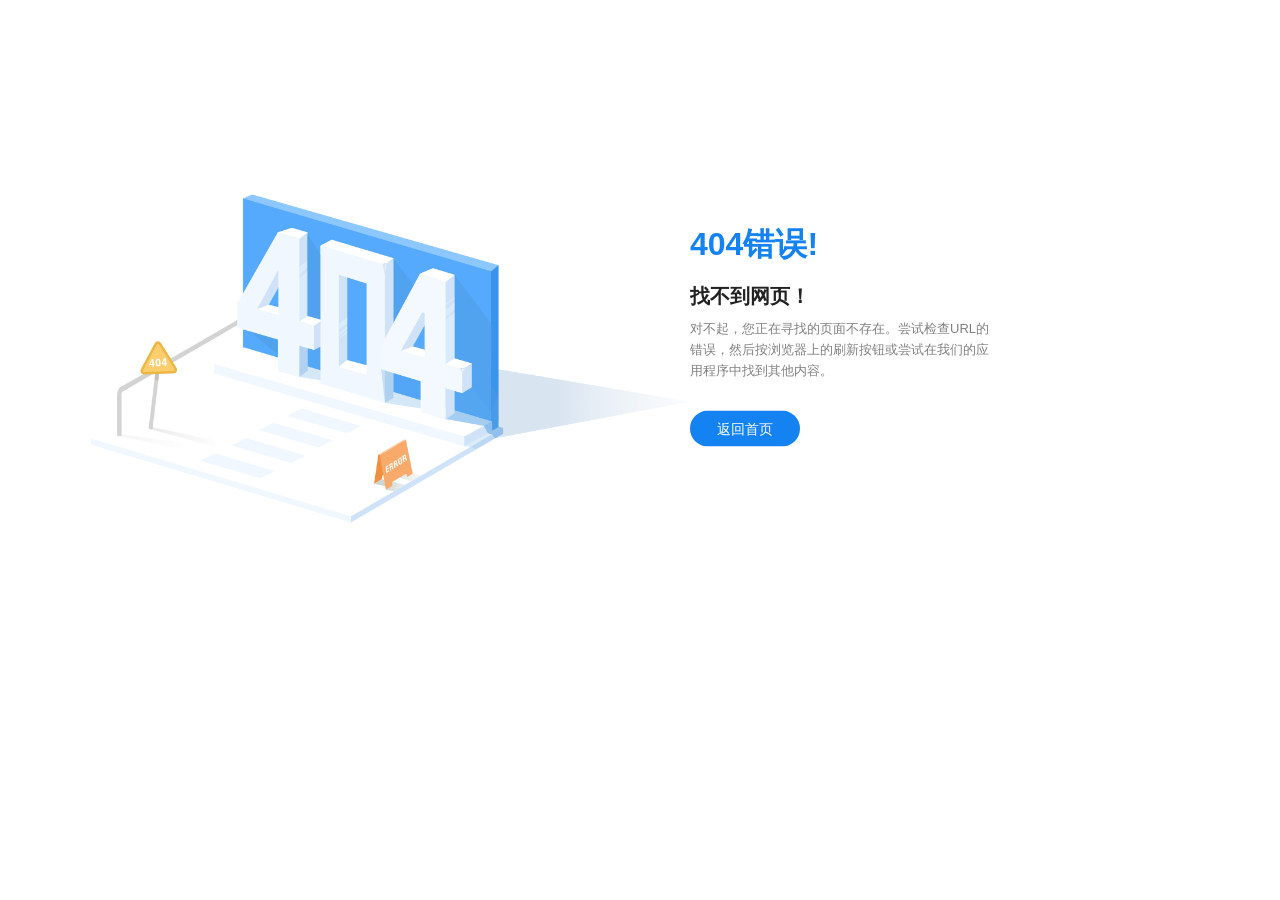
==== index.html @ b6cc5992 "初始化 - 21988838fbc1ebb24c04523e084594cf32792cc5" ====
<!DOCTYPE html>
<html>

<head>
  <meta charset="utf-8">
  <meta http-equiv="X-UA-Compatible" content="IE=edge,chrome=1">
  <meta name="renderer" content="webkit">
  <meta name="viewport" content="width=device-width, initial-scale=1, maximum-scale=1, user-scalable=no">
  <link rel="icon" href="/favicon.ico">
  <title>若依管理系统</title>
  <!--[if lt IE 11]><script>window.location.href='/html/ie.html';</script><![endif]-->
  <style>
    html,
    body,
    #app {
      height: 100%;
      margin: 0px;
      padding: 0px;
    }

    .chromeframe {
      margin: 0.2em 0;
      background: #ccc;
      color: #000;
      padding: 0.2em 0;
    }

    #loader-wrapper {
      position: fixed;
      top: 0;
      left: 0;
      width: 100%;
      height: 100%;
      z-index: 999999;
    }

    #loader {
      display: block;
      position: relative;
      left: 50%;
      top: 50%;
      width: 150px;
      height: 150px;
      margin: -75px 0 0 -75px;
      border-radius: 50%;
      border: 3px solid transparent;
      border-top-color: #FFF;
      -webkit-animation: spin 2s linear infinite;
      -ms-animation: spin 2s linear infinite;
      -moz-animation: spin 2s linear infinite;
      -o-animation: spin 2s linear infinite;
      animation: spin 2s linear infinite;
      z-index: 1001;
    }

    #loader:before {
      content: "";
      position: absolute;
      top: 5px;
      left: 5px;
      right: 5px;
      bottom: 5px;
      border-radius: 50%;
      border: 3px solid transparent;
      border-top-color: #FFF;
      -webkit-animation: spin 3s linear infinite;
      -moz-animation: spin 3s linear infinite;
      -o-animation: spin 3s linear infinite;
      -ms-animation: spin 3s linear infinite;
      animation: spin 3s linear infinite;
    }

    #loader:after {
      content: "";
      position: absolute;
      top: 15px;
      left: 15px;
      right: 15px;
      bottom: 15px;
      border-radius: 50%;
      border: 3px solid transparent;
      border-top-color: #FFF;
      -moz-animation: spin 1.5s linear infinite;
      -o-animation: spin 1.5s linear infinite;
      -ms-animation: spin 1.5s linear infinite;
      -webkit-animation: spin 1.5s linear infinite;
      animation: spin 1.5s linear infinite;
    }


    @-webkit-keyframes spin {
      0% {
        -webkit-transform: rotate(0deg);
        -ms-transform: rotate(0deg);
        transform: rotate(0deg);
      }

      100% {
        -webkit-transform: rotate(360deg);
        -ms-transform: rotate(360deg);
        transform: rotate(360deg);
      }
    }

    @keyframes spin {
      0% {
        -webkit-transform: rotate(0deg);
        -ms-transform: rotate(0deg);
        transform: rotate(0deg);
      }

      100% {
        -webkit-transform: rotate(360deg);
        -ms-transform: rotate(360deg);
        transform: rotate(360deg);
      }
    }


    #loader-wrapper .loader-section {
      position: fixed;
      top: 0;
      width: 51%;
      height: 100%;
      background: #7171C6;
      z-index: 1000;
      -webkit-transform: translateX(0);
      -ms-transform: translateX(0);
      transform: translateX(0);
    }

    #loader-wrapper .loader-section.section-left {
      left: 0;
    }

    #loader-wrapper .loader-section.section-right {
      right: 0;
    }


    .loaded #loader-wrapper .loader-section.section-left {
      -webkit-transform: translateX(-100%);
      -ms-transform: translateX(-100%);
      transform: translateX(-100%);
      -webkit-transition: all 0.7s 0.3s cubic-bezier(0.645, 0.045, 0.355, 1.000);
      transition: all 0.7s 0.3s cubic-bezier(0.645, 0.045, 0.355, 1.000);
    }

    .loaded #loader-wrapper .loader-section.section-right {
      -webkit-transform: translateX(100%);
      -ms-transform: translateX(100%);
      transform: translateX(100%);
      -webkit-transition: all 0.7s 0.3s cubic-bezier(0.645, 0.045, 0.355, 1.000);
      transition: all 0.7s 0.3s cubic-bezier(0.645, 0.045, 0.355, 1.000);
    }

    .loaded #loader {
      opacity: 0;
      -webkit-transition: all 0.3s ease-out;
      transition: all 0.3s ease-out;
    }

    .loaded #loader-wrapper {
      visibility: hidden;
      -webkit-transform: translateY(-100%);
      -ms-transform: translateY(-100%);
      transform: translateY(-100%);
      -webkit-transition: all 0.3s 1s ease-out;
      transition: all 0.3s 1s ease-out;
    }

    .no-js #loader-wrapper {
      display: none;
    }

    .no-js h1 {
      color: #222222;
    }

    #loader-wrapper .load_title {
      font-family: 'Open Sans';
      color: #FFF;
      font-size: 19px;
      width: 100%;
      text-align: center;
      z-index: 9999999999999;
      position: absolute;
      top: 60%;
      opacity: 1;
      line-height: 30px;
    }

    #loader-wrapper .load_title span {
      font-weight: normal;
      font-style: italic;
      font-size: 13px;
      color: #FFF;
      opacity: 0.5;
    }
  </style>
  <script type="module" crossorigin src="/static/js/index-CTpNu-iR.js"></script>
  <link rel="stylesheet" crossorigin href="/static/css/index-hlAqVAIG.css">
</head>

<body>
  <div id="app">
    <div id="loader-wrapper">
      <div id="loader"></div>
      <div class="loader-section section-left"></div>
      <div class="loader-section section-right"></div>
      <div class="load_title">正在加载系统资源，请耐心等待</div>
    </div>
  </div>
</body>

</html>
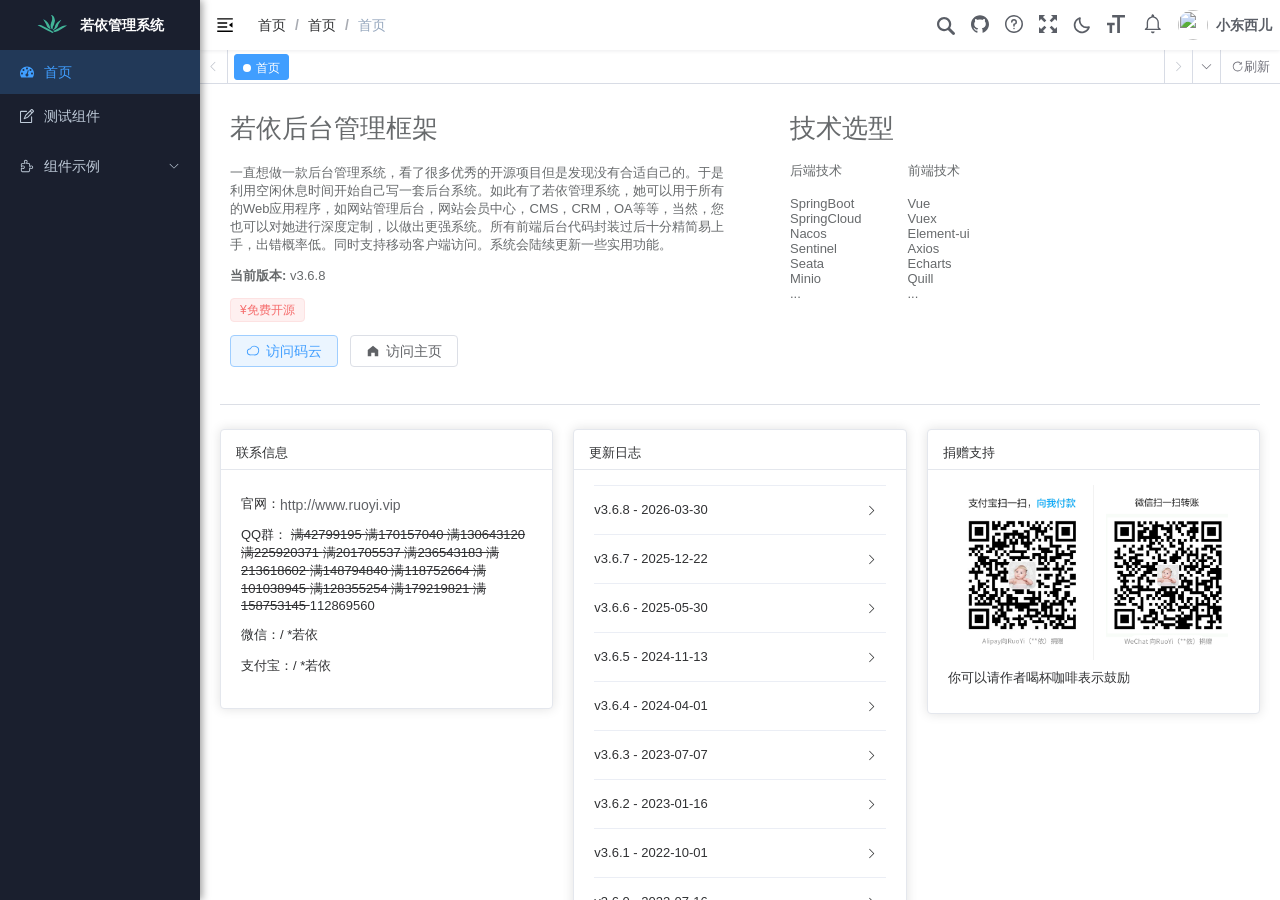
==== commit ac57cc63: "fix: 改用 hash 模式路由解决刷新 404 - fd495868844de660155b1091aa277a1d34560554" ====
--- a/index.html
+++ b/index.html
@@ -198,8 +198,8 @@
       opacity: 0.5;
     }
   </style>
-  <script type="module" crossorigin src="/static/js/index-CTpNu-iR.js"></script>
-  <link rel="stylesheet" crossorigin href="/static/css/index-hlAqVAIG.css">
+  <script type="module" crossorigin src="/static/js/index-CJZ8O2KN.js"></script>
+  <link rel="stylesheet" crossorigin href="/static/css/index-gQPSblJX.css">
 </head>
 
 <body>
--- a/static/css/index-gQPSblJX.css
+++ b/static/css/index-gQPSblJX.css
@@ -0,0 +1 @@
+:root{--el-color-white:#ffffff;--el-color-black:#000000;--el-color-primary-rgb:64,158,255;--el-color-success-rgb:103,194,58;--el-color-warning-rgb:230,162,60;--el-color-danger-rgb:245,108,108;--el-color-error-rgb:245,108,108;--el-color-info-rgb:144,147,153;--el-font-size-extra-large:20px;--el-font-size-large:18px;--el-font-size-medium:16px;--el-font-size-base:14px;--el-font-size-small:13px;--el-font-size-extra-small:12px;--el-font-family:"Helvetica Neue",Helvetica,"PingFang SC","Hiragino Sans GB","Microsoft YaHei","微软雅黑",Arial,sans-serif;--el-font-weight-primary:500;--el-font-line-height-primary:24px;--el-index-normal:1;--el-index-top:1000;--el-index-popper:2000;--el-border-radius-base:4px;--el-border-radius-small:2px;--el-border-radius-round:20px;--el-border-radius-circle:100%;--el-transition-duration:.3s;--el-transition-duration-fast:.2s;--el-transition-function-ease-in-out-bezier:cubic-bezier(.645,.045,.355,1);--el-transition-function-fast-bezier:cubic-bezier(.23,1,.32,1);--el-transition-all:all var(--el-transition-duration) var(--el-transition-function-ease-in-out-bezier);--el-transition-fade:opacity var(--el-transition-duration) var(--el-transition-function-fast-bezier);--el-transition-md-fade:transform var(--el-transition-duration) var(--el-transition-function-fast-bezier),opacity var(--el-transition-duration) var(--el-transition-function-fast-bezier);--el-transition-fade-linear:opacity var(--el-transition-duration-fast) linear;--el-transition-border:border-color var(--el-transition-duration-fast) var(--el-transition-function-ease-in-out-bezier);--el-transition-box-shadow:box-shadow var(--el-transition-duration-fast) var(--el-transition-function-ease-in-out-bezier);--el-transition-color:color var(--el-transition-duration-fast) var(--el-transition-function-ease-in-out-bezier);--el-component-size-large:40px;--el-component-size:32px;--el-component-size-small:24px;color-scheme:light;--el-color-primary:#409eff;--el-color-primary-light-3:rgb(121,187,255);--el-color-primary-light-5:rgb(160,207,255);--el-color-primary-light-7:rgb(198,226,255);--el-color-primary-light-8:rgb(217,236,255);--el-color-primary-light-9:rgb(236,245,255);--el-color-primary-dark-2:rgb(51,126,204);--el-color-success:#67c23a;--el-color-success-light-3:rgb(149,212,117);--el-color-success-light-5:rgb(179,225,157);--el-color-success-light-7:rgb(209,237,196);--el-color-success-light-8:rgb(225,243,216);--el-color-success-light-9:rgb(240,249,235);--el-color-success-dark-2:rgb(82,155,46);--el-color-warning:#e6a23c;--el-color-warning-light-3:rgb(238,190,119);--el-color-warning-light-5:rgb(243,209,158);--el-color-warning-light-7:rgb(248,227,197);--el-color-warning-light-8:rgb(250,236,216);--el-color-warning-light-9:rgb(253,246,236);--el-color-warning-dark-2:rgb(184,130,48);--el-color-danger:#f56c6c;--el-color-danger-light-3:rgb(248,152,152);--el-color-danger-light-5:rgb(250,182,182);--el-color-danger-light-7:rgb(252,211,211);--el-color-danger-light-8:rgb(253,226,226);--el-color-danger-light-9:rgb(254,240,240);--el-color-danger-dark-2:rgb(196,86,86);--el-color-error:#f56c6c;--el-color-error-light-3:rgb(248,152,152);--el-color-error-light-5:rgb(250,182,182);--el-color-error-light-7:rgb(252,211,211);--el-color-error-light-8:rgb(253,226,226);--el-color-error-light-9:rgb(254,240,240);--el-color-error-dark-2:rgb(196,86,86);--el-color-info:#909399;--el-color-info-light-3:rgb(177,179,184);--el-color-info-light-5:rgb(200,201,204);--el-color-info-light-7:rgb(222,223,224);--el-color-info-light-8:rgb(233,233,235);--el-color-info-light-9:rgb(244,244,245);--el-color-info-dark-2:rgb(115,118,122);--el-bg-color:#ffffff;--el-bg-color-page:#f2f3f5;--el-bg-color-overlay:#ffffff;--el-text-color-primary:#303133;--el-text-color-regular:#606266;--el-text-color-secondary:#909399;--el-text-color-placeholder:#a8abb2;--el-text-color-disabled:#c0c4cc;--el-border-color:#dcdfe6;--el-border-color-light:#e4e7ed;--el-border-color-lighter:#ebeef5;--el-border-color-extra-light:#f2f6fc;--el-border-color-dark:#d4d7de;--el-border-color-darker:#cdd0d6;--el-fill-color:#f0f2f5;--el-fill-color-light:#f5f7fa;--el-fill-color-lighter:#fafafa;--el-fill-color-extra-light:#fafcff;--el-fill-color-dark:#ebedf0;--el-fill-color-darker:#e6e8eb;--el-fill-color-blank:#ffffff;--el-box-shadow:0px 12px 32px 4px rgba(0,0,0,.04),0px 8px 20px rgba(0,0,0,.08);--el-box-shadow-light:0px 0px 12px rgba(0,0,0,.12);--el-box-shadow-lighter:0px 0px 6px rgba(0,0,0,.12);--el-box-shadow-dark:0px 16px 48px 16px rgba(0,0,0,.08),0px 12px 32px rgba(0,0,0,.12),0px 8px 16px -8px rgba(0,0,0,.16);--el-disabled-bg-color:var(--el-fill-color-light);--el-disabled-text-color:var(--el-text-color-placeholder);--el-disabled-border-color:var(--el-border-color-light);--el-overlay-color:rgba(0,0,0,.8);--el-overlay-color-light:rgba(0,0,0,.7);--el-overlay-color-lighter:rgba(0,0,0,.5);--el-mask-color:rgba(255,255,255,.9);--el-mask-color-extra-light:rgba(255,255,255,.3);--el-border-width:1px;--el-border-style:solid;--el-border-color-hover:var(--el-text-color-disabled);--el-border:var(--el-border-width) var(--el-border-style) var(--el-border-color);--el-svg-monochrome-grey:var(--el-border-color)}.fade-in-linear-enter-active,.fade-in-linear-leave-active{transition:var(--el-transition-fade-linear)}.fade-in-linear-enter-from,.fade-in-linear-leave-to{opacity:0}.el-fade-in-linear-enter-active,.el-fade-in-linear-leave-active{transition:var(--el-transition-fade-linear)}.el-fade-in-linear-enter-from,.el-fade-in-linear-leave-to{opacity:0}.el-fade-in-enter-active,.el-fade-in-leave-active{transition:all var(--el-transition-duration) cubic-bezier(.55,0,.1,1)}.el-fade-in-enter-from,.el-fade-in-leave-active{opacity:0}.el-zoom-in-center-enter-active,.el-zoom-in-center-leave-active{transition:all var(--el-transition-duration) cubic-bezier(.55,0,.1,1)}.el-zoom-in-center-enter-from,.el-zoom-in-center-leave-active{opacity:0;transform:scaleX(0)}.el-zoom-in-top-enter-active,.el-zoom-in-top-leave-active{opacity:1;transform:scaleY(1);transform-origin:center top;transition:var(--el-transition-md-fade)}.el-zoom-in-top-enter-active[data-popper-placement^=top],.el-zoom-in-top-leave-active[data-popper-placement^=top]{transform-origin:center bottom}.el-zoom-in-top-enter-from,.el-zoom-in-top-leave-active{opacity:0;transform:scaleY(0)}.el-zoom-in-bottom-enter-active,.el-zoom-in-bottom-leave-active{opacity:1;transform:scaleY(1);transform-origin:center bottom;transition:var(--el-transition-md-fade)}.el-zoom-in-bottom-enter-from,.el-zoom-in-bottom-leave-active{opacity:0;transform:scaleY(0)}.el-zoom-in-left-enter-active,.el-zoom-in-left-leave-active{opacity:1;transform:scale(1);transform-origin:top left;transition:var(--el-transition-md-fade)}.el-zoom-in-left-enter-from,.el-zoom-in-left-leave-active{opacity:0;transform:scale(.45)}.collapse-transition{transition:var(--el-transition-duration) height ease-in-out,var(--el-transition-duration) padding-top ease-in-out,var(--el-transition-duration) padding-bottom ease-in-out}.el-collapse-transition-enter-active,.el-collapse-transition-leave-active{transition:var(--el-transition-duration) max-height ease-in-out,var(--el-transition-duration) padding-top ease-in-out,var(--el-transition-duration) padding-bottom ease-in-out}.horizontal-collapse-transition{transition:var(--el-transition-duration) width ease-in-out,var(--el-transition-duration) padding-left ease-in-out,var(--el-transition-duration) padding-right ease-in-out}.el-list-enter-active,.el-list-leave-active{transition:all 1s}.el-list-enter-from,.el-list-leave-to{opacity:0;transform:translateY(-30px)}.el-list-leave-active{position:absolute!important}.el-opacity-transition{transition:opacity var(--el-transition-duration) cubic-bezier(.55,0,.1,1)}.el-icon--right{margin-left:5px}.el-icon--left{margin-right:5px}@keyframes rotating{0%{transform:rotate(0)}to{transform:rotate(1turn)}}.el-icon{--color:inherit;align-items:center;color:var(--color);display:inline-flex;fill:currentColor;font-size:inherit;height:1em;justify-content:center;line-height:1em;position:relative;width:1em}.el-icon.is-loading{animation:rotating 2s linear infinite}.el-icon svg{height:1em;width:1em}.el-affix--fixed{position:fixed}.el-alert{--el-alert-padding:8px 16px;--el-alert-border-radius-base:var(--el-border-radius-base);--el-alert-title-font-size:14px;--el-alert-title-with-description-font-size:16px;--el-alert-description-font-size:14px;--el-alert-close-font-size:16px;--el-alert-close-customed-font-size:14px;--el-alert-icon-size:16px;--el-alert-icon-large-size:28px;align-items:center;background-color:var(--el-color-white);border-radius:var(--el-alert-border-radius-base);box-sizing:border-box;display:flex;margin:0;opacity:1;overflow:hidden;padding:var(--el-alert-padding);position:relative;transition:opacity var(--el-transition-duration-fast);width:100%}.el-alert.is-light .el-alert__close-btn{color:var(--el-text-color-placeholder)}.el-alert.is-dark .el-alert__close-btn,.el-alert.is-dark .el-alert__description{color:var(--el-color-white)}.el-alert.is-center{justify-content:center}.el-alert--primary{--el-alert-bg-color:var(--el-color-primary-light-9)}.el-alert--primary.is-light{background-color:var(--el-alert-bg-color)}.el-alert--primary.is-light,.el-alert--primary.is-light .el-alert__description{color:var(--el-color-primary)}.el-alert--primary.is-dark{background-color:var(--el-color-primary);color:var(--el-color-white)}.el-alert--success{--el-alert-bg-color:var(--el-color-success-light-9)}.el-alert--success.is-light{background-color:var(--el-alert-bg-color)}.el-alert--success.is-light,.el-alert--success.is-light .el-alert__description{color:var(--el-color-success)}.el-alert--success.is-dark{background-color:var(--el-color-success);color:var(--el-color-white)}.el-alert--info{--el-alert-bg-color:var(--el-color-info-light-9)}.el-alert--info.is-light{background-color:var(--el-alert-bg-color)}.el-alert--info.is-light,.el-alert--info.is-light .el-alert__description{color:var(--el-color-info)}.el-alert--info.is-dark{background-color:var(--el-color-info);color:var(--el-color-white)}.el-alert--warning{--el-alert-bg-color:var(--el-color-warning-light-9)}.el-alert--warning.is-light{background-color:var(--el-alert-bg-color)}.el-alert--warning.is-light,.el-alert--warning.is-light .el-alert__description{color:var(--el-color-warning)}.el-alert--warning.is-dark{background-color:var(--el-color-warning);color:var(--el-color-white)}.el-alert--error{--el-alert-bg-color:var(--el-color-error-light-9)}.el-alert--error.is-light{background-color:var(--el-alert-bg-color)}.el-alert--error.is-light,.el-alert--error.is-light .el-alert__description{color:var(--el-color-error)}.el-alert--error.is-dark{background-color:var(--el-color-error);color:var(--el-color-white)}.el-alert__content{display:flex;flex-direction:column;gap:4px}.el-alert .el-alert__icon{font-size:var(--el-alert-icon-size);margin-right:8px;width:var(--el-alert-icon-size)}.el-alert .el-alert__icon.is-big{font-size:var(--el-alert-icon-large-size);margin-right:12px;width:var(--el-alert-icon-large-size)}.el-alert__title{font-size:var(--el-alert-title-font-size);line-height:24px}.el-alert__title.with-description{font-size:var(--el-alert-title-with-description-font-size)}.el-alert .el-alert__description{font-size:var(--el-alert-description-font-size);margin:0}.el-alert .el-alert__close-btn{cursor:pointer;font-size:var(--el-alert-close-font-size);opacity:1;position:absolute;right:16px;top:12px}.el-alert .el-alert__close-btn.is-customed{font-size:var(--el-alert-close-customed-font-size);font-style:normal;line-height:24px;top:8px}.el-alert-fade-enter-from,.el-alert-fade-leave-active{opacity:0}.el-aside{box-sizing:border-box;flex-shrink:0;overflow:auto;width:var(--el-aside-width,300px)}.el-autocomplete{--el-input-text-color:var(--el-text-color-regular);--el-input-border:var(--el-border);--el-input-hover-border:var(--el-border-color-hover);--el-input-focus-border:var(--el-color-primary);--el-input-transparent-border:0 0 0 1px transparent inset;--el-input-border-color:var(--el-border-color);--el-input-border-radius:var(--el-border-radius-base);--el-input-bg-color:var(--el-fill-color-blank);--el-input-icon-color:var(--el-text-color-placeholder);--el-input-placeholder-color:var(--el-text-color-placeholder);--el-input-hover-border-color:var(--el-border-color-hover);--el-input-clear-hover-color:var(--el-text-color-secondary);--el-input-focus-border-color:var(--el-color-primary);--el-input-width:100%;display:inline-block;position:relative;width:var(--el-input-width)}.el-autocomplete__popper.el-popper{background:var(--el-bg-color-overlay);box-shadow:var(--el-box-shadow-light)}.el-autocomplete__popper.el-popper,.el-autocomplete__popper.el-popper .el-popper__arrow:before{border:1px solid var(--el-border-color-light)}.el-autocomplete__popper.el-popper[data-popper-placement^=top] .el-popper__arrow:before{border-left-color:transparent;border-top-color:transparent}.el-autocomplete__popper.el-popper[data-popper-placement^=bottom] .el-popper__arrow:before{border-bottom-color:transparent;border-right-color:transparent}.el-autocomplete__popper.el-popper[data-popper-placement^=left] .el-popper__arrow:before{border-bottom-color:transparent;border-left-color:transparent}.el-autocomplete__popper.el-popper[data-popper-placement^=right] .el-popper__arrow:before{border-right-color:transparent;border-top-color:transparent}.el-autocomplete-suggestion{border-radius:var(--el-border-radius-base);box-sizing:border-box}.el-autocomplete-suggestion__header{border-bottom:1px solid var(--el-border-color-lighter);padding:10px}.el-autocomplete-suggestion__footer{border-top:1px solid var(--el-border-color-lighter);padding:10px}.el-autocomplete-suggestion__wrap{box-sizing:border-box;max-height:280px;padding:10px 0}.el-autocomplete-suggestion__list{margin:0;padding:0}.el-autocomplete-suggestion li{color:var(--el-text-color-regular);cursor:pointer;font-size:var(--el-font-size-base);line-height:34px;list-style:none;margin:0;overflow:hidden;padding:0 20px;text-align:left;text-overflow:ellipsis;white-space:nowrap}.el-autocomplete-suggestion li.highlighted,.el-autocomplete-suggestion li:hover{background-color:var(--el-fill-color-light)}.el-autocomplete-suggestion li.divider{border-top:1px solid var(--el-color-black);margin-top:6px}.el-autocomplete-suggestion li.divider:last-child{margin-bottom:-6px}.el-autocomplete-suggestion.is-loading li{align-items:center;color:var(--el-text-color-secondary);cursor:default;display:flex;font-size:20px;height:100px;justify-content:center}.el-autocomplete-suggestion.is-loading li:hover{background-color:var(--el-bg-color-overlay)}.el-avatar{--el-avatar-text-color:var(--el-color-white);--el-avatar-bg-color:var(--el-text-color-disabled);--el-avatar-text-size:14px;--el-avatar-icon-size:18px;--el-avatar-border-radius:var(--el-border-radius-base);--el-avatar-size-large:56px;--el-avatar-size-small:24px;--el-avatar-size:40px;align-items:center;background:var(--el-avatar-bg-color);box-sizing:border-box;color:var(--el-avatar-text-color);display:inline-flex;font-size:var(--el-avatar-text-size);height:var(--el-avatar-size);justify-content:center;outline:none;overflow:hidden;text-align:center;width:var(--el-avatar-size)}.el-avatar>img{display:block;height:100%;width:100%}.el-avatar--circle{border-radius:50%}.el-avatar--square{border-radius:var(--el-avatar-border-radius)}.el-avatar--icon{font-size:var(--el-avatar-icon-size)}.el-avatar--small{--el-avatar-size:24px}.el-avatar--large{--el-avatar-size:56px}.el-avatar-group{--el-avatar-group-item-gap:-8px;--el-avatar-group-collapse-item-gap:4px;display:inline-flex}.el-avatar-group .el-avatar{border:1px solid var(--el-border-color-extra-light)}.el-avatar-group .el-avatar:not(:first-child){margin-left:var(--el-avatar-group-item-gap)}.el-avatar-group__collapse-avatars{--el-avatar-group-item-gap:-8px;--el-avatar-group-collapse-item-gap:4px}.el-avatar-group__collapse-avatars .el-avatar:not(:first-child){margin-left:var(--el-avatar-group-collapse-item-gap)}.el-backtop{--el-backtop-bg-color:var(--el-bg-color-overlay);--el-backtop-text-color:var(--el-color-primary);--el-backtop-hover-bg-color:var(--el-border-color-extra-light);align-items:center;background-color:var(--el-backtop-bg-color);border-radius:50%;box-shadow:var(--el-box-shadow-lighter);color:var(--el-backtop-text-color);cursor:pointer;display:flex;font-size:20px;height:40px;justify-content:center;position:fixed;width:40px;z-index:5}.el-backtop:hover{background-color:var(--el-backtop-hover-bg-color)}.el-backtop__icon{font-size:20px}.el-badge{--el-badge-bg-color:var(--el-color-danger);--el-badge-radius:10px;--el-badge-font-size:12px;--el-badge-padding:6px;--el-badge-size:18px;display:inline-block;position:relative;vertical-align:middle;width:-moz-fit-content;width:fit-content}.el-badge__content{align-items:center;background-color:var(--el-badge-bg-color);border:1px solid var(--el-bg-color);border-radius:var(--el-badge-radius);color:var(--el-color-white);display:inline-flex;font-size:var(--el-badge-font-size);height:var(--el-badge-size);justify-content:center;padding:0 var(--el-badge-padding);white-space:nowrap}.el-badge__content.is-fixed{position:absolute;right:calc(1px + var(--el-badge-size)/2);top:0;transform:translateY(-50%) translate(100%);z-index:var(--el-index-normal)}.el-badge__content.is-fixed.is-dot{right:5px}.el-badge__content.is-dot{border-radius:50%;height:8px;padding:0;right:0;width:8px}.el-badge__content.is-hide-zero{display:none}.el-badge__content--primary{background-color:var(--el-color-primary)}.el-badge__content--success{background-color:var(--el-color-success)}.el-badge__content--warning{background-color:var(--el-color-warning)}.el-badge__content--info{background-color:var(--el-color-info)}.el-badge__content--danger{background-color:var(--el-color-danger)}.el-breadcrumb__separator{color:var(--el-text-color-placeholder);font-weight:700;margin:0 9px}.el-breadcrumb__separator.el-icon{font-weight:400;margin:0 6px}.el-breadcrumb__separator.el-icon svg{vertical-align:middle}.el-breadcrumb__item{align-items:center;display:inline-flex;float:left}.el-breadcrumb__inner{color:var(--el-text-color-regular)}.el-breadcrumb__inner a,.el-breadcrumb__inner.is-link{color:var(--el-text-color-primary);font-weight:700;text-decoration:none;transition:var(--el-transition-color)}.el-breadcrumb__inner a:hover,.el-breadcrumb__inner.is-link:hover{color:var(--el-color-primary);cursor:pointer}.el-breadcrumb__item:last-child .el-breadcrumb__inner,.el-breadcrumb__item:last-child .el-breadcrumb__inner a,.el-breadcrumb__item:last-child .el-breadcrumb__inner a:hover,.el-breadcrumb__item:last-child .el-breadcrumb__inner:hover{color:var(--el-text-color-regular);cursor:text;font-weight:400}.el-breadcrumb__item:last-child .el-breadcrumb__separator{display:none}.el-breadcrumb{font-size:14px;line-height:1}.el-breadcrumb:after,.el-breadcrumb:before{content:"";display:table}.el-breadcrumb:after{clear:both}.el-button-group>.el-button+.el-button{margin-left:0}.el-button-group>.el-button:first-child:last-child{border-bottom-left-radius:var(--el-border-radius-base);border-bottom-right-radius:var(--el-border-radius-base);border-top-left-radius:var(--el-border-radius-base);border-top-right-radius:var(--el-border-radius-base)}.el-button-group>.el-button:first-child:last-child.is-round{border-radius:var(--el-border-radius-round)}.el-button-group>.el-button:first-child:last-child.is-circle{border-radius:50%}.el-button-group>.el-button:not(:first-child):not(:last-child){border-radius:0}.el-button-group>.el-button.is-active,.el-button-group>.el-button:active,.el-button-group>.el-button:focus,.el-button-group>.el-button:hover{z-index:1}.el-button-group--horizontal{display:inline-block;vertical-align:middle}.el-button-group--horizontal:after,.el-button-group--horizontal:before{content:"";display:table}.el-button-group--horizontal:after{clear:both}.el-button-group--horizontal>.el-button{float:left;position:relative}.el-button-group--horizontal>.el-button:first-child{border-bottom-right-radius:0;border-top-right-radius:0}.el-button-group--horizontal>.el-button:last-child{border-bottom-left-radius:0;border-top-left-radius:0}.el-button-group--horizontal>.el-button:not(:last-child){margin-right:-1px}.el-button-group--horizontal .el-button--primary:first-child{border-right-color:var(--el-button-divide-border-color)}.el-button-group--horizontal .el-button--primary:last-child{border-left-color:var(--el-button-divide-border-color)}.el-button-group--horizontal .el-button--primary:not(:first-child):not(:last-child){border-left-color:var(--el-button-divide-border-color);border-right-color:var(--el-button-divide-border-color)}.el-button-group--horizontal .el-button--success:first-child{border-right-color:var(--el-button-divide-border-color)}.el-button-group--horizontal .el-button--success:last-child{border-left-color:var(--el-button-divide-border-color)}.el-button-group--horizontal .el-button--success:not(:first-child):not(:last-child){border-left-color:var(--el-button-divide-border-color);border-right-color:var(--el-button-divide-border-color)}.el-button-group--horizontal .el-button--warning:first-child{border-right-color:var(--el-button-divide-border-color)}.el-button-group--horizontal .el-button--warning:last-child{border-left-color:var(--el-button-divide-border-color)}.el-button-group--horizontal .el-button--warning:not(:first-child):not(:last-child){border-left-color:var(--el-button-divide-border-color);border-right-color:var(--el-button-divide-border-color)}.el-button-group--horizontal .el-button--danger:first-child{border-right-color:var(--el-button-divide-border-color)}.el-button-group--horizontal .el-button--danger:last-child{border-left-color:var(--el-button-divide-border-color)}.el-button-group--horizontal .el-button--danger:not(:first-child):not(:last-child){border-left-color:var(--el-button-divide-border-color);border-right-color:var(--el-button-divide-border-color)}.el-button-group--horizontal .el-button--info:first-child{border-right-color:var(--el-button-divide-border-color)}.el-button-group--horizontal .el-button--info:last-child{border-left-color:var(--el-button-divide-border-color)}.el-button-group--horizontal .el-button--info:not(:first-child):not(:last-child){border-left-color:var(--el-button-divide-border-color);border-right-color:var(--el-button-divide-border-color)}.el-button-group--horizontal>.el-dropdown>.el-button{border-bottom-left-radius:0;border-left-color:var(--el-button-divide-border-color);border-top-left-radius:0}.el-button-group--vertical{align-items:stretch;display:inline-flex;flex-direction:column}.el-button-group--vertical>.el-button{margin-top:-1px}.el-button-group--vertical>.el-button:first-child{border-bottom-left-radius:0;border-bottom-right-radius:0}.el-button-group--vertical>.el-button:last-child{border-top-left-radius:0;border-top-right-radius:0}.el-button-group--vertical>.el-dropdown{margin-top:-1px}.el-button-group--vertical>.el-dropdown>.el-button{border-left-color:var(--el-button-divide-border-color);border-top-left-radius:0;border-top-right-radius:0}.el-button-group--vertical .el-button--primary:first-child{border-bottom-color:var(--el-button-divide-border-color)}.el-button-group--vertical .el-button--primary:last-child{border-top-color:var(--el-button-divide-border-color)}.el-button-group--vertical .el-button--primary:not(:first-child):not(:last-child){border-bottom-color:var(--el-button-divide-border-color);border-top-color:var(--el-button-divide-border-color)}.el-button-group--vertical .el-button--success:first-child{border-bottom-color:var(--el-button-divide-border-color)}.el-button-group--vertical .el-button--success:last-child{border-top-color:var(--el-button-divide-border-color)}.el-button-group--vertical .el-button--success:not(:first-child):not(:last-child){border-bottom-color:var(--el-button-divide-border-color);border-top-color:var(--el-button-divide-border-color)}.el-button-group--vertical .el-button--warning:first-child{border-bottom-color:var(--el-button-divide-border-color)}.el-button-group--vertical .el-button--warning:last-child{border-top-color:var(--el-button-divide-border-color)}.el-button-group--vertical .el-button--warning:not(:first-child):not(:last-child){border-bottom-color:var(--el-button-divide-border-color);border-top-color:var(--el-button-divide-border-color)}.el-button-group--vertical .el-button--danger:first-child{border-bottom-color:var(--el-button-divide-border-color)}.el-button-group--vertical .el-button--danger:last-child{border-top-color:var(--el-button-divide-border-color)}.el-button-group--vertical .el-button--danger:not(:first-child):not(:last-child){border-bottom-color:var(--el-button-divide-border-color);border-top-color:var(--el-button-divide-border-color)}.el-button-group--vertical .el-button--info:first-child{border-bottom-color:var(--el-button-divide-border-color)}.el-button-group--vertical .el-button--info:last-child{border-top-color:var(--el-button-divide-border-color)}.el-button-group--vertical .el-button--info:not(:first-child):not(:last-child){border-bottom-color:var(--el-button-divide-border-color);border-top-color:var(--el-button-divide-border-color)}.el-button{--el-button-font-weight:var(--el-font-weight-primary);--el-button-border-color:var(--el-border-color);--el-button-bg-color:var(--el-fill-color-blank);--el-button-text-color:var(--el-text-color-regular);--el-button-disabled-text-color:var(--el-disabled-text-color);--el-button-disabled-bg-color:var(--el-fill-color-blank);--el-button-disabled-border-color:var(--el-border-color-light);--el-button-divide-border-color:rgba(255,255,255,.5);--el-button-hover-text-color:var(--el-color-primary);--el-button-hover-bg-color:var(--el-color-primary-light-9);--el-button-hover-border-color:var(--el-color-primary-light-7);--el-button-active-text-color:var(--el-button-hover-text-color);--el-button-active-border-color:var(--el-color-primary);--el-button-active-bg-color:var(--el-button-hover-bg-color);--el-button-outline-color:var(--el-color-primary-light-5);--el-button-hover-link-text-color:var(--el-text-color-secondary);--el-button-active-color:var(--el-text-color-primary);align-items:center;-webkit-appearance:none;background-color:var(--el-button-bg-color);border:var(--el-border);border-color:var(--el-button-border-color);box-sizing:border-box;color:var(--el-button-text-color);cursor:pointer;display:inline-flex;font-weight:var(--el-button-font-weight);height:32px;justify-content:center;line-height:1;outline:none;text-align:center;transition:.1s;-webkit-user-select:none;-moz-user-select:none;user-select:none;vertical-align:middle;white-space:nowrap}.el-button:hover{background-color:var(--el-button-hover-bg-color);border-color:var(--el-button-hover-border-color);color:var(--el-button-hover-text-color);outline:none}.el-button:active{background-color:var(--el-button-active-bg-color);border-color:var(--el-button-active-border-color);color:var(--el-button-active-text-color);outline:none}.el-button:focus-visible{outline:2px solid var(--el-button-outline-color);outline-offset:1px;transition:outline-offset 0s,outline 0s}.el-button>span{align-items:center;display:inline-flex}.el-button+.el-button{margin-left:12px}.el-button{border-radius:var(--el-border-radius-base);font-size:var(--el-font-size-base)}.el-button,.el-button.is-round{padding:8px 15px}.el-button::-moz-focus-inner{border:0}.el-button [class*=el-icon]+span{margin-left:6px}.el-button [class*=el-icon] svg{vertical-align:bottom}.el-button.is-plain{--el-button-hover-text-color:var(--el-color-primary);--el-button-hover-bg-color:var(--el-fill-color-blank);--el-button-hover-border-color:var(--el-color-primary)}.el-button.is-active{background-color:var(--el-button-active-bg-color);border-color:var(--el-button-active-border-color);color:var(--el-button-active-text-color);outline:none}.el-button.is-disabled,.el-button.is-disabled:hover{background-color:var(--el-button-disabled-bg-color);background-image:none;border-color:var(--el-button-disabled-border-color);color:var(--el-button-disabled-text-color);cursor:not-allowed}.el-button.is-loading{pointer-events:none;position:relative}.el-button.is-loading:before{background-color:var(--el-mask-color-extra-light);border-radius:inherit;bottom:-1px;content:"";left:-1px;pointer-events:none;position:absolute;right:-1px;top:-1px;z-index:1}.el-button.is-round{border-radius:var(--el-border-radius-round)}.el-button.is-circle{border-radius:50%;padding:8px;width:32px}.el-button.is-text{background-color:transparent;border:0 solid transparent;color:var(--el-button-text-color)}.el-button.is-text.is-disabled{background-color:transparent!important;color:var(--el-button-disabled-text-color)}.el-button.is-text:not(.is-disabled):hover{background-color:var(--el-fill-color-light)}.el-button.is-text:not(.is-disabled):focus-visible{outline:2px solid var(--el-button-outline-color);outline-offset:1px;transition:outline-offset 0s,outline 0s}.el-button.is-text:not(.is-disabled):active{background-color:var(--el-fill-color)}.el-button.is-text:not(.is-disabled).is-has-bg{background-color:var(--el-fill-color-light)}.el-button.is-text:not(.is-disabled).is-has-bg:hover{background-color:var(--el-fill-color)}.el-button.is-text:not(.is-disabled).is-has-bg:active{background-color:var(--el-fill-color-dark)}.el-button__text--expand{letter-spacing:.3em;margin-right:-.3em}.el-button.is-link{background:transparent;border-color:transparent;color:var(--el-button-text-color);height:auto;padding:2px}.el-button.is-link:hover{color:var(--el-button-hover-link-text-color)}.el-button.is-link.is-disabled{background-color:transparent!important;border-color:transparent!important;color:var(--el-button-disabled-text-color)}.el-button.is-link:not(.is-disabled):active,.el-button.is-link:not(.is-disabled):hover{background-color:transparent;border-color:transparent}.el-button.is-link:not(.is-disabled):active{color:var(--el-button-active-color)}.el-button--text{background:transparent;border-color:transparent;color:var(--el-color-primary);padding-left:0;padding-right:0}.el-button--text.is-disabled{background-color:transparent!important;border-color:transparent!important;color:var(--el-button-disabled-text-color)}.el-button--text:not(.is-disabled):hover{background-color:transparent;border-color:transparent;color:var(--el-color-primary-light-3)}.el-button--text:not(.is-disabled):active{background-color:transparent;border-color:transparent;color:var(--el-color-primary-dark-2)}.el-button__link--expand{letter-spacing:.3em;margin-right:-.3em}.el-button--primary{--el-button-text-color:var(--el-color-white);--el-button-bg-color:var(--el-color-primary);--el-button-border-color:var(--el-color-primary);--el-button-outline-color:var(--el-color-primary-light-5);--el-button-active-color:var(--el-color-primary-dark-2);--el-button-hover-text-color:var(--el-color-white);--el-button-hover-link-text-color:var(--el-color-primary-light-5);--el-button-hover-bg-color:var(--el-color-primary-light-3);--el-button-hover-border-color:var(--el-color-primary-light-3);--el-button-active-bg-color:var(--el-color-primary-dark-2);--el-button-active-border-color:var(--el-color-primary-dark-2);--el-button-disabled-text-color:var(--el-color-white);--el-button-disabled-bg-color:var(--el-color-primary-light-5);--el-button-disabled-border-color:var(--el-color-primary-light-5)}.el-button--primary.is-link,.el-button--primary.is-plain,.el-button--primary.is-text{--el-button-text-color:var(--el-color-primary);--el-button-bg-color:var(--el-color-primary-light-9);--el-button-border-color:var(--el-color-primary-light-5);--el-button-hover-text-color:var(--el-color-white);--el-button-hover-bg-color:var(--el-color-primary);--el-button-hover-border-color:var(--el-color-primary);--el-button-active-text-color:var(--el-color-white)}.el-button--primary.is-link.is-disabled,.el-button--primary.is-link.is-disabled:active,.el-button--primary.is-link.is-disabled:focus,.el-button--primary.is-link.is-disabled:hover,.el-button--primary.is-plain.is-disabled,.el-button--primary.is-plain.is-disabled:active,.el-button--primary.is-plain.is-disabled:focus,.el-button--primary.is-plain.is-disabled:hover,.el-button--primary.is-text.is-disabled,.el-button--primary.is-text.is-disabled:active,.el-button--primary.is-text.is-disabled:focus,.el-button--primary.is-text.is-disabled:hover{background-color:var(--el-color-primary-light-9);border-color:var(--el-color-primary-light-8);color:var(--el-color-primary-light-5)}.el-button--success{--el-button-text-color:var(--el-color-white);--el-button-bg-color:var(--el-color-success);--el-button-border-color:var(--el-color-success);--el-button-outline-color:var(--el-color-success-light-5);--el-button-active-color:var(--el-color-success-dark-2);--el-button-hover-text-color:var(--el-color-white);--el-button-hover-link-text-color:var(--el-color-success-light-5);--el-button-hover-bg-color:var(--el-color-success-light-3);--el-button-hover-border-color:var(--el-color-success-light-3);--el-button-active-bg-color:var(--el-color-success-dark-2);--el-button-active-border-color:var(--el-color-success-dark-2);--el-button-disabled-text-color:var(--el-color-white);--el-button-disabled-bg-color:var(--el-color-success-light-5);--el-button-disabled-border-color:var(--el-color-success-light-5)}.el-button--success.is-link,.el-button--success.is-plain,.el-button--success.is-text{--el-button-text-color:var(--el-color-success);--el-button-bg-color:var(--el-color-success-light-9);--el-button-border-color:var(--el-color-success-light-5);--el-button-hover-text-color:var(--el-color-white);--el-button-hover-bg-color:var(--el-color-success);--el-button-hover-border-color:var(--el-color-success);--el-button-active-text-color:var(--el-color-white)}.el-button--success.is-link.is-disabled,.el-button--success.is-link.is-disabled:active,.el-button--success.is-link.is-disabled:focus,.el-button--success.is-link.is-disabled:hover,.el-button--success.is-plain.is-disabled,.el-button--success.is-plain.is-disabled:active,.el-button--success.is-plain.is-disabled:focus,.el-button--success.is-plain.is-disabled:hover,.el-button--success.is-text.is-disabled,.el-button--success.is-text.is-disabled:active,.el-button--success.is-text.is-disabled:focus,.el-button--success.is-text.is-disabled:hover{background-color:var(--el-color-success-light-9);border-color:var(--el-color-success-light-8);color:var(--el-color-success-light-5)}.el-button--warning{--el-button-text-color:var(--el-color-white);--el-button-bg-color:var(--el-color-warning);--el-button-border-color:var(--el-color-warning);--el-button-outline-color:var(--el-color-warning-light-5);--el-button-active-color:var(--el-color-warning-dark-2);--el-button-hover-text-color:var(--el-color-white);--el-button-hover-link-text-color:var(--el-color-warning-light-5);--el-button-hover-bg-color:var(--el-color-warning-light-3);--el-button-hover-border-color:var(--el-color-warning-light-3);--el-button-active-bg-color:var(--el-color-warning-dark-2);--el-button-active-border-color:var(--el-color-warning-dark-2);--el-button-disabled-text-color:var(--el-color-white);--el-button-disabled-bg-color:var(--el-color-warning-light-5);--el-button-disabled-border-color:var(--el-color-warning-light-5)}.el-button--warning.is-link,.el-button--warning.is-plain,.el-button--warning.is-text{--el-button-text-color:var(--el-color-warning);--el-button-bg-color:var(--el-color-warning-light-9);--el-button-border-color:var(--el-color-warning-light-5);--el-button-hover-text-color:var(--el-color-white);--el-button-hover-bg-color:var(--el-color-warning);--el-button-hover-border-color:var(--el-color-warning);--el-button-active-text-color:var(--el-color-white)}.el-button--warning.is-link.is-disabled,.el-button--warning.is-link.is-disabled:active,.el-button--warning.is-link.is-disabled:focus,.el-button--warning.is-link.is-disabled:hover,.el-button--warning.is-plain.is-disabled,.el-button--warning.is-plain.is-disabled:active,.el-button--warning.is-plain.is-disabled:focus,.el-button--warning.is-plain.is-disabled:hover,.el-button--warning.is-text.is-disabled,.el-button--warning.is-text.is-disabled:active,.el-button--warning.is-text.is-disabled:focus,.el-button--warning.is-text.is-disabled:hover{background-color:var(--el-color-warning-light-9);border-color:var(--el-color-warning-light-8);color:var(--el-color-warning-light-5)}.el-button--danger{--el-button-text-color:var(--el-color-white);--el-button-bg-color:var(--el-color-danger);--el-button-border-color:var(--el-color-danger);--el-button-outline-color:var(--el-color-danger-light-5);--el-button-active-color:var(--el-color-danger-dark-2);--el-button-hover-text-color:var(--el-color-white);--el-button-hover-link-text-color:var(--el-color-danger-light-5);--el-button-hover-bg-color:var(--el-color-danger-light-3);--el-button-hover-border-color:var(--el-color-danger-light-3);--el-button-active-bg-color:var(--el-color-danger-dark-2);--el-button-active-border-color:var(--el-color-danger-dark-2);--el-button-disabled-text-color:var(--el-color-white);--el-button-disabled-bg-color:var(--el-color-danger-light-5);--el-button-disabled-border-color:var(--el-color-danger-light-5)}.el-button--danger.is-link,.el-button--danger.is-plain,.el-button--danger.is-text{--el-button-text-color:var(--el-color-danger);--el-button-bg-color:var(--el-color-danger-light-9);--el-button-border-color:var(--el-color-danger-light-5);--el-button-hover-text-color:var(--el-color-white);--el-button-hover-bg-color:var(--el-color-danger);--el-button-hover-border-color:var(--el-color-danger);--el-button-active-text-color:var(--el-color-white)}.el-button--danger.is-link.is-disabled,.el-button--danger.is-link.is-disabled:active,.el-button--danger.is-link.is-disabled:focus,.el-button--danger.is-link.is-disabled:hover,.el-button--danger.is-plain.is-disabled,.el-button--danger.is-plain.is-disabled:active,.el-button--danger.is-plain.is-disabled:focus,.el-button--danger.is-plain.is-disabled:hover,.el-button--danger.is-text.is-disabled,.el-button--danger.is-text.is-disabled:active,.el-button--danger.is-text.is-disabled:focus,.el-button--danger.is-text.is-disabled:hover{background-color:var(--el-color-danger-light-9);border-color:var(--el-color-danger-light-8);color:var(--el-color-danger-light-5)}.el-button--info{--el-button-text-color:var(--el-color-white);--el-button-bg-color:var(--el-color-info);--el-button-border-color:var(--el-color-info);--el-button-outline-color:var(--el-color-info-light-5);--el-button-active-color:var(--el-color-info-dark-2);--el-button-hover-text-color:var(--el-color-white);--el-button-hover-link-text-color:var(--el-color-info-light-5);--el-button-hover-bg-color:var(--el-color-info-light-3);--el-button-hover-border-color:var(--el-color-info-light-3);--el-button-active-bg-color:var(--el-color-info-dark-2);--el-button-active-border-color:var(--el-color-info-dark-2);--el-button-disabled-text-color:var(--el-color-white);--el-button-disabled-bg-color:var(--el-color-info-light-5);--el-button-disabled-border-color:var(--el-color-info-light-5)}.el-button--info.is-link,.el-button--info.is-plain,.el-button--info.is-text{--el-button-text-color:var(--el-color-info);--el-button-bg-color:var(--el-color-info-light-9);--el-button-border-color:var(--el-color-info-light-5);--el-button-hover-text-color:var(--el-color-white);--el-button-hover-bg-color:var(--el-color-info);--el-button-hover-border-color:var(--el-color-info);--el-button-active-text-color:var(--el-color-white)}.el-button--info.is-link.is-disabled,.el-button--info.is-link.is-disabled:active,.el-button--info.is-link.is-disabled:focus,.el-button--info.is-link.is-disabled:hover,.el-button--info.is-plain.is-disabled,.el-button--info.is-plain.is-disabled:active,.el-button--info.is-plain.is-disabled:focus,.el-button--info.is-plain.is-disabled:hover,.el-button--info.is-text.is-disabled,.el-button--info.is-text.is-disabled:active,.el-button--info.is-text.is-disabled:focus,.el-button--info.is-text.is-disabled:hover{background-color:var(--el-color-info-light-9);border-color:var(--el-color-info-light-8);color:var(--el-color-info-light-5)}.el-button--large{--el-button-size:40px;height:var(--el-button-size)}.el-button--large [class*=el-icon]+span{margin-left:8px}.el-button--large{border-radius:var(--el-border-radius-base);font-size:var(--el-font-size-base);padding:12px 19px}.el-button--large.is-round{padding:12px 19px}.el-button--large.is-circle{padding:12px;width:var(--el-button-size)}.el-button--small{--el-button-size:24px;height:var(--el-button-size)}.el-button--small [class*=el-icon]+span{margin-left:4px}.el-button--small{border-radius:calc(var(--el-border-radius-base) - 1px);font-size:12px;padding:5px 11px}.el-button--small.is-round{padding:5px 11px}.el-button--small.is-circle{padding:5px;width:var(--el-button-size)}.el-calendar{--el-calendar-border:var(--el-table-border,1px solid var(--el-border-color-lighter));--el-calendar-header-border-bottom:var(--el-calendar-border);--el-calendar-selected-bg-color:var(--el-color-primary-light-9);--el-calendar-cell-width:85px;background-color:var(--el-fill-color-blank)}.el-calendar__header{border-bottom:var(--el-calendar-header-border-bottom);display:flex;justify-content:space-between;padding:12px 20px}.el-calendar__title{align-self:center;color:var(--el-text-color)}.el-calendar__body{padding:12px 20px 35px}.el-calendar__select-controller .el-select{margin-right:8px}.el-calendar__select-controller .el-calendar-select__year{width:120px}.el-calendar__select-controller .el-calendar-select__month{width:60px}.el-calendar-table{table-layout:fixed;width:100%}.el-calendar-table thead th{color:var(--el-text-color-regular);font-weight:400;padding:12px 0}.el-calendar-table:not(.is-range) td.next,.el-calendar-table:not(.is-range) td.prev{color:var(--el-text-color-placeholder)}.el-calendar-table td{border-bottom:var(--el-calendar-border);border-right:var(--el-calendar-border);transition:background-color var(--el-transition-duration-fast) ease;vertical-align:top}.el-calendar-table td.is-selected{background-color:var(--el-calendar-selected-bg-color)}.el-calendar-table td.is-today{color:var(--el-color-primary)}.el-calendar-table tr:first-child td{border-top:var(--el-calendar-border)}.el-calendar-table tr td:first-child{border-left:var(--el-calendar-border)}.el-calendar-table tr.el-calendar-table__row--hide-border td{border-top:none}.el-calendar-table .el-calendar-day{box-sizing:border-box;height:var(--el-calendar-cell-width);padding:8px}.el-calendar-table .el-calendar-day:hover{background-color:var(--el-calendar-selected-bg-color);cursor:pointer}.el-card{--el-card-border-color:var(--el-border-color-light);--el-card-border-radius:4px;--el-card-padding:20px;--el-card-bg-color:var(--el-fill-color-blank);background-color:var(--el-card-bg-color);border:1px solid var(--el-card-border-color);border-radius:var(--el-card-border-radius);color:var(--el-text-color-primary);display:flex;flex-direction:column;overflow:hidden;transition:var(--el-transition-duration)}.el-card.is-always-shadow,.el-card.is-hover-shadow:focus,.el-card.is-hover-shadow:hover{box-shadow:var(--el-box-shadow-light)}.el-card__header{border-bottom:1px solid var(--el-card-border-color);box-sizing:border-box;padding:calc(var(--el-card-padding) - 2px) var(--el-card-padding)}.el-card__body{flex:1;overflow:auto;padding:var(--el-card-padding)}.el-card__footer{border-top:1px solid var(--el-card-border-color);box-sizing:border-box;padding:calc(var(--el-card-padding) - 2px) var(--el-card-padding)}.el-carousel__item{display:inline-block;height:100%;left:0;overflow:hidden;position:absolute;top:0;width:100%}.el-carousel__item,.el-carousel__item.is-active{z-index:calc(var(--el-index-normal) - 1)}.el-carousel__item--card,.el-carousel__item.is-animating{transition:transform .4s ease-in-out}.el-carousel__item--card{width:50%}.el-carousel__item--card.is-in-stage{cursor:pointer;z-index:var(--el-index-normal)}.el-carousel__item--card.is-in-stage.is-hover .el-carousel__mask,.el-carousel__item--card.is-in-stage:hover .el-carousel__mask{opacity:.12}.el-carousel__item--card.is-active{z-index:calc(var(--el-index-normal) + 1)}.el-carousel__item--card-vertical{height:50%;width:100%}.el-carousel__mask{background-color:var(--el-color-white);height:100%;left:0;opacity:.24;position:absolute;top:0;transition:var(--el-transition-duration-fast);width:100%}.el-carousel{--el-carousel-arrow-font-size:12px;--el-carousel-arrow-size:36px;--el-carousel-arrow-background:rgba(31,45,61,.11);--el-carousel-arrow-hover-background:rgba(31,45,61,.23);--el-carousel-indicator-width:30px;--el-carousel-indicator-height:2px;--el-carousel-indicator-padding-horizontal:4px;--el-carousel-indicator-padding-vertical:12px;--el-carousel-indicator-out-color:var(--el-border-color-hover);position:relative}.el-carousel--horizontal,.el-carousel--vertical{overflow:hidden}.el-carousel__container{height:300px;position:relative}.el-carousel__arrow{align-items:center;background-color:var(--el-carousel-arrow-background);border:none;border-radius:50%;color:#fff;cursor:pointer;display:inline-flex;font-size:var(--el-carousel-arrow-font-size);height:var(--el-carousel-arrow-size);justify-content:center;margin:0;outline:none;padding:0;position:absolute;text-align:center;top:50%;transform:translateY(-50%);transition:var(--el-transition-duration);width:var(--el-carousel-arrow-size);z-index:10}.el-carousel__arrow--left{left:16px}.el-carousel__arrow--right{right:16px}.el-carousel__arrow:hover{background-color:var(--el-carousel-arrow-hover-background)}.el-carousel__arrow i{cursor:pointer}.el-carousel__indicators{list-style:none;margin:0;padding:0;position:absolute;z-index:calc(var(--el-index-normal) + 1)}.el-carousel__indicators--horizontal{bottom:0;left:50%;transform:translate(-50%)}.el-carousel__indicators--vertical{right:0;top:50%;transform:translateY(-50%)}.el-carousel__indicators--outside{bottom:calc(var(--el-carousel-indicator-height) + var(--el-carousel-indicator-padding-vertical)*2);position:static;text-align:center;transform:none}.el-carousel__indicators--outside .el-carousel__indicator:hover button{opacity:.64}.el-carousel__indicators--outside button{background-color:var(--el-carousel-indicator-out-color);opacity:.24}.el-carousel__indicators--right{right:0}.el-carousel__indicators--labels{left:0;right:0;text-align:center;transform:none}.el-carousel__indicators--labels .el-carousel__button{color:#000;font-size:12px;height:auto;padding:2px 18px;width:auto}.el-carousel__indicators--labels .el-carousel__indicator{padding:6px 4px}.el-carousel__indicator{background-color:transparent;cursor:pointer}.el-carousel__indicator:hover button{opacity:.72}.el-carousel__indicator--horizontal{display:inline-block;padding:var(--el-carousel-indicator-padding-vertical) var(--el-carousel-indicator-padding-horizontal)}.el-carousel__indicator--vertical{padding:var(--el-carousel-indicator-padding-horizontal) var(--el-carousel-indicator-padding-vertical)}.el-carousel__indicator--vertical .el-carousel__button{height:calc(var(--el-carousel-indicator-width)/2);width:var(--el-carousel-indicator-height)}.el-carousel__indicator.is-active button{opacity:1}.el-carousel__button{background-color:#fff;border:none;cursor:pointer;display:block;height:var(--el-carousel-indicator-height);margin:0;opacity:.48;outline:none;padding:0;transition:var(--el-transition-duration);width:var(--el-carousel-indicator-width)}.carousel-arrow-left-enter-from,.carousel-arrow-left-leave-active{opacity:0;transform:translateY(-50%) translate(-10px)}.carousel-arrow-right-enter-from,.carousel-arrow-right-leave-active{opacity:0;transform:translateY(-50%) translate(10px)}.el-transitioning{filter:url(#elCarouselHorizontal)}.el-transitioning-vertical{filter:url(#elCarouselVertical)}.el-cascader-panel{--el-cascader-menu-text-color:var(--el-text-color-regular);--el-cascader-menu-selected-text-color:var(--el-color-primary);--el-cascader-menu-fill:var(--el-bg-color-overlay);--el-cascader-menu-font-size:var(--el-font-size-base);--el-cascader-menu-radius:var(--el-border-radius-base);--el-cascader-menu-border:solid 1px var(--el-border-color-light);--el-cascader-menu-shadow:var(--el-box-shadow-light);--el-cascader-node-background-hover:var(--el-fill-color-light);--el-cascader-node-color-disabled:var(--el-text-color-placeholder);--el-cascader-color-empty:var(--el-text-color-placeholder);--el-cascader-tag-background:var(--el-fill-color);border-radius:var(--el-cascader-menu-radius);display:flex;font-size:var(--el-cascader-menu-font-size);width:-moz-fit-content;width:fit-content}.el-cascader-panel.is-bordered{border:var(--el-cascader-menu-border);border-radius:var(--el-cascader-menu-radius)}.el-cascader-menu{border-right:var(--el-cascader-menu-border);box-sizing:border-box;color:var(--el-cascader-menu-text-color);min-width:180px}.el-cascader-menu:last-child{border-right:none}.el-cascader-menu:last-child .el-cascader-node{padding-right:20px}.el-cascader-menu__wrap.el-scrollbar__wrap{height:204px}.el-cascader-menu__list{box-sizing:border-box;list-style:none;margin:0;min-height:100%;padding:6px 0;position:relative}.el-cascader-menu__hover-zone{height:100%;left:0;pointer-events:none;position:absolute;top:0;width:100%}.el-cascader-menu__empty-text{align-items:center;color:var(--el-cascader-color-empty);display:flex;left:50%;position:absolute;top:50%;transform:translate(-50%,-50%)}.el-cascader-menu__empty-text .is-loading{margin-right:2px}.el-cascader-node{align-items:center;display:flex;height:34px;line-height:34px;outline:none;padding:0 30px 0 20px;position:relative}.el-cascader-node.is-selectable.in-active-path{color:var(--el-cascader-menu-text-color)}.el-cascader-node.in-active-path,.el-cascader-node.is-active,.el-cascader-node.is-selectable.in-checked-path{color:var(--el-cascader-menu-selected-text-color);font-weight:700}.el-cascader-node:not(.is-disabled){cursor:pointer}.el-cascader-node:not(.is-disabled):focus,.el-cascader-node:not(.is-disabled):hover{background:var(--el-cascader-node-background-hover)}.el-cascader-node.is-disabled{color:var(--el-cascader-node-color-disabled);cursor:not-allowed}.el-cascader-node__prefix{left:10px;position:absolute}.el-cascader-node__postfix{position:absolute;right:10px}.el-cascader-node__label{flex:1;overflow:hidden;padding:0 8px;text-align:left;text-overflow:ellipsis;white-space:nowrap}.el-cascader-node>.el-checkbox,.el-cascader-node>.el-radio{margin-right:0}.el-cascader-node>.el-radio .el-radio__label{padding-left:0}.el-cascader{--el-cascader-menu-text-color:var(--el-text-color-regular);--el-cascader-menu-selected-text-color:var(--el-color-primary);--el-cascader-menu-fill:var(--el-bg-color-overlay);--el-cascader-menu-font-size:var(--el-font-size-base);--el-cascader-menu-radius:var(--el-border-radius-base);--el-cascader-menu-border:solid 1px var(--el-border-color-light);--el-cascader-menu-shadow:var(--el-box-shadow-light);--el-cascader-node-background-hover:var(--el-fill-color-light);--el-cascader-node-color-disabled:var(--el-text-color-placeholder);--el-cascader-color-empty:var(--el-text-color-placeholder);--el-cascader-tag-background:var(--el-fill-color);display:inline-block;font-size:var(--el-font-size-base);line-height:32px;outline:none;position:relative;vertical-align:middle}.el-cascader:not(.is-disabled):hover .el-input__wrapper{box-shadow:0 0 0 1px var(--el-input-hover-border-color) inset;cursor:pointer}.el-cascader .el-input{cursor:pointer;display:flex}.el-cascader .el-input .el-input__inner{text-overflow:ellipsis}.el-cascader .el-input .el-input__inner:-moz-read-only{cursor:pointer}.el-cascader .el-input .el-input__inner:read-only{cursor:pointer}.el-cascader .el-input .el-input__inner:disabled{cursor:not-allowed}.el-cascader .el-input .el-input__suffix-inner .el-icon svg{vertical-align:middle}.el-cascader .el-input .icon-arrow-down{font-size:14px;transition:transform var(--el-transition-duration)}.el-cascader .el-input .icon-arrow-down.is-reverse{transform:rotate(180deg)}.el-cascader .el-input .icon-circle-close:hover{color:var(--el-input-clear-hover-color,var(--el-text-color-secondary))}.el-cascader .el-input.is-focus .el-input__wrapper{box-shadow:0 0 0 1px var(--el-input-focus-border-color,var(--el-color-primary)) inset}.el-cascader--large{font-size:14px;line-height:40px}.el-cascader--large .el-cascader__tags{gap:6px;padding:8px}.el-cascader--large .el-cascader__search-input{height:24px;margin-left:7px}.el-cascader--small{font-size:12px;line-height:24px}.el-cascader--small .el-cascader__tags{gap:4px;padding:2px}.el-cascader--small .el-cascader__search-input{height:20px;margin-left:5px}.el-cascader.is-disabled .el-cascader__label{color:var(--el-disabled-text-color);z-index:calc(var(--el-index-normal) + 1)}.el-cascader__dropdown{--el-cascader-menu-text-color:var(--el-text-color-regular);--el-cascader-menu-selected-text-color:var(--el-color-primary);--el-cascader-menu-fill:var(--el-bg-color-overlay);--el-cascader-menu-font-size:var(--el-font-size-base);--el-cascader-menu-radius:var(--el-border-radius-base);--el-cascader-menu-border:solid 1px var(--el-border-color-light);--el-cascader-menu-shadow:var(--el-box-shadow-light);--el-cascader-node-background-hover:var(--el-fill-color-light);--el-cascader-node-color-disabled:var(--el-text-color-placeholder);--el-cascader-color-empty:var(--el-text-color-placeholder);--el-cascader-tag-background:var(--el-fill-color);border-radius:var(--el-cascader-menu-radius);font-size:var(--el-cascader-menu-font-size)}.el-cascader__dropdown.el-popper{background:var(--el-cascader-menu-fill)}.el-cascader__dropdown.el-popper,.el-cascader__dropdown.el-popper .el-popper__arrow:before{border:var(--el-cascader-menu-border)}.el-cascader__dropdown.el-popper[data-popper-placement^=top] .el-popper__arrow:before{border-left-color:transparent;border-top-color:transparent}.el-cascader__dropdown.el-popper[data-popper-placement^=bottom] .el-popper__arrow:before{border-bottom-color:transparent;border-right-color:transparent}.el-cascader__dropdown.el-popper[data-popper-placement^=left] .el-popper__arrow:before{border-bottom-color:transparent;border-left-color:transparent}.el-cascader__dropdown.el-popper[data-popper-placement^=right] .el-popper__arrow:before{border-right-color:transparent;border-top-color:transparent}.el-cascader__dropdown.el-popper{box-shadow:var(--el-cascader-menu-shadow)}.el-cascader__header{border-bottom:1px solid var(--el-border-color-light);padding:10px}.el-cascader__footer{border-top:1px solid var(--el-border-color-light);padding:10px}.el-cascader__tags{box-sizing:border-box;display:flex;flex-wrap:wrap;gap:6px;left:0;line-height:normal;padding:4px;position:absolute;right:30px;text-align:left;top:50%;transform:translateY(-50%)}.el-cascader__tags .el-tag{align-items:center;background:var(--el-cascader-tag-background);display:inline-flex;max-width:100%;text-overflow:ellipsis}.el-cascader__tags .el-tag.el-tag--dark,.el-cascader__tags .el-tag.el-tag--plain{background-color:var(--el-tag-bg-color)}.el-cascader__tags .el-tag:not(.is-hit){border-color:transparent}.el-cascader__tags .el-tag:not(.is-hit).el-tag--dark,.el-cascader__tags .el-tag:not(.is-hit).el-tag--plain{border-color:var(--el-tag-border-color)}.el-cascader__tags .el-tag>span{flex:1;line-height:normal;overflow:hidden;text-overflow:ellipsis}.el-cascader__tags .el-tag .el-icon-close{background-color:var(--el-text-color-placeholder);color:var(--el-color-white);flex:none}.el-cascader__tags .el-tag .el-icon-close:hover{background-color:var(--el-text-color-secondary)}.el-cascader__tags .el-tag+input{margin-left:0}.el-cascader__tags.is-validate{right:55px}.el-cascader__collapse-tags{white-space:normal;z-index:var(--el-index-normal)}.el-cascader__collapse-tags .el-tag{align-items:center;background:var(--el-fill-color);display:inline-flex;max-width:100%;text-overflow:ellipsis}.el-cascader__collapse-tags .el-tag.el-tag--dark,.el-cascader__collapse-tags .el-tag.el-tag--plain{background-color:var(--el-tag-bg-color)}.el-cascader__collapse-tags .el-tag:not(.is-hit){border-color:transparent}.el-cascader__collapse-tags .el-tag:not(.is-hit).el-tag--dark,.el-cascader__collapse-tags .el-tag:not(.is-hit).el-tag--plain{border-color:var(--el-tag-border-color)}.el-cascader__collapse-tags .el-tag>span{flex:1;line-height:normal;overflow:hidden;text-overflow:ellipsis}.el-cascader__collapse-tags .el-tag .el-icon-close{background-color:var(--el-text-color-placeholder);color:var(--el-color-white);flex:none}.el-cascader__collapse-tags .el-tag .el-icon-close:hover{background-color:var(--el-text-color-secondary)}.el-cascader__collapse-tags .el-tag+input{margin-left:0}.el-cascader__collapse-tags .el-tag{margin:2px 0}.el-cascader__suggestion-panel{border-radius:var(--el-cascader-menu-radius)}.el-cascader__suggestion-list{color:var(--el-cascader-menu-text-color);font-size:var(--el-font-size-base);margin:0;max-height:204px;padding:6px 0;text-align:center}.el-cascader__suggestion-item{align-items:center;cursor:pointer;display:flex;height:34px;justify-content:space-between;outline:none;padding:0 15px;text-align:left}.el-cascader__suggestion-item:focus,.el-cascader__suggestion-item:hover{background:var(--el-cascader-node-background-hover)}.el-cascader__suggestion-item.is-checked{color:var(--el-cascader-menu-selected-text-color);font-weight:700}.el-cascader__suggestion-item>span{margin-right:10px}.el-cascader__empty-text{color:var(--el-cascader-color-empty);margin:10px 0}.el-cascader__search-input{background:transparent;border:none;box-sizing:border-box;color:var(--el-cascader-menu-text-color);flex:1;height:24px;margin-left:7px;min-width:60px;outline:none;padding:0}.el-cascader__search-input::-moz-placeholder{color:transparent}.el-cascader__search-input::placeholder{color:transparent}.el-check-tag{background-color:var(--el-color-info-light-9);border-radius:var(--el-border-radius-base);color:var(--el-color-info);cursor:pointer;display:inline-block;font-size:var(--el-font-size-base);font-weight:700;line-height:var(--el-font-size-base);padding:7px 15px;transition:var(--el-transition-all)}.el-check-tag:hover{background-color:var(--el-color-info-light-7)}.el-check-tag.el-check-tag--primary.is-checked{background-color:var(--el-color-primary-light-8);color:var(--el-color-primary)}.el-check-tag.el-check-tag--primary.is-checked:hover{background-color:var(--el-color-primary-light-7)}.el-check-tag.el-check-tag--primary.is-checked.is-disabled{background-color:var(--el-color-primary-light-8);color:var(--el-disabled-text-color);cursor:not-allowed}.el-check-tag.el-check-tag--primary.is-checked.is-disabled:hover{background-color:var(--el-color-primary-light-8)}.el-check-tag.el-check-tag--primary.is-disabled{background-color:var(--el-color-info-light-9);color:var(--el-disabled-text-color);cursor:not-allowed}.el-check-tag.el-check-tag--primary.is-disabled:hover{background-color:var(--el-color-info-light-9)}.el-check-tag.el-check-tag--success.is-checked{background-color:var(--el-color-success-light-8);color:var(--el-color-success)}.el-check-tag.el-check-tag--success.is-checked:hover{background-color:var(--el-color-success-light-7)}.el-check-tag.el-check-tag--success.is-checked.is-disabled{background-color:var(--el-color-success-light-8);color:var(--el-disabled-text-color);cursor:not-allowed}.el-check-tag.el-check-tag--success.is-checked.is-disabled:hover{background-color:var(--el-color-success-light-8)}.el-check-tag.el-check-tag--success.is-disabled{color:var(--el-disabled-text-color);cursor:not-allowed}.el-check-tag.el-check-tag--success.is-disabled,.el-check-tag.el-check-tag--success.is-disabled:hover{background-color:var(--el-color-success-light-9)}.el-check-tag.el-check-tag--warning.is-checked{background-color:var(--el-color-warning-light-8);color:var(--el-color-warning)}.el-check-tag.el-check-tag--warning.is-checked:hover{background-color:var(--el-color-warning-light-7)}.el-check-tag.el-check-tag--warning.is-checked.is-disabled{background-color:var(--el-color-warning-light-8);color:var(--el-disabled-text-color);cursor:not-allowed}.el-check-tag.el-check-tag--warning.is-checked.is-disabled:hover{background-color:var(--el-color-warning-light-8)}.el-check-tag.el-check-tag--warning.is-disabled{color:var(--el-disabled-text-color);cursor:not-allowed}.el-check-tag.el-check-tag--warning.is-disabled,.el-check-tag.el-check-tag--warning.is-disabled:hover{background-color:var(--el-color-warning-light-9)}.el-check-tag.el-check-tag--danger.is-checked{background-color:var(--el-color-danger-light-8);color:var(--el-color-danger)}.el-check-tag.el-check-tag--danger.is-checked:hover{background-color:var(--el-color-danger-light-7)}.el-check-tag.el-check-tag--danger.is-checked.is-disabled{background-color:var(--el-color-danger-light-8);color:var(--el-disabled-text-color);cursor:not-allowed}.el-check-tag.el-check-tag--danger.is-checked.is-disabled:hover{background-color:var(--el-color-danger-light-8)}.el-check-tag.el-check-tag--danger.is-disabled{color:var(--el-disabled-text-color);cursor:not-allowed}.el-check-tag.el-check-tag--danger.is-disabled,.el-check-tag.el-check-tag--danger.is-disabled:hover{background-color:var(--el-color-danger-light-9)}.el-check-tag.el-check-tag--error.is-checked{background-color:var(--el-color-error-light-8);color:var(--el-color-error)}.el-check-tag.el-check-tag--error.is-checked:hover{background-color:var(--el-color-error-light-7)}.el-check-tag.el-check-tag--error.is-checked.is-disabled{background-color:var(--el-color-error-light-8);color:var(--el-disabled-text-color);cursor:not-allowed}.el-check-tag.el-check-tag--error.is-checked.is-disabled:hover{background-color:var(--el-color-error-light-8)}.el-check-tag.el-check-tag--error.is-disabled{color:var(--el-disabled-text-color);cursor:not-allowed}.el-check-tag.el-check-tag--error.is-disabled,.el-check-tag.el-check-tag--error.is-disabled:hover{background-color:var(--el-color-error-light-9)}.el-check-tag.el-check-tag--info.is-checked{background-color:var(--el-color-info-light-8);color:var(--el-color-info)}.el-check-tag.el-check-tag--info.is-checked:hover{background-color:var(--el-color-info-light-7)}.el-check-tag.el-check-tag--info.is-checked.is-disabled{background-color:var(--el-color-info-light-8);color:var(--el-disabled-text-color);cursor:not-allowed}.el-check-tag.el-check-tag--info.is-checked.is-disabled:hover{background-color:var(--el-color-info-light-8)}.el-check-tag.el-check-tag--info.is-disabled{color:var(--el-disabled-text-color);cursor:not-allowed}.el-check-tag.el-check-tag--info.is-disabled,.el-check-tag.el-check-tag--info.is-disabled:hover{background-color:var(--el-color-info-light-9)}.el-checkbox-button{--el-checkbox-button-checked-bg-color:var(--el-color-primary);--el-checkbox-button-checked-text-color:var(--el-color-white);--el-checkbox-button-checked-border-color:var(--el-color-primary);display:inline-block;position:relative}.el-checkbox-button__inner{-webkit-appearance:none;background:var(--el-button-bg-color,var(--el-fill-color-blank));border-radius:0;box-sizing:border-box;color:var(--el-button-text-color,var(--el-text-color-regular));cursor:pointer;display:inline-block;font-size:var(--el-font-size-base);font-weight:var(--el-checkbox-font-weight);line-height:1;margin:0;outline:var(--el-border);padding:8px 15px;position:relative;text-align:center;transition:var(--el-transition-all);-webkit-user-select:none;-moz-user-select:none;user-select:none;vertical-align:middle;white-space:nowrap}.el-checkbox-button__inner.is-round{padding:8px 15px}.el-checkbox-button__inner:hover{color:var(--el-color-primary)}.el-checkbox-button__inner [class*=el-icon-]{line-height:.9}.el-checkbox-button__inner [class*=el-icon-]+span{margin-left:5px}.el-checkbox-button__original{margin:0;opacity:0;outline:none;position:absolute;z-index:-1}.el-checkbox-button.is-checked .el-checkbox-button__inner{background-color:var(--el-checkbox-button-checked-bg-color);border-color:var(--el-checkbox-button-checked-border-color);box-shadow:-1px 0 0 0 var(--el-color-primary-light-7);color:var(--el-checkbox-button-checked-text-color)}.el-checkbox-button.is-checked:first-child .el-checkbox-button__inner{border-left-color:var(--el-checkbox-button-checked-border-color)}.el-checkbox-button.is-disabled .el-checkbox-button__inner{background-color:var(--el-button-disabled-bg-color,var(--el-fill-color-blank));background-image:none;border-color:var(--el-button-disabled-border-color,var(--el-border-color-light));box-shadow:none;color:var(--el-disabled-text-color);cursor:not-allowed}.el-checkbox-button.is-disabled:first-child .el-checkbox-button__inner{border-left-color:var(--el-button-disabled-border-color,var(--el-border-color-light))}.el-checkbox-button:first-child .el-checkbox-button__inner{border-bottom-left-radius:var(--el-border-radius-base);border-top-left-radius:var(--el-border-radius-base);box-shadow:none!important}.el-checkbox-button.is-focus .el-checkbox-button__inner{border-color:var(--el-checkbox-button-checked-border-color)}.el-checkbox-button:last-child .el-checkbox-button__inner{border-bottom-right-radius:var(--el-border-radius-base);border-top-right-radius:var(--el-border-radius-base)}.el-checkbox-button--large .el-checkbox-button__inner{border-radius:0;font-size:var(--el-font-size-base);padding:12px 19px}.el-checkbox-button--large .el-checkbox-button__inner.is-round{padding:12px 19px}.el-checkbox-button--small .el-checkbox-button__inner{border-radius:0;font-size:12px;padding:5px 11px}.el-checkbox-button--small .el-checkbox-button__inner.is-round{padding:5px 11px}.el-checkbox-group{font-size:0;line-height:0}.el-checkbox{--el-checkbox-font-size:14px;--el-checkbox-font-weight:var(--el-font-weight-primary);--el-checkbox-text-color:var(--el-text-color-regular);--el-checkbox-input-height:14px;--el-checkbox-input-width:14px;--el-checkbox-border-radius:var(--el-border-radius-small);--el-checkbox-bg-color:var(--el-fill-color-blank);--el-checkbox-input-border:var(--el-border);--el-checkbox-disabled-border-color:var(--el-border-color);--el-checkbox-disabled-input-fill:var(--el-fill-color-light);--el-checkbox-disabled-icon-color:var(--el-text-color-placeholder);--el-checkbox-disabled-checked-input-fill:var(--el-border-color-extra-light);--el-checkbox-disabled-checked-input-border-color:var(--el-border-color);--el-checkbox-disabled-checked-icon-color:var(--el-text-color-placeholder);--el-checkbox-checked-text-color:var(--el-color-primary);--el-checkbox-checked-input-border-color:var(--el-color-primary);--el-checkbox-checked-bg-color:var(--el-color-primary);--el-checkbox-checked-icon-color:var(--el-color-white);--el-checkbox-input-border-color-hover:var(--el-color-primary);align-items:center;color:var(--el-checkbox-text-color);cursor:pointer;display:inline-flex;font-size:var(--el-font-size-base);font-weight:var(--el-checkbox-font-weight);height:var(--el-checkbox-height,32px);margin-right:30px;position:relative;-webkit-user-select:none;-moz-user-select:none;user-select:none;white-space:nowrap}.el-checkbox.is-disabled{cursor:not-allowed}.el-checkbox.is-bordered{border:var(--el-border);border-radius:var(--el-border-radius-base);box-sizing:border-box;padding:0 15px 0 9px}.el-checkbox.is-bordered.is-checked{border-color:var(--el-color-primary)}.el-checkbox.is-bordered.is-disabled{border-color:var(--el-border-color-lighter)}.el-checkbox.is-bordered.el-checkbox--large{border-radius:var(--el-border-radius-base);padding:0 19px 0 11px}.el-checkbox.is-bordered.el-checkbox--large .el-checkbox__label{font-size:var(--el-font-size-base)}.el-checkbox.is-bordered.el-checkbox--large .el-checkbox__inner{height:14px;width:14px}.el-checkbox.is-bordered.el-checkbox--small{border-radius:calc(var(--el-border-radius-base) - 1px);padding:0 11px 0 7px}.el-checkbox.is-bordered.el-checkbox--small .el-checkbox__label{font-size:12px}.el-checkbox.is-bordered.el-checkbox--small .el-checkbox__inner{height:12px;width:12px}.el-checkbox.is-bordered.el-checkbox--small .el-checkbox__inner:after{height:6px;width:2px}.el-checkbox input:focus-visible+.el-checkbox__inner{border-radius:var(--el-checkbox-border-radius);outline:2px solid var(--el-checkbox-input-border-color-hover);outline-offset:1px}.el-checkbox__input{cursor:pointer;display:inline-flex;outline:none;position:relative;white-space:nowrap}.el-checkbox__input.is-disabled .el-checkbox__inner{background-color:var(--el-checkbox-disabled-input-fill);border-color:var(--el-checkbox-disabled-border-color);cursor:not-allowed}.el-checkbox__input.is-disabled .el-checkbox__inner:after{border-color:var(--el-checkbox-disabled-icon-color);cursor:not-allowed;will-change:transform}.el-checkbox__input.is-disabled.is-checked .el-checkbox__inner{background-color:var(--el-checkbox-disabled-checked-input-fill);border-color:var(--el-checkbox-disabled-checked-input-border-color)}.el-checkbox__input.is-disabled.is-checked .el-checkbox__inner:after{border-color:var(--el-checkbox-disabled-checked-icon-color)}.el-checkbox__input.is-disabled.is-indeterminate .el-checkbox__inner{background-color:var(--el-checkbox-disabled-checked-input-fill);border-color:var(--el-checkbox-disabled-checked-input-border-color)}.el-checkbox__input.is-disabled.is-indeterminate .el-checkbox__inner:before{background-color:var(--el-checkbox-disabled-checked-icon-color);border-color:var(--el-checkbox-disabled-checked-icon-color)}.el-checkbox__input.is-disabled+span.el-checkbox__label{color:var(--el-disabled-text-color);cursor:not-allowed}.el-checkbox__input.is-checked .el-checkbox__inner{background-color:var(--el-checkbox-checked-bg-color);border-color:var(--el-checkbox-checked-input-border-color)}.el-checkbox__input.is-checked .el-checkbox__inner:after{border-color:var(--el-checkbox-checked-icon-color);transform:translate(-45%,-60%) rotate(45deg) scaleY(1)}.el-checkbox__input.is-checked+.el-checkbox__label{color:var(--el-checkbox-checked-text-color)}.el-checkbox__input.is-focus:not(.is-checked) .el-checkbox__original:not(:focus-visible){border-color:var(--el-checkbox-input-border-color-hover)}.el-checkbox__input.is-indeterminate .el-checkbox__inner{background-color:var(--el-checkbox-checked-bg-color);border-color:var(--el-checkbox-checked-input-border-color)}.el-checkbox__input.is-indeterminate .el-checkbox__inner:before{background-color:var(--el-checkbox-checked-icon-color);content:"";display:block;height:2px;left:0;position:absolute;right:0;top:5px;transform:scale(.5)}.el-checkbox__input.is-indeterminate .el-checkbox__inner:after{display:none}.el-checkbox__inner{background-color:var(--el-checkbox-bg-color);border:var(--el-checkbox-input-border);border-radius:var(--el-checkbox-border-radius);box-sizing:border-box;display:inline-block;height:var(--el-checkbox-input-height);position:relative;transition:border-color .25s cubic-bezier(.71,-.46,.29,1.46),background-color .25s cubic-bezier(.71,-.46,.29,1.46),outline .25s cubic-bezier(.71,-.46,.29,1.46);width:var(--el-checkbox-input-width);z-index:var(--el-index-normal)}.el-checkbox__inner:hover{border-color:var(--el-checkbox-input-border-color-hover)}.el-checkbox__inner:after{border:1px solid transparent;border-left:0;border-top:0;box-sizing:content-box;content:"";height:7px;left:50%;position:absolute;top:50%;transform:translate(-45%,-60%) rotate(45deg) scaleY(0);transform-origin:center;transition:transform .15s ease-in .05s;width:3px}.el-checkbox__original{height:0;margin:0;opacity:0;outline:none;position:absolute;width:0;z-index:-1}.el-checkbox__label{display:inline-block;font-size:var(--el-checkbox-font-size);line-height:1;padding-left:8px}.el-checkbox.el-checkbox--large{height:40px}.el-checkbox.el-checkbox--large .el-checkbox__label{font-size:14px}.el-checkbox.el-checkbox--large .el-checkbox__inner{height:14px;width:14px}.el-checkbox.el-checkbox--small{height:24px}.el-checkbox.el-checkbox--small .el-checkbox__label{font-size:12px}.el-checkbox.el-checkbox--small .el-checkbox__inner{height:12px;width:12px}.el-checkbox.el-checkbox--small .el-checkbox__input.is-indeterminate .el-checkbox__inner:before{top:4px}.el-checkbox.el-checkbox--small .el-checkbox__inner:after{height:6px;width:2px}.el-checkbox:last-of-type{margin-right:0}[class*=el-col-]{box-sizing:border-box}[class*=el-col-].is-guttered{display:block;min-height:1px}.el-col-0{flex:0 0 0%;max-width:0}.el-col-0,.el-col-0.is-guttered{display:none}.el-col-offset-0{margin-left:0}.el-col-pull-0{position:relative;right:0}.el-col-push-0{left:0;position:relative}.el-col-1{flex:0 0 4.1666666667%;max-width:4.1666666667%}.el-col-1,.el-col-1.is-guttered{display:block}.el-col-offset-1{margin-left:4.1666666667%}.el-col-pull-1{position:relative;right:4.1666666667%}.el-col-push-1{left:4.1666666667%;position:relative}.el-col-2{flex:0 0 8.3333333333%;max-width:8.3333333333%}.el-col-2,.el-col-2.is-guttered{display:block}.el-col-offset-2{margin-left:8.3333333333%}.el-col-pull-2{position:relative;right:8.3333333333%}.el-col-push-2{left:8.3333333333%;position:relative}.el-col-3{flex:0 0 12.5%;max-width:12.5%}.el-col-3,.el-col-3.is-guttered{display:block}.el-col-offset-3{margin-left:12.5%}.el-col-pull-3{position:relative;right:12.5%}.el-col-push-3{left:12.5%;position:relative}.el-col-4{flex:0 0 16.6666666667%;max-width:16.6666666667%}.el-col-4,.el-col-4.is-guttered{display:block}.el-col-offset-4{margin-left:16.6666666667%}.el-col-pull-4{position:relative;right:16.6666666667%}.el-col-push-4{left:16.6666666667%;position:relative}.el-col-5{flex:0 0 20.8333333333%;max-width:20.8333333333%}.el-col-5,.el-col-5.is-guttered{display:block}.el-col-offset-5{margin-left:20.8333333333%}.el-col-pull-5{position:relative;right:20.8333333333%}.el-col-push-5{left:20.8333333333%;position:relative}.el-col-6{flex:0 0 25%;max-width:25%}.el-col-6,.el-col-6.is-guttered{display:block}.el-col-offset-6{margin-left:25%}.el-col-pull-6{position:relative;right:25%}.el-col-push-6{left:25%;position:relative}.el-col-7{flex:0 0 29.1666666667%;max-width:29.1666666667%}.el-col-7,.el-col-7.is-guttered{display:block}.el-col-offset-7{margin-left:29.1666666667%}.el-col-pull-7{position:relative;right:29.1666666667%}.el-col-push-7{left:29.1666666667%;position:relative}.el-col-8{flex:0 0 33.3333333333%;max-width:33.3333333333%}.el-col-8,.el-col-8.is-guttered{display:block}.el-col-offset-8{margin-left:33.3333333333%}.el-col-pull-8{position:relative;right:33.3333333333%}.el-col-push-8{left:33.3333333333%;position:relative}.el-col-9{flex:0 0 37.5%;max-width:37.5%}.el-col-9,.el-col-9.is-guttered{display:block}.el-col-offset-9{margin-left:37.5%}.el-col-pull-9{position:relative;right:37.5%}.el-col-push-9{left:37.5%;position:relative}.el-col-10{flex:0 0 41.6666666667%;max-width:41.6666666667%}.el-col-10,.el-col-10.is-guttered{display:block}.el-col-offset-10{margin-left:41.6666666667%}.el-col-pull-10{position:relative;right:41.6666666667%}.el-col-push-10{left:41.6666666667%;position:relative}.el-col-11{flex:0 0 45.8333333333%;max-width:45.8333333333%}.el-col-11,.el-col-11.is-guttered{display:block}.el-col-offset-11{margin-left:45.8333333333%}.el-col-pull-11{position:relative;right:45.8333333333%}.el-col-push-11{left:45.8333333333%;position:relative}.el-col-12{flex:0 0 50%;max-width:50%}.el-col-12,.el-col-12.is-guttered{display:block}.el-col-offset-12{margin-left:50%}.el-col-pull-12{position:relative;right:50%}.el-col-push-12{left:50%;position:relative}.el-col-13{flex:0 0 54.1666666667%;max-width:54.1666666667%}.el-col-13,.el-col-13.is-guttered{display:block}.el-col-offset-13{margin-left:54.1666666667%}.el-col-pull-13{position:relative;right:54.1666666667%}.el-col-push-13{left:54.1666666667%;position:relative}.el-col-14{flex:0 0 58.3333333333%;max-width:58.3333333333%}.el-col-14,.el-col-14.is-guttered{display:block}.el-col-offset-14{margin-left:58.3333333333%}.el-col-pull-14{position:relative;right:58.3333333333%}.el-col-push-14{left:58.3333333333%;position:relative}.el-col-15{flex:0 0 62.5%;max-width:62.5%}.el-col-15,.el-col-15.is-guttered{display:block}.el-col-offset-15{margin-left:62.5%}.el-col-pull-15{position:relative;right:62.5%}.el-col-push-15{left:62.5%;position:relative}.el-col-16{flex:0 0 66.6666666667%;max-width:66.6666666667%}.el-col-16,.el-col-16.is-guttered{display:block}.el-col-offset-16{margin-left:66.6666666667%}.el-col-pull-16{position:relative;right:66.6666666667%}.el-col-push-16{left:66.6666666667%;position:relative}.el-col-17{flex:0 0 70.8333333333%;max-width:70.8333333333%}.el-col-17,.el-col-17.is-guttered{display:block}.el-col-offset-17{margin-left:70.8333333333%}.el-col-pull-17{position:relative;right:70.8333333333%}.el-col-push-17{left:70.8333333333%;position:relative}.el-col-18{flex:0 0 75%;max-width:75%}.el-col-18,.el-col-18.is-guttered{display:block}.el-col-offset-18{margin-left:75%}.el-col-pull-18{position:relative;right:75%}.el-col-push-18{left:75%;position:relative}.el-col-19{flex:0 0 79.1666666667%;max-width:79.1666666667%}.el-col-19,.el-col-19.is-guttered{display:block}.el-col-offset-19{margin-left:79.1666666667%}.el-col-pull-19{position:relative;right:79.1666666667%}.el-col-push-19{left:79.1666666667%;position:relative}.el-col-20{flex:0 0 83.3333333333%;max-width:83.3333333333%}.el-col-20,.el-col-20.is-guttered{display:block}.el-col-offset-20{margin-left:83.3333333333%}.el-col-pull-20{position:relative;right:83.3333333333%}.el-col-push-20{left:83.3333333333%;position:relative}.el-col-21{flex:0 0 87.5%;max-width:87.5%}.el-col-21,.el-col-21.is-guttered{display:block}.el-col-offset-21{margin-left:87.5%}.el-col-pull-21{position:relative;right:87.5%}.el-col-push-21{left:87.5%;position:relative}.el-col-22{flex:0 0 91.6666666667%;max-width:91.6666666667%}.el-col-22,.el-col-22.is-guttered{display:block}.el-col-offset-22{margin-left:91.6666666667%}.el-col-pull-22{position:relative;right:91.6666666667%}.el-col-push-22{left:91.6666666667%;position:relative}.el-col-23{flex:0 0 95.8333333333%;max-width:95.8333333333%}.el-col-23,.el-col-23.is-guttered{display:block}.el-col-offset-23{margin-left:95.8333333333%}.el-col-pull-23{position:relative;right:95.8333333333%}.el-col-push-23{left:95.8333333333%;position:relative}.el-col-24{flex:0 0 100%;max-width:100%}.el-col-24,.el-col-24.is-guttered{display:block}.el-col-offset-24{margin-left:100%}.el-col-pull-24{position:relative;right:100%}.el-col-push-24{left:100%;position:relative}@media only screen and (max-width:767px){.el-col-xs-0{display:none;flex:0 0 0%;max-width:0}.el-col-xs-0.is-guttered{display:none}.el-col-xs-offset-0{margin-left:0}.el-col-xs-pull-0{position:relative;right:0}.el-col-xs-push-0{left:0;position:relative}.el-col-xs-1{flex:0 0 4.1666666667%;max-width:4.1666666667%}.el-col-xs-1,.el-col-xs-1.is-guttered{display:block}.el-col-xs-offset-1{margin-left:4.1666666667%}.el-col-xs-pull-1{position:relative;right:4.1666666667%}.el-col-xs-push-1{left:4.1666666667%;position:relative}.el-col-xs-2{flex:0 0 8.3333333333%;max-width:8.3333333333%}.el-col-xs-2,.el-col-xs-2.is-guttered{display:block}.el-col-xs-offset-2{margin-left:8.3333333333%}.el-col-xs-pull-2{position:relative;right:8.3333333333%}.el-col-xs-push-2{left:8.3333333333%;position:relative}.el-col-xs-3{flex:0 0 12.5%;max-width:12.5%}.el-col-xs-3,.el-col-xs-3.is-guttered{display:block}.el-col-xs-offset-3{margin-left:12.5%}.el-col-xs-pull-3{position:relative;right:12.5%}.el-col-xs-push-3{left:12.5%;position:relative}.el-col-xs-4{flex:0 0 16.6666666667%;max-width:16.6666666667%}.el-col-xs-4,.el-col-xs-4.is-guttered{display:block}.el-col-xs-offset-4{margin-left:16.6666666667%}.el-col-xs-pull-4{position:relative;right:16.6666666667%}.el-col-xs-push-4{left:16.6666666667%;position:relative}.el-col-xs-5{flex:0 0 20.8333333333%;max-width:20.8333333333%}.el-col-xs-5,.el-col-xs-5.is-guttered{display:block}.el-col-xs-offset-5{margin-left:20.8333333333%}.el-col-xs-pull-5{position:relative;right:20.8333333333%}.el-col-xs-push-5{left:20.8333333333%;position:relative}.el-col-xs-6{flex:0 0 25%;max-width:25%}.el-col-xs-6,.el-col-xs-6.is-guttered{display:block}.el-col-xs-offset-6{margin-left:25%}.el-col-xs-pull-6{position:relative;right:25%}.el-col-xs-push-6{left:25%;position:relative}.el-col-xs-7{flex:0 0 29.1666666667%;max-width:29.1666666667%}.el-col-xs-7,.el-col-xs-7.is-guttered{display:block}.el-col-xs-offset-7{margin-left:29.1666666667%}.el-col-xs-pull-7{position:relative;right:29.1666666667%}.el-col-xs-push-7{left:29.1666666667%;position:relative}.el-col-xs-8{flex:0 0 33.3333333333%;max-width:33.3333333333%}.el-col-xs-8,.el-col-xs-8.is-guttered{display:block}.el-col-xs-offset-8{margin-left:33.3333333333%}.el-col-xs-pull-8{position:relative;right:33.3333333333%}.el-col-xs-push-8{left:33.3333333333%;position:relative}.el-col-xs-9{flex:0 0 37.5%;max-width:37.5%}.el-col-xs-9,.el-col-xs-9.is-guttered{display:block}.el-col-xs-offset-9{margin-left:37.5%}.el-col-xs-pull-9{position:relative;right:37.5%}.el-col-xs-push-9{left:37.5%;position:relative}.el-col-xs-10{display:block;flex:0 0 41.6666666667%;max-width:41.6666666667%}.el-col-xs-10.is-guttered{display:block}.el-col-xs-offset-10{margin-left:41.6666666667%}.el-col-xs-pull-10{position:relative;right:41.6666666667%}.el-col-xs-push-10{left:41.6666666667%;position:relative}.el-col-xs-11{display:block;flex:0 0 45.8333333333%;max-width:45.8333333333%}.el-col-xs-11.is-guttered{display:block}.el-col-xs-offset-11{margin-left:45.8333333333%}.el-col-xs-pull-11{position:relative;right:45.8333333333%}.el-col-xs-push-11{left:45.8333333333%;position:relative}.el-col-xs-12{display:block;flex:0 0 50%;max-width:50%}.el-col-xs-12.is-guttered{display:block}.el-col-xs-offset-12{margin-left:50%}.el-col-xs-pull-12{position:relative;right:50%}.el-col-xs-push-12{left:50%;position:relative}.el-col-xs-13{display:block;flex:0 0 54.1666666667%;max-width:54.1666666667%}.el-col-xs-13.is-guttered{display:block}.el-col-xs-offset-13{margin-left:54.1666666667%}.el-col-xs-pull-13{position:relative;right:54.1666666667%}.el-col-xs-push-13{left:54.1666666667%;position:relative}.el-col-xs-14{display:block;flex:0 0 58.3333333333%;max-width:58.3333333333%}.el-col-xs-14.is-guttered{display:block}.el-col-xs-offset-14{margin-left:58.3333333333%}.el-col-xs-pull-14{position:relative;right:58.3333333333%}.el-col-xs-push-14{left:58.3333333333%;position:relative}.el-col-xs-15{display:block;flex:0 0 62.5%;max-width:62.5%}.el-col-xs-15.is-guttered{display:block}.el-col-xs-offset-15{margin-left:62.5%}.el-col-xs-pull-15{position:relative;right:62.5%}.el-col-xs-push-15{left:62.5%;position:relative}.el-col-xs-16{display:block;flex:0 0 66.6666666667%;max-width:66.6666666667%}.el-col-xs-16.is-guttered{display:block}.el-col-xs-offset-16{margin-left:66.6666666667%}.el-col-xs-pull-16{position:relative;right:66.6666666667%}.el-col-xs-push-16{left:66.6666666667%;position:relative}.el-col-xs-17{display:block;flex:0 0 70.8333333333%;max-width:70.8333333333%}.el-col-xs-17.is-guttered{display:block}.el-col-xs-offset-17{margin-left:70.8333333333%}.el-col-xs-pull-17{position:relative;right:70.8333333333%}.el-col-xs-push-17{left:70.8333333333%;position:relative}.el-col-xs-18{display:block;flex:0 0 75%;max-width:75%}.el-col-xs-18.is-guttered{display:block}.el-col-xs-offset-18{margin-left:75%}.el-col-xs-pull-18{position:relative;right:75%}.el-col-xs-push-18{left:75%;position:relative}.el-col-xs-19{display:block;flex:0 0 79.1666666667%;max-width:79.1666666667%}.el-col-xs-19.is-guttered{display:block}.el-col-xs-offset-19{margin-left:79.1666666667%}.el-col-xs-pull-19{position:relative;right:79.1666666667%}.el-col-xs-push-19{left:79.1666666667%;position:relative}.el-col-xs-20{display:block;flex:0 0 83.3333333333%;max-width:83.3333333333%}.el-col-xs-20.is-guttered{display:block}.el-col-xs-offset-20{margin-left:83.3333333333%}.el-col-xs-pull-20{position:relative;right:83.3333333333%}.el-col-xs-push-20{left:83.3333333333%;position:relative}.el-col-xs-21{display:block;flex:0 0 87.5%;max-width:87.5%}.el-col-xs-21.is-guttered{display:block}.el-col-xs-offset-21{margin-left:87.5%}.el-col-xs-pull-21{position:relative;right:87.5%}.el-col-xs-push-21{left:87.5%;position:relative}.el-col-xs-22{display:block;flex:0 0 91.6666666667%;max-width:91.6666666667%}.el-col-xs-22.is-guttered{display:block}.el-col-xs-offset-22{margin-left:91.6666666667%}.el-col-xs-pull-22{position:relative;right:91.6666666667%}.el-col-xs-push-22{left:91.6666666667%;position:relative}.el-col-xs-23{display:block;flex:0 0 95.8333333333%;max-width:95.8333333333%}.el-col-xs-23.is-guttered{display:block}.el-col-xs-offset-23{margin-left:95.8333333333%}.el-col-xs-pull-23{position:relative;right:95.8333333333%}.el-col-xs-push-23{left:95.8333333333%;position:relative}.el-col-xs-24{display:block;flex:0 0 100%;max-width:100%}.el-col-xs-24.is-guttered{display:block}.el-col-xs-offset-24{margin-left:100%}.el-col-xs-pull-24{position:relative;right:100%}.el-col-xs-push-24{left:100%;position:relative}}@media only screen and (min-width:768px){.el-col-sm-0{display:none;flex:0 0 0%;max-width:0}.el-col-sm-0.is-guttered{display:none}.el-col-sm-offset-0{margin-left:0}.el-col-sm-pull-0{position:relative;right:0}.el-col-sm-push-0{left:0;position:relative}.el-col-sm-1{flex:0 0 4.1666666667%;max-width:4.1666666667%}.el-col-sm-1,.el-col-sm-1.is-guttered{display:block}.el-col-sm-offset-1{margin-left:4.1666666667%}.el-col-sm-pull-1{position:relative;right:4.1666666667%}.el-col-sm-push-1{left:4.1666666667%;position:relative}.el-col-sm-2{flex:0 0 8.3333333333%;max-width:8.3333333333%}.el-col-sm-2,.el-col-sm-2.is-guttered{display:block}.el-col-sm-offset-2{margin-left:8.3333333333%}.el-col-sm-pull-2{position:relative;right:8.3333333333%}.el-col-sm-push-2{left:8.3333333333%;position:relative}.el-col-sm-3{flex:0 0 12.5%;max-width:12.5%}.el-col-sm-3,.el-col-sm-3.is-guttered{display:block}.el-col-sm-offset-3{margin-left:12.5%}.el-col-sm-pull-3{position:relative;right:12.5%}.el-col-sm-push-3{left:12.5%;position:relative}.el-col-sm-4{flex:0 0 16.6666666667%;max-width:16.6666666667%}.el-col-sm-4,.el-col-sm-4.is-guttered{display:block}.el-col-sm-offset-4{margin-left:16.6666666667%}.el-col-sm-pull-4{position:relative;right:16.6666666667%}.el-col-sm-push-4{left:16.6666666667%;position:relative}.el-col-sm-5{flex:0 0 20.8333333333%;max-width:20.8333333333%}.el-col-sm-5,.el-col-sm-5.is-guttered{display:block}.el-col-sm-offset-5{margin-left:20.8333333333%}.el-col-sm-pull-5{position:relative;right:20.8333333333%}.el-col-sm-push-5{left:20.8333333333%;position:relative}.el-col-sm-6{flex:0 0 25%;max-width:25%}.el-col-sm-6,.el-col-sm-6.is-guttered{display:block}.el-col-sm-offset-6{margin-left:25%}.el-col-sm-pull-6{position:relative;right:25%}.el-col-sm-push-6{left:25%;position:relative}.el-col-sm-7{flex:0 0 29.1666666667%;max-width:29.1666666667%}.el-col-sm-7,.el-col-sm-7.is-guttered{display:block}.el-col-sm-offset-7{margin-left:29.1666666667%}.el-col-sm-pull-7{position:relative;right:29.1666666667%}.el-col-sm-push-7{left:29.1666666667%;position:relative}.el-col-sm-8{flex:0 0 33.3333333333%;max-width:33.3333333333%}.el-col-sm-8,.el-col-sm-8.is-guttered{display:block}.el-col-sm-offset-8{margin-left:33.3333333333%}.el-col-sm-pull-8{position:relative;right:33.3333333333%}.el-col-sm-push-8{left:33.3333333333%;position:relative}.el-col-sm-9{flex:0 0 37.5%;max-width:37.5%}.el-col-sm-9,.el-col-sm-9.is-guttered{display:block}.el-col-sm-offset-9{margin-left:37.5%}.el-col-sm-pull-9{position:relative;right:37.5%}.el-col-sm-push-9{left:37.5%;position:relative}.el-col-sm-10{display:block;flex:0 0 41.6666666667%;max-width:41.6666666667%}.el-col-sm-10.is-guttered{display:block}.el-col-sm-offset-10{margin-left:41.6666666667%}.el-col-sm-pull-10{position:relative;right:41.6666666667%}.el-col-sm-push-10{left:41.6666666667%;position:relative}.el-col-sm-11{display:block;flex:0 0 45.8333333333%;max-width:45.8333333333%}.el-col-sm-11.is-guttered{display:block}.el-col-sm-offset-11{margin-left:45.8333333333%}.el-col-sm-pull-11{position:relative;right:45.8333333333%}.el-col-sm-push-11{left:45.8333333333%;position:relative}.el-col-sm-12{display:block;flex:0 0 50%;max-width:50%}.el-col-sm-12.is-guttered{display:block}.el-col-sm-offset-12{margin-left:50%}.el-col-sm-pull-12{position:relative;right:50%}.el-col-sm-push-12{left:50%;position:relative}.el-col-sm-13{display:block;flex:0 0 54.1666666667%;max-width:54.1666666667%}.el-col-sm-13.is-guttered{display:block}.el-col-sm-offset-13{margin-left:54.1666666667%}.el-col-sm-pull-13{position:relative;right:54.1666666667%}.el-col-sm-push-13{left:54.1666666667%;position:relative}.el-col-sm-14{display:block;flex:0 0 58.3333333333%;max-width:58.3333333333%}.el-col-sm-14.is-guttered{display:block}.el-col-sm-offset-14{margin-left:58.3333333333%}.el-col-sm-pull-14{position:relative;right:58.3333333333%}.el-col-sm-push-14{left:58.3333333333%;position:relative}.el-col-sm-15{display:block;flex:0 0 62.5%;max-width:62.5%}.el-col-sm-15.is-guttered{display:block}.el-col-sm-offset-15{margin-left:62.5%}.el-col-sm-pull-15{position:relative;right:62.5%}.el-col-sm-push-15{left:62.5%;position:relative}.el-col-sm-16{display:block;flex:0 0 66.6666666667%;max-width:66.6666666667%}.el-col-sm-16.is-guttered{display:block}.el-col-sm-offset-16{margin-left:66.6666666667%}.el-col-sm-pull-16{position:relative;right:66.6666666667%}.el-col-sm-push-16{left:66.6666666667%;position:relative}.el-col-sm-17{display:block;flex:0 0 70.8333333333%;max-width:70.8333333333%}.el-col-sm-17.is-guttered{display:block}.el-col-sm-offset-17{margin-left:70.8333333333%}.el-col-sm-pull-17{position:relative;right:70.8333333333%}.el-col-sm-push-17{left:70.8333333333%;position:relative}.el-col-sm-18{display:block;flex:0 0 75%;max-width:75%}.el-col-sm-18.is-guttered{display:block}.el-col-sm-offset-18{margin-left:75%}.el-col-sm-pull-18{position:relative;right:75%}.el-col-sm-push-18{left:75%;position:relative}.el-col-sm-19{display:block;flex:0 0 79.1666666667%;max-width:79.1666666667%}.el-col-sm-19.is-guttered{display:block}.el-col-sm-offset-19{margin-left:79.1666666667%}.el-col-sm-pull-19{position:relative;right:79.1666666667%}.el-col-sm-push-19{left:79.1666666667%;position:relative}.el-col-sm-20{display:block;flex:0 0 83.3333333333%;max-width:83.3333333333%}.el-col-sm-20.is-guttered{display:block}.el-col-sm-offset-20{margin-left:83.3333333333%}.el-col-sm-pull-20{position:relative;right:83.3333333333%}.el-col-sm-push-20{left:83.3333333333%;position:relative}.el-col-sm-21{display:block;flex:0 0 87.5%;max-width:87.5%}.el-col-sm-21.is-guttered{display:block}.el-col-sm-offset-21{margin-left:87.5%}.el-col-sm-pull-21{position:relative;right:87.5%}.el-col-sm-push-21{left:87.5%;position:relative}.el-col-sm-22{display:block;flex:0 0 91.6666666667%;max-width:91.6666666667%}.el-col-sm-22.is-guttered{display:block}.el-col-sm-offset-22{margin-left:91.6666666667%}.el-col-sm-pull-22{position:relative;right:91.6666666667%}.el-col-sm-push-22{left:91.6666666667%;position:relative}.el-col-sm-23{display:block;flex:0 0 95.8333333333%;max-width:95.8333333333%}.el-col-sm-23.is-guttered{display:block}.el-col-sm-offset-23{margin-left:95.8333333333%}.el-col-sm-pull-23{position:relative;right:95.8333333333%}.el-col-sm-push-23{left:95.8333333333%;position:relative}.el-col-sm-24{display:block;flex:0 0 100%;max-width:100%}.el-col-sm-24.is-guttered{display:block}.el-col-sm-offset-24{margin-left:100%}.el-col-sm-pull-24{position:relative;right:100%}.el-col-sm-push-24{left:100%;position:relative}}@media only screen and (min-width:992px){.el-col-md-0{display:none;flex:0 0 0%;max-width:0}.el-col-md-0.is-guttered{display:none}.el-col-md-offset-0{margin-left:0}.el-col-md-pull-0{position:relative;right:0}.el-col-md-push-0{left:0;position:relative}.el-col-md-1{flex:0 0 4.1666666667%;max-width:4.1666666667%}.el-col-md-1,.el-col-md-1.is-guttered{display:block}.el-col-md-offset-1{margin-left:4.1666666667%}.el-col-md-pull-1{position:relative;right:4.1666666667%}.el-col-md-push-1{left:4.1666666667%;position:relative}.el-col-md-2{flex:0 0 8.3333333333%;max-width:8.3333333333%}.el-col-md-2,.el-col-md-2.is-guttered{display:block}.el-col-md-offset-2{margin-left:8.3333333333%}.el-col-md-pull-2{position:relative;right:8.3333333333%}.el-col-md-push-2{left:8.3333333333%;position:relative}.el-col-md-3{flex:0 0 12.5%;max-width:12.5%}.el-col-md-3,.el-col-md-3.is-guttered{display:block}.el-col-md-offset-3{margin-left:12.5%}.el-col-md-pull-3{position:relative;right:12.5%}.el-col-md-push-3{left:12.5%;position:relative}.el-col-md-4{flex:0 0 16.6666666667%;max-width:16.6666666667%}.el-col-md-4,.el-col-md-4.is-guttered{display:block}.el-col-md-offset-4{margin-left:16.6666666667%}.el-col-md-pull-4{position:relative;right:16.6666666667%}.el-col-md-push-4{left:16.6666666667%;position:relative}.el-col-md-5{flex:0 0 20.8333333333%;max-width:20.8333333333%}.el-col-md-5,.el-col-md-5.is-guttered{display:block}.el-col-md-offset-5{margin-left:20.8333333333%}.el-col-md-pull-5{position:relative;right:20.8333333333%}.el-col-md-push-5{left:20.8333333333%;position:relative}.el-col-md-6{flex:0 0 25%;max-width:25%}.el-col-md-6,.el-col-md-6.is-guttered{display:block}.el-col-md-offset-6{margin-left:25%}.el-col-md-pull-6{position:relative;right:25%}.el-col-md-push-6{left:25%;position:relative}.el-col-md-7{flex:0 0 29.1666666667%;max-width:29.1666666667%}.el-col-md-7,.el-col-md-7.is-guttered{display:block}.el-col-md-offset-7{margin-left:29.1666666667%}.el-col-md-pull-7{position:relative;right:29.1666666667%}.el-col-md-push-7{left:29.1666666667%;position:relative}.el-col-md-8{flex:0 0 33.3333333333%;max-width:33.3333333333%}.el-col-md-8,.el-col-md-8.is-guttered{display:block}.el-col-md-offset-8{margin-left:33.3333333333%}.el-col-md-pull-8{position:relative;right:33.3333333333%}.el-col-md-push-8{left:33.3333333333%;position:relative}.el-col-md-9{flex:0 0 37.5%;max-width:37.5%}.el-col-md-9,.el-col-md-9.is-guttered{display:block}.el-col-md-offset-9{margin-left:37.5%}.el-col-md-pull-9{position:relative;right:37.5%}.el-col-md-push-9{left:37.5%;position:relative}.el-col-md-10{display:block;flex:0 0 41.6666666667%;max-width:41.6666666667%}.el-col-md-10.is-guttered{display:block}.el-col-md-offset-10{margin-left:41.6666666667%}.el-col-md-pull-10{position:relative;right:41.6666666667%}.el-col-md-push-10{left:41.6666666667%;position:relative}.el-col-md-11{display:block;flex:0 0 45.8333333333%;max-width:45.8333333333%}.el-col-md-11.is-guttered{display:block}.el-col-md-offset-11{margin-left:45.8333333333%}.el-col-md-pull-11{position:relative;right:45.8333333333%}.el-col-md-push-11{left:45.8333333333%;position:relative}.el-col-md-12{display:block;flex:0 0 50%;max-width:50%}.el-col-md-12.is-guttered{display:block}.el-col-md-offset-12{margin-left:50%}.el-col-md-pull-12{position:relative;right:50%}.el-col-md-push-12{left:50%;position:relative}.el-col-md-13{display:block;flex:0 0 54.1666666667%;max-width:54.1666666667%}.el-col-md-13.is-guttered{display:block}.el-col-md-offset-13{margin-left:54.1666666667%}.el-col-md-pull-13{position:relative;right:54.1666666667%}.el-col-md-push-13{left:54.1666666667%;position:relative}.el-col-md-14{display:block;flex:0 0 58.3333333333%;max-width:58.3333333333%}.el-col-md-14.is-guttered{display:block}.el-col-md-offset-14{margin-left:58.3333333333%}.el-col-md-pull-14{position:relative;right:58.3333333333%}.el-col-md-push-14{left:58.3333333333%;position:relative}.el-col-md-15{display:block;flex:0 0 62.5%;max-width:62.5%}.el-col-md-15.is-guttered{display:block}.el-col-md-offset-15{margin-left:62.5%}.el-col-md-pull-15{position:relative;right:62.5%}.el-col-md-push-15{left:62.5%;position:relative}.el-col-md-16{display:block;flex:0 0 66.6666666667%;max-width:66.6666666667%}.el-col-md-16.is-guttered{display:block}.el-col-md-offset-16{margin-left:66.6666666667%}.el-col-md-pull-16{position:relative;right:66.6666666667%}.el-col-md-push-16{left:66.6666666667%;position:relative}.el-col-md-17{display:block;flex:0 0 70.8333333333%;max-width:70.8333333333%}.el-col-md-17.is-guttered{display:block}.el-col-md-offset-17{margin-left:70.8333333333%}.el-col-md-pull-17{position:relative;right:70.8333333333%}.el-col-md-push-17{left:70.8333333333%;position:relative}.el-col-md-18{display:block;flex:0 0 75%;max-width:75%}.el-col-md-18.is-guttered{display:block}.el-col-md-offset-18{margin-left:75%}.el-col-md-pull-18{position:relative;right:75%}.el-col-md-push-18{left:75%;position:relative}.el-col-md-19{display:block;flex:0 0 79.1666666667%;max-width:79.1666666667%}.el-col-md-19.is-guttered{display:block}.el-col-md-offset-19{margin-left:79.1666666667%}.el-col-md-pull-19{position:relative;right:79.1666666667%}.el-col-md-push-19{left:79.1666666667%;position:relative}.el-col-md-20{display:block;flex:0 0 83.3333333333%;max-width:83.3333333333%}.el-col-md-20.is-guttered{display:block}.el-col-md-offset-20{margin-left:83.3333333333%}.el-col-md-pull-20{position:relative;right:83.3333333333%}.el-col-md-push-20{left:83.3333333333%;position:relative}.el-col-md-21{display:block;flex:0 0 87.5%;max-width:87.5%}.el-col-md-21.is-guttered{display:block}.el-col-md-offset-21{margin-left:87.5%}.el-col-md-pull-21{position:relative;right:87.5%}.el-col-md-push-21{left:87.5%;position:relative}.el-col-md-22{display:block;flex:0 0 91.6666666667%;max-width:91.6666666667%}.el-col-md-22.is-guttered{display:block}.el-col-md-offset-22{margin-left:91.6666666667%}.el-col-md-pull-22{position:relative;right:91.6666666667%}.el-col-md-push-22{left:91.6666666667%;position:relative}.el-col-md-23{display:block;flex:0 0 95.8333333333%;max-width:95.8333333333%}.el-col-md-23.is-guttered{display:block}.el-col-md-offset-23{margin-left:95.8333333333%}.el-col-md-pull-23{position:relative;right:95.8333333333%}.el-col-md-push-23{left:95.8333333333%;position:relative}.el-col-md-24{display:block;flex:0 0 100%;max-width:100%}.el-col-md-24.is-guttered{display:block}.el-col-md-offset-24{margin-left:100%}.el-col-md-pull-24{position:relative;right:100%}.el-col-md-push-24{left:100%;position:relative}}@media only screen and (min-width:1200px){.el-col-lg-0{display:none;flex:0 0 0%;max-width:0}.el-col-lg-0.is-guttered{display:none}.el-col-lg-offset-0{margin-left:0}.el-col-lg-pull-0{position:relative;right:0}.el-col-lg-push-0{left:0;position:relative}.el-col-lg-1{flex:0 0 4.1666666667%;max-width:4.1666666667%}.el-col-lg-1,.el-col-lg-1.is-guttered{display:block}.el-col-lg-offset-1{margin-left:4.1666666667%}.el-col-lg-pull-1{position:relative;right:4.1666666667%}.el-col-lg-push-1{left:4.1666666667%;position:relative}.el-col-lg-2{flex:0 0 8.3333333333%;max-width:8.3333333333%}.el-col-lg-2,.el-col-lg-2.is-guttered{display:block}.el-col-lg-offset-2{margin-left:8.3333333333%}.el-col-lg-pull-2{position:relative;right:8.3333333333%}.el-col-lg-push-2{left:8.3333333333%;position:relative}.el-col-lg-3{flex:0 0 12.5%;max-width:12.5%}.el-col-lg-3,.el-col-lg-3.is-guttered{display:block}.el-col-lg-offset-3{margin-left:12.5%}.el-col-lg-pull-3{position:relative;right:12.5%}.el-col-lg-push-3{left:12.5%;position:relative}.el-col-lg-4{flex:0 0 16.6666666667%;max-width:16.6666666667%}.el-col-lg-4,.el-col-lg-4.is-guttered{display:block}.el-col-lg-offset-4{margin-left:16.6666666667%}.el-col-lg-pull-4{position:relative;right:16.6666666667%}.el-col-lg-push-4{left:16.6666666667%;position:relative}.el-col-lg-5{flex:0 0 20.8333333333%;max-width:20.8333333333%}.el-col-lg-5,.el-col-lg-5.is-guttered{display:block}.el-col-lg-offset-5{margin-left:20.8333333333%}.el-col-lg-pull-5{position:relative;right:20.8333333333%}.el-col-lg-push-5{left:20.8333333333%;position:relative}.el-col-lg-6{flex:0 0 25%;max-width:25%}.el-col-lg-6,.el-col-lg-6.is-guttered{display:block}.el-col-lg-offset-6{margin-left:25%}.el-col-lg-pull-6{position:relative;right:25%}.el-col-lg-push-6{left:25%;position:relative}.el-col-lg-7{flex:0 0 29.1666666667%;max-width:29.1666666667%}.el-col-lg-7,.el-col-lg-7.is-guttered{display:block}.el-col-lg-offset-7{margin-left:29.1666666667%}.el-col-lg-pull-7{position:relative;right:29.1666666667%}.el-col-lg-push-7{left:29.1666666667%;position:relative}.el-col-lg-8{flex:0 0 33.3333333333%;max-width:33.3333333333%}.el-col-lg-8,.el-col-lg-8.is-guttered{display:block}.el-col-lg-offset-8{margin-left:33.3333333333%}.el-col-lg-pull-8{position:relative;right:33.3333333333%}.el-col-lg-push-8{left:33.3333333333%;position:relative}.el-col-lg-9{flex:0 0 37.5%;max-width:37.5%}.el-col-lg-9,.el-col-lg-9.is-guttered{display:block}.el-col-lg-offset-9{margin-left:37.5%}.el-col-lg-pull-9{position:relative;right:37.5%}.el-col-lg-push-9{left:37.5%;position:relative}.el-col-lg-10{display:block;flex:0 0 41.6666666667%;max-width:41.6666666667%}.el-col-lg-10.is-guttered{display:block}.el-col-lg-offset-10{margin-left:41.6666666667%}.el-col-lg-pull-10{position:relative;right:41.6666666667%}.el-col-lg-push-10{left:41.6666666667%;position:relative}.el-col-lg-11{display:block;flex:0 0 45.8333333333%;max-width:45.8333333333%}.el-col-lg-11.is-guttered{display:block}.el-col-lg-offset-11{margin-left:45.8333333333%}.el-col-lg-pull-11{position:relative;right:45.8333333333%}.el-col-lg-push-11{left:45.8333333333%;position:relative}.el-col-lg-12{display:block;flex:0 0 50%;max-width:50%}.el-col-lg-12.is-guttered{display:block}.el-col-lg-offset-12{margin-left:50%}.el-col-lg-pull-12{position:relative;right:50%}.el-col-lg-push-12{left:50%;position:relative}.el-col-lg-13{display:block;flex:0 0 54.1666666667%;max-width:54.1666666667%}.el-col-lg-13.is-guttered{display:block}.el-col-lg-offset-13{margin-left:54.1666666667%}.el-col-lg-pull-13{position:relative;right:54.1666666667%}.el-col-lg-push-13{left:54.1666666667%;position:relative}.el-col-lg-14{display:block;flex:0 0 58.3333333333%;max-width:58.3333333333%}.el-col-lg-14.is-guttered{display:block}.el-col-lg-offset-14{margin-left:58.3333333333%}.el-col-lg-pull-14{position:relative;right:58.3333333333%}.el-col-lg-push-14{left:58.3333333333%;position:relative}.el-col-lg-15{display:block;flex:0 0 62.5%;max-width:62.5%}.el-col-lg-15.is-guttered{display:block}.el-col-lg-offset-15{margin-left:62.5%}.el-col-lg-pull-15{position:relative;right:62.5%}.el-col-lg-push-15{left:62.5%;position:relative}.el-col-lg-16{display:block;flex:0 0 66.6666666667%;max-width:66.6666666667%}.el-col-lg-16.is-guttered{display:block}.el-col-lg-offset-16{margin-left:66.6666666667%}.el-col-lg-pull-16{position:relative;right:66.6666666667%}.el-col-lg-push-16{left:66.6666666667%;position:relative}.el-col-lg-17{display:block;flex:0 0 70.8333333333%;max-width:70.8333333333%}.el-col-lg-17.is-guttered{display:block}.el-col-lg-offset-17{margin-left:70.8333333333%}.el-col-lg-pull-17{position:relative;right:70.8333333333%}.el-col-lg-push-17{left:70.8333333333%;position:relative}.el-col-lg-18{display:block;flex:0 0 75%;max-width:75%}.el-col-lg-18.is-guttered{display:block}.el-col-lg-offset-18{margin-left:75%}.el-col-lg-pull-18{position:relative;right:75%}.el-col-lg-push-18{left:75%;position:relative}.el-col-lg-19{display:block;flex:0 0 79.1666666667%;max-width:79.1666666667%}.el-col-lg-19.is-guttered{display:block}.el-col-lg-offset-19{margin-left:79.1666666667%}.el-col-lg-pull-19{position:relative;right:79.1666666667%}.el-col-lg-push-19{left:79.1666666667%;position:relative}.el-col-lg-20{display:block;flex:0 0 83.3333333333%;max-width:83.3333333333%}.el-col-lg-20.is-guttered{display:block}.el-col-lg-offset-20{margin-left:83.3333333333%}.el-col-lg-pull-20{position:relative;right:83.3333333333%}.el-col-lg-push-20{left:83.3333333333%;position:relative}.el-col-lg-21{display:block;flex:0 0 87.5%;max-width:87.5%}.el-col-lg-21.is-guttered{display:block}.el-col-lg-offset-21{margin-left:87.5%}.el-col-lg-pull-21{position:relative;right:87.5%}.el-col-lg-push-21{left:87.5%;position:relative}.el-col-lg-22{display:block;flex:0 0 91.6666666667%;max-width:91.6666666667%}.el-col-lg-22.is-guttered{display:block}.el-col-lg-offset-22{margin-left:91.6666666667%}.el-col-lg-pull-22{position:relative;right:91.6666666667%}.el-col-lg-push-22{left:91.6666666667%;position:relative}.el-col-lg-23{display:block;flex:0 0 95.8333333333%;max-width:95.8333333333%}.el-col-lg-23.is-guttered{display:block}.el-col-lg-offset-23{margin-left:95.8333333333%}.el-col-lg-pull-23{position:relative;right:95.8333333333%}.el-col-lg-push-23{left:95.8333333333%;position:relative}.el-col-lg-24{display:block;flex:0 0 100%;max-width:100%}.el-col-lg-24.is-guttered{display:block}.el-col-lg-offset-24{margin-left:100%}.el-col-lg-pull-24{position:relative;right:100%}.el-col-lg-push-24{left:100%;position:relative}}@media only screen and (min-width:1920px){.el-col-xl-0{display:none;flex:0 0 0%;max-width:0}.el-col-xl-0.is-guttered{display:none}.el-col-xl-offset-0{margin-left:0}.el-col-xl-pull-0{position:relative;right:0}.el-col-xl-push-0{left:0;position:relative}.el-col-xl-1{flex:0 0 4.1666666667%;max-width:4.1666666667%}.el-col-xl-1,.el-col-xl-1.is-guttered{display:block}.el-col-xl-offset-1{margin-left:4.1666666667%}.el-col-xl-pull-1{position:relative;right:4.1666666667%}.el-col-xl-push-1{left:4.1666666667%;position:relative}.el-col-xl-2{flex:0 0 8.3333333333%;max-width:8.3333333333%}.el-col-xl-2,.el-col-xl-2.is-guttered{display:block}.el-col-xl-offset-2{margin-left:8.3333333333%}.el-col-xl-pull-2{position:relative;right:8.3333333333%}.el-col-xl-push-2{left:8.3333333333%;position:relative}.el-col-xl-3{flex:0 0 12.5%;max-width:12.5%}.el-col-xl-3,.el-col-xl-3.is-guttered{display:block}.el-col-xl-offset-3{margin-left:12.5%}.el-col-xl-pull-3{position:relative;right:12.5%}.el-col-xl-push-3{left:12.5%;position:relative}.el-col-xl-4{flex:0 0 16.6666666667%;max-width:16.6666666667%}.el-col-xl-4,.el-col-xl-4.is-guttered{display:block}.el-col-xl-offset-4{margin-left:16.6666666667%}.el-col-xl-pull-4{position:relative;right:16.6666666667%}.el-col-xl-push-4{left:16.6666666667%;position:relative}.el-col-xl-5{flex:0 0 20.8333333333%;max-width:20.8333333333%}.el-col-xl-5,.el-col-xl-5.is-guttered{display:block}.el-col-xl-offset-5{margin-left:20.8333333333%}.el-col-xl-pull-5{position:relative;right:20.8333333333%}.el-col-xl-push-5{left:20.8333333333%;position:relative}.el-col-xl-6{flex:0 0 25%;max-width:25%}.el-col-xl-6,.el-col-xl-6.is-guttered{display:block}.el-col-xl-offset-6{margin-left:25%}.el-col-xl-pull-6{position:relative;right:25%}.el-col-xl-push-6{left:25%;position:relative}.el-col-xl-7{flex:0 0 29.1666666667%;max-width:29.1666666667%}.el-col-xl-7,.el-col-xl-7.is-guttered{display:block}.el-col-xl-offset-7{margin-left:29.1666666667%}.el-col-xl-pull-7{position:relative;right:29.1666666667%}.el-col-xl-push-7{left:29.1666666667%;position:relative}.el-col-xl-8{flex:0 0 33.3333333333%;max-width:33.3333333333%}.el-col-xl-8,.el-col-xl-8.is-guttered{display:block}.el-col-xl-offset-8{margin-left:33.3333333333%}.el-col-xl-pull-8{position:relative;right:33.3333333333%}.el-col-xl-push-8{left:33.3333333333%;position:relative}.el-col-xl-9{flex:0 0 37.5%;max-width:37.5%}.el-col-xl-9,.el-col-xl-9.is-guttered{display:block}.el-col-xl-offset-9{margin-left:37.5%}.el-col-xl-pull-9{position:relative;right:37.5%}.el-col-xl-push-9{left:37.5%;position:relative}.el-col-xl-10{display:block;flex:0 0 41.6666666667%;max-width:41.6666666667%}.el-col-xl-10.is-guttered{display:block}.el-col-xl-offset-10{margin-left:41.6666666667%}.el-col-xl-pull-10{position:relative;right:41.6666666667%}.el-col-xl-push-10{left:41.6666666667%;position:relative}.el-col-xl-11{display:block;flex:0 0 45.8333333333%;max-width:45.8333333333%}.el-col-xl-11.is-guttered{display:block}.el-col-xl-offset-11{margin-left:45.8333333333%}.el-col-xl-pull-11{position:relative;right:45.8333333333%}.el-col-xl-push-11{left:45.8333333333%;position:relative}.el-col-xl-12{display:block;flex:0 0 50%;max-width:50%}.el-col-xl-12.is-guttered{display:block}.el-col-xl-offset-12{margin-left:50%}.el-col-xl-pull-12{position:relative;right:50%}.el-col-xl-push-12{left:50%;position:relative}.el-col-xl-13{display:block;flex:0 0 54.1666666667%;max-width:54.1666666667%}.el-col-xl-13.is-guttered{display:block}.el-col-xl-offset-13{margin-left:54.1666666667%}.el-col-xl-pull-13{position:relative;right:54.1666666667%}.el-col-xl-push-13{left:54.1666666667%;position:relative}.el-col-xl-14{display:block;flex:0 0 58.3333333333%;max-width:58.3333333333%}.el-col-xl-14.is-guttered{display:block}.el-col-xl-offset-14{margin-left:58.3333333333%}.el-col-xl-pull-14{position:relative;right:58.3333333333%}.el-col-xl-push-14{left:58.3333333333%;position:relative}.el-col-xl-15{display:block;flex:0 0 62.5%;max-width:62.5%}.el-col-xl-15.is-guttered{display:block}.el-col-xl-offset-15{margin-left:62.5%}.el-col-xl-pull-15{position:relative;right:62.5%}.el-col-xl-push-15{left:62.5%;position:relative}.el-col-xl-16{display:block;flex:0 0 66.6666666667%;max-width:66.6666666667%}.el-col-xl-16.is-guttered{display:block}.el-col-xl-offset-16{margin-left:66.6666666667%}.el-col-xl-pull-16{position:relative;right:66.6666666667%}.el-col-xl-push-16{left:66.6666666667%;position:relative}.el-col-xl-17{display:block;flex:0 0 70.8333333333%;max-width:70.8333333333%}.el-col-xl-17.is-guttered{display:block}.el-col-xl-offset-17{margin-left:70.8333333333%}.el-col-xl-pull-17{position:relative;right:70.8333333333%}.el-col-xl-push-17{left:70.8333333333%;position:relative}.el-col-xl-18{display:block;flex:0 0 75%;max-width:75%}.el-col-xl-18.is-guttered{display:block}.el-col-xl-offset-18{margin-left:75%}.el-col-xl-pull-18{position:relative;right:75%}.el-col-xl-push-18{left:75%;position:relative}.el-col-xl-19{display:block;flex:0 0 79.1666666667%;max-width:79.1666666667%}.el-col-xl-19.is-guttered{display:block}.el-col-xl-offset-19{margin-left:79.1666666667%}.el-col-xl-pull-19{position:relative;right:79.1666666667%}.el-col-xl-push-19{left:79.1666666667%;position:relative}.el-col-xl-20{display:block;flex:0 0 83.3333333333%;max-width:83.3333333333%}.el-col-xl-20.is-guttered{display:block}.el-col-xl-offset-20{margin-left:83.3333333333%}.el-col-xl-pull-20{position:relative;right:83.3333333333%}.el-col-xl-push-20{left:83.3333333333%;position:relative}.el-col-xl-21{display:block;flex:0 0 87.5%;max-width:87.5%}.el-col-xl-21.is-guttered{display:block}.el-col-xl-offset-21{margin-left:87.5%}.el-col-xl-pull-21{position:relative;right:87.5%}.el-col-xl-push-21{left:87.5%;position:relative}.el-col-xl-22{display:block;flex:0 0 91.6666666667%;max-width:91.6666666667%}.el-col-xl-22.is-guttered{display:block}.el-col-xl-offset-22{margin-left:91.6666666667%}.el-col-xl-pull-22{position:relative;right:91.6666666667%}.el-col-xl-push-22{left:91.6666666667%;position:relative}.el-col-xl-23{display:block;flex:0 0 95.8333333333%;max-width:95.8333333333%}.el-col-xl-23.is-guttered{display:block}.el-col-xl-offset-23{margin-left:95.8333333333%}.el-col-xl-pull-23{position:relative;right:95.8333333333%}.el-col-xl-push-23{left:95.8333333333%;position:relative}.el-col-xl-24{display:block;flex:0 0 100%;max-width:100%}.el-col-xl-24.is-guttered{display:block}.el-col-xl-offset-24{margin-left:100%}.el-col-xl-pull-24{position:relative;right:100%}.el-col-xl-push-24{left:100%;position:relative}}.el-collapse-item.is-disabled .el-collapse-item__header{color:var(--el-text-color-disabled);cursor:not-allowed}.el-collapse-item__header{align-items:center;background-color:var(--el-collapse-header-bg-color);border:none;border-bottom:1px solid var(--el-collapse-border-color);color:var(--el-collapse-header-text-color);cursor:pointer;display:flex;font-size:var(--el-collapse-header-font-size);font-weight:500;line-height:var(--el-collapse-header-height);min-height:var(--el-collapse-header-height);outline:none;padding:0;transition:border-bottom-color var(--el-transition-duration);width:100%}.el-collapse-item__arrow{font-weight:300;transition:transform var(--el-transition-duration)}.el-collapse-item__arrow.is-active{transform:rotate(90deg)}.el-collapse-item__title{flex:auto;text-align:left}.el-collapse-item__header.focusing:focus:not(:hover){color:var(--el-color-primary)}.el-collapse-item__header.is-active{border-bottom-color:transparent}.el-collapse-item__wrap{background-color:var(--el-collapse-content-bg-color);border-bottom:1px solid var(--el-collapse-border-color);box-sizing:border-box;overflow:hidden;will-change:height}.el-collapse-item__content{color:var(--el-collapse-content-text-color);font-size:var(--el-collapse-content-font-size);line-height:1.7692307692;padding-bottom:25px}.el-collapse-item:last-child{margin-bottom:-1px}.el-collapse{--el-collapse-border-color:var(--el-border-color-lighter);--el-collapse-header-height:48px;--el-collapse-header-bg-color:var(--el-fill-color-blank);--el-collapse-header-text-color:var(--el-text-color-primary);--el-collapse-header-font-size:13px;--el-collapse-content-bg-color:var(--el-fill-color-blank);--el-collapse-content-font-size:13px;--el-collapse-content-text-color:var(--el-text-color-primary);border-bottom:1px solid var(--el-collapse-border-color);border-top:1px solid var(--el-collapse-border-color)}.el-collapse-icon-position-left .el-collapse-item__header{gap:8px}.el-collapse-icon-position-left .el-collapse-item__title{order:1}.el-collapse-icon-position-right .el-collapse-item__header{padding-right:8px}.el-color-picker-panel{--el-colorpicker-bg-color:var(--el-bg-color-overlay);--el-fill-color-blank:var(--el-colorpicker-bg-color);background:var(--el-colorpicker-bg-color);box-sizing:content-box;padding:12px;width:300px}.el-color-picker-panel.is-border{border:1px solid var(--el-border-color-lighter);border-radius:4px}.el-color-picker-panel__wrapper{margin-bottom:6px}.el-color-picker-panel__footer{display:flex;justify-content:space-between;margin-top:12px;text-align:right}.el-color-picker-panel__footer .el-input{color:#000;font-size:12px;line-height:26px;width:160px}.el-color-picker-panel.is-disabled .el-color-hue-slider,.el-color-picker-panel.is-disabled .el-color-svpanel{cursor:not-allowed;opacity:.3}.el-color-picker-panel.is-disabled .el-color-hue-slider__thumb{cursor:not-allowed}.el-color-picker-panel.is-disabled .el-color-alpha-slider,.el-color-picker-panel.is-disabled .el-color-predefine .el-color-predefine__color-selector{cursor:not-allowed;opacity:.3}.el-color-predefine{display:flex;font-size:12px;margin-top:8px;width:280px}.el-color-predefine__colors{display:flex;flex:1;flex-wrap:wrap;gap:8px}.el-color-predefine__color-selector{border:none;border-radius:var(--el-border-radius-base);cursor:pointer;height:20px;outline:none;overflow:hidden;padding:0;width:20px}.el-color-predefine__color-selector.selected{box-shadow:0 0 3px 2px var(--el-color-primary)}.el-color-predefine__color-selector:focus-visible{outline:2px solid var(--el-color-primary);outline-offset:2px}.el-color-predefine__color-selector>div{display:flex;height:100%}.el-color-predefine__color-selector.is-alpha{background-image:url([data-uri])}.el-color-hue-slider{background-color:red;box-sizing:border-box;float:right;height:12px;padding:0 2px;position:relative;width:280px}.el-color-hue-slider__bar{background:linear-gradient(90deg,red 0,#ff0 17%,#0f0 33%,#0ff,#00f 67%,#f0f 83%,red);height:100%;position:relative}.el-color-hue-slider__thumb{background:#fff;border:1px solid var(--el-border-color-lighter);border-radius:1px;box-shadow:0 0 2px #0009;box-sizing:border-box;cursor:pointer;height:100%;left:0;position:absolute;top:0;width:4px;z-index:1}.el-color-hue-slider__thumb:focus-visible{outline:2px solid var(--el-color-primary);outline-offset:1px}.el-color-hue-slider.is-vertical{height:180px;padding:2px 0;width:12px}.el-color-hue-slider.is-vertical .el-color-hue-slider__bar{background:linear-gradient(180deg,red 0,#ff0 17%,#0f0 33%,#0ff,#00f 67%,#f0f 83%,red)}.el-color-hue-slider.is-vertical .el-color-hue-slider__thumb{height:4px;left:0;top:0;width:100%}.el-color-svpanel{background-image:linear-gradient(0deg,#000,#0000),linear-gradient(90deg,#fff,#fff0);height:180px;position:relative;width:280px}.el-color-svpanel__cursor{border-radius:50%;box-shadow:0 0 0 1.5px #fff,inset 0 0 1px 1px #0000004d,0 0 1px 2px #0006;cursor:pointer;height:4px;position:absolute;transform:translate(-2px,-2px);width:4px}.el-color-svpanel__cursor:focus-visible{outline:2px solid var(--el-color-primary);outline-offset:2px}.el-color-alpha-slider{background-image:linear-gradient(45deg,var(--el-color-picker-alpha-bg-a) 25%,var(--el-color-picker-alpha-bg-b) 25%),linear-gradient(135deg,var(--el-color-picker-alpha-bg-a) 25%,var(--el-color-picker-alpha-bg-b) 25%),linear-gradient(45deg,var(--el-color-picker-alpha-bg-b) 75%,var(--el-color-picker-alpha-bg-a) 75%),linear-gradient(135deg,var(--el-color-picker-alpha-bg-b) 75%,var(--el-color-picker-alpha-bg-a) 75%);background-position:0 0,6px 0,6px -6px,0 6px;background-size:12px 12px;box-sizing:border-box;height:12px;position:relative;width:280px}.el-color-alpha-slider.is-disabled .el-color-alpha-slider__thumb{cursor:not-allowed}.el-color-alpha-slider__bar{background:linear-gradient(to right,rgba(255,255,255,0) 0,var(--el-bg-color) 100%);height:100%;position:relative}.el-color-alpha-slider__thumb{background:#fff;border:1px solid var(--el-border-color-lighter);border-radius:1px;box-shadow:0 0 2px #0009;box-sizing:border-box;cursor:pointer;height:100%;left:0;position:absolute;top:0;width:4px;z-index:1}.el-color-alpha-slider__thumb:focus-visible{outline:2px solid var(--el-color-primary);outline-offset:1px}.el-color-alpha-slider.is-vertical{height:180px;width:20px}.el-color-alpha-slider.is-vertical .el-color-alpha-slider__bar{background:linear-gradient(180deg,#fff0 0,#fff)}.el-color-alpha-slider.is-vertical .el-color-alpha-slider__thumb{height:4px;left:0;top:0;width:100%}.el-color-picker-panel{--el-color-picker-alpha-bg-a:#ccc;--el-color-picker-alpha-bg-b:transparent}.dark .el-color-picker-panel{--el-color-picker-alpha-bg-a:#333333}.el-color-picker{display:inline-block;height:32px;line-height:normal;outline:none;position:relative;width:32px}.el-color-picker:hover:not(.is-disabled,.is-focused) .el-color-picker__trigger{border-color:var(--el-border-color-hover)}.el-color-picker:focus-visible:not(.is-disabled) .el-color-picker__trigger{outline:2px solid var(--el-color-primary);outline-offset:1px}.el-color-picker.is-focused .el-color-picker__trigger{border-color:var(--el-color-primary)}.el-color-picker.is-disabled .el-color-picker__trigger{background-color:var(--el-fill-color-light);cursor:not-allowed}.el-color-picker.is-disabled .el-color-picker__color{opacity:.3}.el-color-picker--large{height:40px;width:40px}.el-color-picker--small{height:24px;width:24px}.el-color-picker--small .el-color-picker__empty,.el-color-picker--small .el-color-picker__icon{transform:scale(.8)}.el-color-picker__trigger{align-items:center;border:1px solid var(--el-border-color);border-radius:4px;cursor:pointer;display:inline-flex;font-size:0;justify-content:center;padding:4px}.el-color-picker__color,.el-color-picker__trigger{box-sizing:border-box;height:100%;position:relative;width:100%}.el-color-picker__color{border:1px solid var(--el-text-color-secondary);border-radius:var(--el-border-radius-small);display:block;text-align:center}.el-color-picker__color.is-alpha{background-image:linear-gradient(45deg,var(--el-color-picker-alpha-bg-a) 25%,var(--el-color-picker-alpha-bg-b) 25%),linear-gradient(135deg,var(--el-color-picker-alpha-bg-a) 25%,var(--el-color-picker-alpha-bg-b) 25%),linear-gradient(45deg,var(--el-color-picker-alpha-bg-b) 75%,var(--el-color-picker-alpha-bg-a) 75%),linear-gradient(135deg,var(--el-color-picker-alpha-bg-b) 75%,var(--el-color-picker-alpha-bg-a) 75%);background-position:0 0,6px 0,6px -6px,0 6px;background-size:12px 12px}.el-color-picker__color-inner{align-items:center;display:inline-flex;height:100%;justify-content:center;width:100%}.el-color-picker .el-color-picker__empty{color:var(--el-text-color-secondary);font-size:12px}.el-color-picker .el-color-picker__icon{align-items:center;color:#fff;display:inline-flex;font-size:12px;justify-content:center}.el-color-picker__panel{background-color:#fff;border-radius:var(--el-border-radius-base);box-shadow:var(--el-box-shadow-light)}.el-color-picker__panel.el-popper{border:1px solid var(--el-border-color-lighter)}.el-color-picker,.el-color-picker__panel{--el-color-picker-alpha-bg-a:#ccc;--el-color-picker-alpha-bg-b:transparent}.dark .el-color-picker,.dark .el-color-picker__panel{--el-color-picker-alpha-bg-a:#333333}.el-container{box-sizing:border-box;display:flex;flex:1;flex-basis:auto;flex-direction:row;min-width:0}.el-container.is-vertical{flex-direction:column}.el-date-table{font-size:12px;-webkit-user-select:none;-moz-user-select:none;user-select:none}.el-date-table.is-week-mode .el-date-table__row:hover .el-date-table-cell{background-color:var(--el-datepicker-inrange-bg-color)}.el-date-table.is-week-mode .el-date-table__row:hover td.available:hover{color:var(--el-datepicker-text-color)}.el-date-table.is-week-mode .el-date-table__row:hover td:first-child .el-date-table-cell{border-bottom-left-radius:15px;border-top-left-radius:15px;margin-left:5px}.el-date-table.is-week-mode .el-date-table__row:hover td:last-child .el-date-table-cell{border-bottom-right-radius:15px;border-top-right-radius:15px;margin-right:5px}.el-date-table.is-week-mode .el-date-table__row.current .el-date-table-cell{background-color:var(--el-datepicker-inrange-bg-color)}.el-date-table td{box-sizing:border-box;cursor:pointer;height:30px;padding:4px 0;position:relative;text-align:center;width:32px}.el-date-table td .el-date-table-cell{box-sizing:border-box;height:30px;padding:3px 0}.el-date-table td .el-date-table-cell .el-date-table-cell__text{border-radius:50%;display:block;height:24px;left:50%;line-height:24px;margin:0 auto;position:absolute;transform:translate(-50%);width:24px}.el-date-table td.next-month,.el-date-table td.prev-month{color:var(--el-datepicker-off-text-color)}.el-date-table td.today{position:relative}.el-date-table td.today .el-date-table-cell__text{color:var(--el-color-primary);font-weight:700}.el-date-table td.today.end-date .el-date-table-cell__text,.el-date-table td.today.start-date .el-date-table-cell__text{color:#fff}.el-date-table td.available:hover{color:var(--el-datepicker-hover-text-color)}.el-date-table td.in-range .el-date-table-cell{background-color:var(--el-datepicker-inrange-bg-color)}.el-date-table td.in-range .el-date-table-cell:hover{background-color:var(--el-datepicker-inrange-hover-bg-color)}.el-date-table td.current:not(.disabled) .el-date-table-cell__text{background-color:var(--el-datepicker-active-color);color:#fff}.el-date-table td.current:not(.disabled):focus-visible .el-date-table-cell__text{outline:2px solid var(--el-datepicker-active-color);outline-offset:1px}.el-date-table td.end-date .el-date-table-cell,.el-date-table td.start-date .el-date-table-cell{color:#fff}.el-date-table td.end-date .el-date-table-cell__text,.el-date-table td.start-date .el-date-table-cell__text{background-color:var(--el-datepicker-active-color)}.el-date-table td.start-date .el-date-table-cell{border-bottom-left-radius:15px;border-top-left-radius:15px;margin-left:5px}.el-date-table td.end-date .el-date-table-cell{border-bottom-right-radius:15px;border-top-right-radius:15px;margin-right:5px}.el-date-table td.disabled .el-date-table-cell{background-color:var(--el-fill-color-light);color:var(--el-text-color-placeholder);cursor:not-allowed;opacity:1}.el-date-table td.selected .el-date-table-cell{border-radius:15px;margin-left:5px;margin-right:5px}.el-date-table td.selected .el-date-table-cell__text{background-color:var(--el-datepicker-active-color);border-radius:15px;color:#fff}.el-date-table td.week{color:var(--el-datepicker-off-text-color);cursor:default;font-size:80%}.el-date-table td:focus{outline:none}.el-date-table th{border-bottom:1px solid var(--el-border-color-lighter);color:var(--el-datepicker-header-text-color);font-weight:400;padding:5px}.el-date-table th.el-date-table__week-header{padding:0;width:24px}.el-month-table{border-collapse:collapse;font-size:12px;margin:-1px}.el-month-table td{cursor:pointer;padding:8px 0;position:relative;text-align:center;width:68px}.el-month-table td .el-date-table-cell{box-sizing:border-box;height:48px;padding:6px 0}.el-month-table td.today .el-date-table-cell__text{color:var(--el-color-primary);font-weight:700}.el-month-table td.today.end-date .el-date-table-cell__text,.el-month-table td.today.start-date .el-date-table-cell__text{color:#fff}.el-month-table td.disabled .el-date-table-cell__text{background-color:var(--el-fill-color-light);color:var(--el-text-color-placeholder);cursor:not-allowed}.el-month-table td.disabled .el-date-table-cell__text:hover{color:var(--el-text-color-placeholder)}.el-month-table td .el-date-table-cell__text{border-radius:18px;color:var(--el-datepicker-text-color);display:block;height:36px;left:50%;line-height:36px;margin:0 auto;position:absolute;transform:translate(-50%);width:54px}.el-month-table td .el-date-table-cell__text:hover{color:var(--el-datepicker-hover-text-color)}.el-month-table td.in-range .el-date-table-cell{background-color:var(--el-datepicker-inrange-bg-color)}.el-month-table td.in-range .el-date-table-cell:hover{background-color:var(--el-datepicker-inrange-hover-bg-color)}.el-month-table td.end-date .el-date-table-cell,.el-month-table td.start-date .el-date-table-cell{color:#fff}.el-month-table td.end-date .el-date-table-cell__text,.el-month-table td.start-date .el-date-table-cell__text{background-color:var(--el-datepicker-active-color);color:#fff}.el-month-table td.start-date .el-date-table-cell{border-bottom-left-radius:24px;border-top-left-radius:24px;margin-left:3px}.el-month-table td.end-date .el-date-table-cell{border-bottom-right-radius:24px;border-top-right-radius:24px;margin-right:3px}.el-month-table td.current:not(.disabled) .el-date-table-cell{border-radius:24px;margin-left:3px;margin-right:3px}.el-month-table td.current:not(.disabled) .el-date-table-cell__text{background-color:var(--el-datepicker-active-color);color:#fff}.el-month-table td:focus-visible{outline:none}.el-month-table td:focus-visible .el-date-table-cell__text{outline:2px solid var(--el-datepicker-active-color);outline-offset:1px}.el-year-table{border-collapse:collapse;font-size:12px;margin:-1px}.el-year-table .el-icon{color:var(--el-datepicker-icon-color)}.el-year-table td{cursor:pointer;padding:8px 0;position:relative;text-align:center;width:68px}.el-year-table td .el-date-table-cell{box-sizing:border-box;height:48px;padding:6px 0}.el-year-table td.today .el-date-table-cell__text{color:var(--el-color-primary);font-weight:700}.el-year-table td.today.end-date .el-date-table-cell__text,.el-year-table td.today.start-date .el-date-table-cell__text{color:#fff}.el-year-table td.disabled .el-date-table-cell__text{background-color:var(--el-fill-color-light);color:var(--el-text-color-placeholder);cursor:not-allowed}.el-year-table td.disabled .el-date-table-cell__text:hover{color:var(--el-text-color-placeholder)}.el-year-table td .el-date-table-cell__text{border-radius:18px;color:var(--el-datepicker-text-color);display:block;height:36px;left:50%;line-height:36px;margin:0 auto;position:absolute;transform:translate(-50%);width:60px}.el-year-table td .el-date-table-cell__text:hover{color:var(--el-datepicker-hover-text-color)}.el-year-table td.in-range .el-date-table-cell{background-color:var(--el-datepicker-inrange-bg-color)}.el-year-table td.in-range .el-date-table-cell:hover{background-color:var(--el-datepicker-inrange-hover-bg-color)}.el-year-table td.end-date .el-date-table-cell,.el-year-table td.start-date .el-date-table-cell{color:#fff}.el-year-table td.end-date .el-date-table-cell__text,.el-year-table td.start-date .el-date-table-cell__text{background-color:var(--el-datepicker-active-color);color:#fff}.el-year-table td.start-date .el-date-table-cell{border-bottom-left-radius:24px;border-top-left-radius:24px}.el-year-table td.end-date .el-date-table-cell{border-bottom-right-radius:24px;border-top-right-radius:24px}.el-year-table td.current:not(.disabled) .el-date-table-cell__text{background-color:var(--el-datepicker-active-color);color:#fff}.el-year-table td:focus-visible{outline:none}.el-year-table td:focus-visible .el-date-table-cell__text{outline:2px solid var(--el-datepicker-active-color);outline-offset:1px}.el-time-spinner.has-seconds .el-time-spinner__wrapper{width:33.3%}.el-time-spinner__wrapper{display:inline-block;max-height:192px;overflow:auto;position:relative;vertical-align:top;width:50%}.el-time-spinner__wrapper.el-scrollbar__wrap:not(.el-scrollbar__wrap--hidden-default){padding-bottom:15px}.el-time-spinner__wrapper.is-arrow{box-sizing:border-box;overflow:hidden;text-align:center}.el-time-spinner__wrapper.is-arrow .el-time-spinner__list{transform:translateY(-32px)}.el-time-spinner__wrapper.is-arrow .el-time-spinner__item:hover:not(.is-disabled):not(.is-active){background:var(--el-fill-color-light);cursor:default}.el-time-spinner__arrow{color:var(--el-text-color-secondary);cursor:pointer;font-size:12px;height:30px;left:0;line-height:30px;position:absolute;text-align:center;width:100%;z-index:var(--el-index-normal)}.el-time-spinner__arrow:hover{color:var(--el-color-primary)}.el-time-spinner__arrow.arrow-up{top:10px}.el-time-spinner__arrow.arrow-down{bottom:10px}.el-time-spinner__input.el-input{width:70%}.el-time-spinner__input.el-input .el-input__inner,.el-time-spinner__list{padding:0;text-align:center}.el-time-spinner__list{list-style:none;margin:0}.el-time-spinner__list:after,.el-time-spinner__list:before{content:"";display:block;height:80px;width:100%}.el-time-spinner__item{color:var(--el-text-color-regular);font-size:12px;height:32px;line-height:32px}.el-time-spinner__item:hover:not(.is-disabled):not(.is-active){background:var(--el-fill-color-light);cursor:pointer}.el-time-spinner__item.is-active:not(.is-disabled){color:var(--el-text-color-primary);font-weight:700}.el-time-spinner__item.is-disabled{color:var(--el-text-color-placeholder);cursor:not-allowed}.el-picker__popper{--el-datepicker-border-color:var(--el-disabled-border-color)}.el-picker__popper.el-popper{background:var(--el-bg-color-overlay);box-shadow:var(--el-box-shadow-light)}.el-picker__popper.el-popper,.el-picker__popper.el-popper .el-popper__arrow:before{border:1px solid var(--el-datepicker-border-color)}.el-picker__popper.el-popper[data-popper-placement^=top] .el-popper__arrow:before{border-left-color:transparent;border-top-color:transparent}.el-picker__popper.el-popper[data-popper-placement^=bottom] .el-popper__arrow:before{border-bottom-color:transparent;border-right-color:transparent}.el-picker__popper.el-popper[data-popper-placement^=left] .el-popper__arrow:before{border-bottom-color:transparent;border-left-color:transparent}.el-picker__popper.el-popper[data-popper-placement^=right] .el-popper__arrow:before{border-right-color:transparent;border-top-color:transparent}.el-date-editor{--el-date-editor-width:220px;--el-date-editor-monthrange-width:300px;--el-date-editor-daterange-width:350px;--el-date-editor-datetimerange-width:400px;--el-input-text-color:var(--el-text-color-regular);--el-input-border:var(--el-border);--el-input-hover-border:var(--el-border-color-hover);--el-input-focus-border:var(--el-color-primary);--el-input-transparent-border:0 0 0 1px transparent inset;--el-input-border-color:var(--el-border-color);--el-input-border-radius:var(--el-border-radius-base);--el-input-bg-color:var(--el-fill-color-blank);--el-input-icon-color:var(--el-text-color-placeholder);--el-input-placeholder-color:var(--el-text-color-placeholder);--el-input-hover-border-color:var(--el-border-color-hover);--el-input-clear-hover-color:var(--el-text-color-secondary);--el-input-focus-border-color:var(--el-color-primary);--el-input-width:100%;position:relative;text-align:left;vertical-align:middle}.el-date-editor.el-input__wrapper{box-shadow:0 0 0 1px var(--el-input-border-color,var(--el-border-color)) inset}.el-date-editor.el-input__wrapper:hover{box-shadow:0 0 0 1px var(--el-input-hover-border-color) inset}.el-date-editor.is-focus .el-input__wrapper{box-shadow:0 0 0 1px var(--el-input-focus-border-color) inset}.el-date-editor.el-input,.el-date-editor.el-input__wrapper{height:var(--el-input-height,var(--el-component-size));width:var(--el-date-editor-width)}.el-date-editor--monthrange{--el-date-editor-width:var(--el-date-editor-monthrange-width)}.el-date-editor--daterange,.el-date-editor--timerange{--el-date-editor-width:var(--el-date-editor-daterange-width)}.el-date-editor--datetimerange{--el-date-editor-width:var(--el-date-editor-datetimerange-width)}.el-date-editor--dates .el-input__wrapper{text-overflow:ellipsis;white-space:nowrap}.el-date-editor .clear-icon,.el-date-editor .close-icon{cursor:pointer}.el-date-editor .clear-icon:hover{color:var(--el-input-clear-hover-color)}.el-date-editor .el-range__icon{color:var(--el-text-color-placeholder);float:left;font-size:14px;height:inherit}.el-date-editor .el-range__icon svg{vertical-align:middle}.el-date-editor .el-range-input{-webkit-appearance:none;-moz-appearance:none;appearance:none;background-color:transparent;border:none;color:var(--el-text-color-regular);display:inline-block;font-size:var(--el-font-size-base);height:30px;line-height:30px;margin:0;outline:none;padding:0;text-align:center;width:39%}.el-date-editor .el-range-input::-moz-placeholder{color:var(--el-text-color-placeholder)}.el-date-editor .el-range-input::placeholder{color:var(--el-text-color-placeholder)}.el-date-editor .el-range-separator{align-items:center;color:var(--el-text-color-primary);display:inline-flex;flex:1;font-size:14px;height:100%;justify-content:center;margin:0;overflow-wrap:break-word;padding:0 5px}.el-date-editor .el-range__close-icon{color:var(--el-text-color-placeholder);cursor:pointer;font-size:14px;height:inherit;width:unset}.el-date-editor .el-range__close-icon:hover{color:var(--el-input-clear-hover-color)}.el-date-editor .el-range__close-icon svg{vertical-align:middle}.el-date-editor .el-range__close-icon--hidden{opacity:0;visibility:hidden}.el-range-editor.el-input__wrapper{align-items:center;display:inline-flex;padding:0 10px;vertical-align:middle}.el-range-editor.is-active,.el-range-editor.is-active:hover{box-shadow:0 0 0 1px var(--el-input-focus-border-color) inset}.el-range-editor--large{line-height:var(--el-component-size-large)}.el-range-editor--large.el-input__wrapper{height:var(--el-component-size-large)}.el-range-editor--large .el-range-separator{font-size:14px;line-height:40px}.el-range-editor--large .el-range-input{font-size:14px;height:38px;line-height:38px}.el-range-editor--small{line-height:var(--el-component-size-small)}.el-range-editor--small.el-input__wrapper{height:var(--el-component-size-small)}.el-range-editor--small .el-range-separator{font-size:12px;line-height:24px}.el-range-editor--small .el-range-input{font-size:12px;height:22px;line-height:22px}.el-range-editor.is-disabled{background-color:var(--el-disabled-bg-color);color:var(--el-disabled-text-color);cursor:not-allowed}.el-range-editor.is-disabled,.el-range-editor.is-disabled:focus,.el-range-editor.is-disabled:hover{border-color:var(--el-disabled-border-color)}.el-range-editor.is-disabled input{background-color:var(--el-disabled-bg-color);color:var(--el-disabled-text-color);cursor:not-allowed}.el-range-editor.is-disabled input::-moz-placeholder{color:var(--el-text-color-placeholder)}.el-range-editor.is-disabled input::placeholder{color:var(--el-text-color-placeholder)}.el-range-editor.is-disabled .el-range-separator{color:var(--el-disabled-text-color)}.el-picker-panel{background:var(--el-datepicker-bg-color);border-radius:var(--el-popper-border-radius,var(--el-border-radius-base));color:var(--el-text-color-regular);line-height:30px}.el-picker-panel .el-time-panel{background-color:var(--el-datepicker-bg-color);border:1px solid var(--el-datepicker-border-color);box-shadow:var(--el-box-shadow-light);margin:5px 0}.el-picker-panel__body-wrapper:after,.el-picker-panel__body:after{clear:both;content:"";display:table}.el-picker-panel__content{margin:15px;position:relative}.el-picker-panel__footer{background-color:var(--el-datepicker-bg-color);border-top:1px solid var(--el-datepicker-inner-border-color);font-size:0;padding:4px 12px;position:relative;text-align:right}.el-picker-panel__shortcut{background-color:transparent;border:0;color:var(--el-datepicker-text-color);cursor:pointer;display:block;font-size:14px;line-height:28px;outline:none;padding-left:12px;text-align:left;width:100%}.el-picker-panel__shortcut:hover{color:var(--el-datepicker-hover-text-color)}.el-picker-panel__shortcut.active{background-color:#e6f1fe;color:var(--el-datepicker-active-color)}.el-picker-panel__btn{background-color:transparent;border:1px solid var(--el-fill-color-darker);border-radius:2px;color:var(--el-text-color-primary);cursor:pointer;font-size:12px;line-height:24px;outline:none;padding:0 20px}.el-picker-panel__btn[disabled]{color:var(--el-text-color-disabled);cursor:not-allowed}.el-picker-panel__icon-btn{background:transparent;border:0;color:var(--el-datepicker-icon-color);cursor:pointer;font-size:12px;line-height:1;margin-top:8px;outline:none;padding:1px 6px}.el-picker-panel__icon-btn:hover{color:var(--el-datepicker-hover-text-color)}.el-picker-panel__icon-btn:focus-visible{color:var(--el-datepicker-hover-text-color)}.el-picker-panel__icon-btn.is-disabled{color:var(--el-text-color-disabled)}.el-picker-panel__icon-btn.is-disabled:hover{cursor:not-allowed}.el-picker-panel__icon-btn.is-disabled .el-icon{cursor:inherit}.el-picker-panel__icon-btn .el-icon{cursor:pointer;font-size:inherit}.el-picker-panel__link-btn{vertical-align:middle}.el-picker-panel.is-disabled .el-picker-panel__prev-btn{color:var(--el-text-color-disabled)}.el-picker-panel.is-disabled .el-picker-panel__prev-btn:hover{cursor:not-allowed}.el-picker-panel.is-disabled .el-picker-panel__prev-btn .el-icon{cursor:inherit}.el-picker-panel.is-disabled .el-picker-panel__next-btn{color:var(--el-text-color-disabled)}.el-picker-panel.is-disabled .el-picker-panel__next-btn:hover{cursor:not-allowed}.el-picker-panel.is-disabled .el-picker-panel__next-btn .el-icon{cursor:inherit}.el-picker-panel.is-disabled .el-picker-panel__icon-btn{color:var(--el-text-color-disabled)}.el-picker-panel.is-disabled .el-picker-panel__icon-btn:hover{cursor:not-allowed}.el-picker-panel.is-disabled .el-picker-panel__icon-btn .el-icon{cursor:inherit}.el-picker-panel.is-disabled .el-picker-panel__shortcut{color:var(--el-text-color-disabled)}.el-picker-panel.is-disabled .el-picker-panel__shortcut:hover{cursor:not-allowed}.el-picker-panel.is-disabled .el-picker-panel__shortcut .el-icon{cursor:inherit}.el-picker-panel [slot=sidebar],.el-picker-panel__sidebar{border-right:1px solid var(--el-datepicker-inner-border-color);bottom:0;box-sizing:border-box;overflow:auto;padding-top:6px;position:absolute;top:0;width:110px}.el-picker-panel [slot=sidebar]+.el-picker-panel__body,.el-picker-panel__sidebar+.el-picker-panel__body{margin-left:110px}.el-date-picker{--el-datepicker-text-color:var(--el-text-color-regular);--el-datepicker-off-text-color:var(--el-text-color-placeholder);--el-datepicker-header-text-color:var(--el-text-color-regular);--el-datepicker-icon-color:var(--el-text-color-primary);--el-datepicker-border-color:var(--el-disabled-border-color);--el-datepicker-inner-border-color:var(--el-border-color-light);--el-datepicker-inrange-bg-color:var(--el-border-color-extra-light);--el-datepicker-inrange-hover-bg-color:var(--el-border-color-extra-light);--el-datepicker-active-color:var(--el-color-primary);--el-datepicker-hover-text-color:var(--el-color-primary);--el-datepicker-bg-color:var(--el-bg-color-overlay);--el-fill-color-blank:var(--el-datepicker-bg-color);width:322px}.el-date-picker.has-sidebar.has-time{width:434px}.el-date-picker.has-sidebar{width:438px}.el-date-picker.has-time .el-picker-panel__body-wrapper{position:relative}.el-date-picker .el-picker-panel__content{width:292px}.el-date-picker table{table-layout:fixed;width:100%}.el-date-picker__editor-wrap{display:table-cell;padding:0 5px;position:relative}.el-date-picker__time-header{border-bottom:1px solid var(--el-datepicker-inner-border-color);box-sizing:border-box;display:table;font-size:12px;padding:8px 5px 5px;position:relative;width:100%}.el-date-picker__header{padding:12px 12px 0;text-align:center}.el-date-picker__header--bordered{border-bottom:1px solid var(--el-border-color-lighter);margin-bottom:0;padding-bottom:12px}.el-date-picker__header--bordered+.el-picker-panel__content{margin-top:0}.el-date-picker__header-label{color:var(--el-text-color-regular);cursor:pointer;font-size:16px;font-weight:500;line-height:22px;padding:0 5px;text-align:center}.el-date-picker__header-label:hover{color:var(--el-datepicker-hover-text-color)}.el-date-picker__header-label:focus-visible{color:var(--el-datepicker-hover-text-color);outline:none}.el-date-picker__header-label.active{color:var(--el-datepicker-active-color)}.el-date-picker__prev-btn{float:left}.el-date-picker__next-btn{float:right}.el-date-picker__time-wrap{padding:10px;text-align:center}.el-date-picker__time-label{cursor:pointer;float:left;line-height:30px;margin-left:10px}.el-date-picker .el-time-panel{position:absolute}.el-date-picker.is-disabled .el-date-picker__header-label{color:var(--el-text-color-disabled)}.el-date-picker.is-disabled .el-date-picker__header-label:hover{cursor:not-allowed}.el-date-picker.is-disabled .el-date-picker__header-label .el-icon{cursor:inherit}.el-date-range-picker{--el-datepicker-text-color:var(--el-text-color-regular);--el-datepicker-off-text-color:var(--el-text-color-placeholder);--el-datepicker-header-text-color:var(--el-text-color-regular);--el-datepicker-icon-color:var(--el-text-color-primary);--el-datepicker-border-color:var(--el-disabled-border-color);--el-datepicker-inner-border-color:var(--el-border-color-light);--el-datepicker-inrange-bg-color:var(--el-border-color-extra-light);--el-datepicker-inrange-hover-bg-color:var(--el-border-color-extra-light);--el-datepicker-active-color:var(--el-color-primary);--el-datepicker-hover-text-color:var(--el-color-primary);--el-datepicker-bg-color:var(--el-bg-color-overlay);width:646px}.el-date-range-picker.has-sidebar{width:756px}.el-date-range-picker.has-time .el-picker-panel__body-wrapper{position:relative}.el-date-range-picker table{table-layout:fixed;width:100%}.el-date-range-picker .el-picker-panel__body{min-width:513px}.el-date-range-picker .el-picker-panel__content{margin:0}.el-date-range-picker__header{height:28px;position:relative;text-align:center}.el-date-range-picker__header [class*=arrow-left]{float:left}.el-date-range-picker__header [class*=arrow-right]{float:right}.el-date-range-picker__header div{font-size:16px;font-weight:500;margin-right:50px}.el-date-range-picker__header-label{color:var(--el-text-color-regular);cursor:pointer;font-size:16px;font-weight:500;line-height:22px;padding:0 5px;text-align:center}.el-date-range-picker__header-label:hover{color:var(--el-datepicker-hover-text-color)}.el-date-range-picker__header-label:focus-visible{color:var(--el-datepicker-hover-text-color);outline:none}.el-date-range-picker__header-label.active{color:var(--el-datepicker-active-color)}.el-date-range-picker__content{box-sizing:border-box;display:table-cell;margin:0;padding:16px;width:50%}.el-date-range-picker__content.is-left{border-right:1px solid var(--el-datepicker-inner-border-color)}.el-date-range-picker__content .el-date-range-picker__header div{margin-left:50px;margin-right:50px}.el-date-range-picker__editors-wrap{box-sizing:border-box;display:table-cell}.el-date-range-picker__editors-wrap.is-right{text-align:right}.el-date-range-picker__time-header{border-bottom:1px solid var(--el-datepicker-inner-border-color);box-sizing:border-box;display:table;font-size:12px;padding:8px 5px 5px;position:relative;width:100%}.el-date-range-picker__time-header>.el-icon-arrow-right{color:var(--el-datepicker-icon-color);display:table-cell;font-size:20px;vertical-align:middle}.el-date-range-picker__time-picker-wrap{display:table-cell;padding:0 5px;position:relative}.el-date-range-picker__time-picker-wrap .el-picker-panel{background:#fff;position:absolute;right:0;top:13px;z-index:1}.el-date-range-picker__time-picker-wrap .el-time-panel{position:absolute}.el-date-range-picker.is-disabled .el-date-range-picker__header-label{color:var(--el-text-color-disabled)}.el-date-range-picker.is-disabled .el-date-range-picker__header-label:hover{cursor:not-allowed}.el-date-range-picker.is-disabled .el-date-range-picker__header-label .el-icon{cursor:inherit}.el-time-range-picker{overflow:visible;width:354px}.el-time-range-picker__content{padding:10px;position:relative;text-align:center;z-index:1}.el-time-range-picker__cell{box-sizing:border-box;display:inline-block;margin:0;padding:4px 7px 7px;width:50%}.el-time-range-picker__header{font-size:14px;margin-bottom:5px;text-align:center}.el-time-range-picker__body{border:1px solid var(--el-datepicker-border-color);border-radius:2px}.el-time-panel{border-radius:2px;box-sizing:content-box;left:0;position:relative;-webkit-user-select:none;-moz-user-select:none;user-select:none;width:180px;z-index:var(--el-index-top)}.el-time-panel__content{font-size:0;overflow:hidden;position:relative}.el-time-panel__content:after,.el-time-panel__content:before{box-sizing:border-box;content:"";height:32px;left:0;margin-top:-16px;padding-top:6px;position:absolute;right:0;text-align:left;top:50%;z-index:-1}.el-time-panel__content:after{left:50%;margin-left:12%;margin-right:12%}.el-time-panel__content:before{border-bottom:1px solid var(--el-border-color-light);border-top:1px solid var(--el-border-color-light);margin-left:12%;margin-right:12%;padding-left:50%}.el-time-panel__content.has-seconds:after{left:66.6666666667%}.el-time-panel__content.has-seconds:before{padding-left:33.3333333333%}.el-time-panel__footer{border-top:1px solid var(--el-timepicker-inner-border-color,var(--el-border-color-light));box-sizing:border-box;height:36px;line-height:25px;padding:4px;text-align:right}.el-time-panel__btn{background-color:transparent;border:none;color:var(--el-text-color-primary);cursor:pointer;font-size:12px;line-height:28px;margin:0 5px;outline:none;padding:0 5px}.el-time-panel__btn.confirm{color:var(--el-timepicker-active-color,var(--el-color-primary));font-weight:800}.el-picker-panel.is-border{border:1px solid var(--el-border-color-lighter)}.el-picker-panel.is-border .el-picker-panel__body-wrapper{position:relative}.el-picker-panel.is-border.el-picker-panel [slot=sidebar],.el-picker-panel.is-border.el-picker-panel__sidebar{border-right:1px solid var(--el-datepicker-inner-border-color);box-sizing:border-box;height:100%;overflow:auto;padding-top:6px;position:absolute;top:0;width:110px}.el-descriptions{--el-descriptions-table-border:1px solid var(--el-border-color-lighter);--el-descriptions-item-bordered-label-background:var(--el-fill-color-light);box-sizing:border-box;color:var(--el-text-color-primary);font-size:var(--el-font-size-base)}.el-descriptions__header{align-items:center;display:flex;justify-content:space-between;margin-bottom:16px}.el-descriptions__title{color:var(--el-text-color-primary);font-size:16px;font-weight:700}.el-descriptions__body{background-color:var(--el-fill-color-blank)}.el-descriptions__body .el-descriptions__table{border-collapse:collapse;width:100%}.el-descriptions__body .el-descriptions__table .el-descriptions__cell{box-sizing:border-box;font-size:14px;line-height:23px;text-align:left}.el-descriptions__body .el-descriptions__table .el-descriptions__cell.is-left{text-align:left}.el-descriptions__body .el-descriptions__table .el-descriptions__cell.is-center{text-align:center}.el-descriptions__body .el-descriptions__table .el-descriptions__cell.is-right{text-align:right}.el-descriptions__body .el-descriptions__table.is-bordered .el-descriptions__cell{border:var(--el-descriptions-table-border);padding:8px 11px}.el-descriptions__body .el-descriptions__table:not(.is-bordered) .el-descriptions__cell{padding-bottom:12px}.el-descriptions--large{font-size:14px}.el-descriptions--large .el-descriptions__header{margin-bottom:20px}.el-descriptions--large .el-descriptions__header .el-descriptions__title{font-size:16px}.el-descriptions--large .el-descriptions__body .el-descriptions__table .el-descriptions__cell{font-size:14px}.el-descriptions--large .el-descriptions__body .el-descriptions__table.is-bordered .el-descriptions__cell{padding:12px 15px}.el-descriptions--large .el-descriptions__body .el-descriptions__table:not(.is-bordered) .el-descriptions__cell{padding-bottom:16px}.el-descriptions--small{font-size:12px}.el-descriptions--small .el-descriptions__header{margin-bottom:12px}.el-descriptions--small .el-descriptions__header .el-descriptions__title{font-size:14px}.el-descriptions--small .el-descriptions__body .el-descriptions__table .el-descriptions__cell{font-size:12px}.el-descriptions--small .el-descriptions__body .el-descriptions__table.is-bordered .el-descriptions__cell{padding:4px 7px}.el-descriptions--small .el-descriptions__body .el-descriptions__table:not(.is-bordered) .el-descriptions__cell{padding-bottom:8px}.el-descriptions__label.el-descriptions__cell.is-bordered-label{background:var(--el-descriptions-item-bordered-label-background);color:var(--el-text-color-regular);font-weight:700}.el-descriptions__label:not(.is-bordered-label){color:var(--el-text-color-primary);margin-right:16px}.el-descriptions__label.el-descriptions__cell:not(.is-bordered-label).is-vertical-label{padding-bottom:6px}.el-descriptions__content.el-descriptions__cell.is-bordered-content{color:var(--el-text-color-primary)}.el-descriptions__content:not(.is-bordered-label){color:var(--el-text-color-regular)}.el-descriptions--large .el-descriptions__label:not(.is-bordered-label){margin-right:16px}.el-descriptions--large .el-descriptions__label.el-descriptions__cell:not(.is-bordered-label).is-vertical-label{padding-bottom:8px}.el-descriptions--small .el-descriptions__label:not(.is-bordered-label){margin-right:12px}.el-descriptions--small .el-descriptions__label.el-descriptions__cell:not(.is-bordered-label).is-vertical-label{padding-bottom:4px}:root{--el-popup-modal-bg-color:var(--el-color-black);--el-popup-modal-opacity:.5}.v-modal-enter{animation:v-modal-in var(--el-transition-duration-fast) ease}.v-modal-leave{animation:v-modal-out var(--el-transition-duration-fast) ease forwards}@keyframes v-modal-in{0%{opacity:0}}@keyframes v-modal-out{to{opacity:0}}.v-modal{background:var(--el-popup-modal-bg-color);height:100%;left:0;opacity:var(--el-popup-modal-opacity);position:fixed;top:0;width:100%}.el-popup-parent--hidden{overflow:hidden}.el-dialog{--el-dialog-width:50%;--el-dialog-margin-top:15vh;--el-dialog-bg-color:var(--el-bg-color);--el-dialog-box-shadow:var(--el-box-shadow);--el-dialog-title-font-size:var(--el-font-size-large);--el-dialog-content-font-size:14px;--el-dialog-font-line-height:var(--el-font-line-height-primary);--el-dialog-padding-primary:16px;--el-dialog-border-radius:var(--el-border-radius-base);background:var(--el-dialog-bg-color);border-radius:var(--el-dialog-border-radius);box-shadow:var(--el-dialog-box-shadow);box-sizing:border-box;margin:var(--el-dialog-margin-top,15vh) auto 50px;overflow-wrap:break-word;padding:var(--el-dialog-padding-primary);position:relative;width:var(--el-dialog-width,50%)}.el-dialog:focus{outline:none!important}.el-dialog.is-align-center{margin:auto}.el-dialog.is-fullscreen{--el-dialog-width:100%;--el-dialog-margin-top:0;border-radius:0;height:100%;margin-bottom:0;overflow:auto}.el-dialog__wrapper{bottom:0;left:0;margin:0;overflow:auto;position:fixed;right:0;top:0}.el-dialog.is-draggable .el-dialog__header{cursor:move;-webkit-user-select:none;-moz-user-select:none;user-select:none}.el-dialog__header{padding-bottom:var(--el-dialog-padding-primary)}.el-dialog__header.show-close{padding-right:calc(var(--el-dialog-padding-primary) + var(--el-message-close-size, 16px))}.el-dialog__headerbtn{background:transparent;border:none;cursor:pointer;font-size:var(--el-message-close-size,16px);height:48px;outline:none;padding:0;position:absolute;right:0;top:0;width:48px}.el-dialog__headerbtn .el-dialog__close{color:var(--el-color-info);font-size:inherit}.el-dialog__headerbtn:focus .el-dialog__close,.el-dialog__headerbtn:hover .el-dialog__close{color:var(--el-color-primary)}.el-dialog__title{color:var(--el-text-color-primary);font-size:var(--el-dialog-title-font-size);line-height:var(--el-dialog-font-line-height)}.el-dialog__body{color:var(--el-text-color-regular);font-size:var(--el-dialog-content-font-size)}.el-dialog__footer{box-sizing:border-box;padding-top:var(--el-dialog-padding-primary);text-align:right}.el-dialog--center{text-align:center}.el-dialog--center .el-dialog__body{text-align:initial}.el-dialog--center .el-dialog__footer{text-align:inherit}.el-modal-dialog.is-penetrable{pointer-events:none}.el-modal-dialog.is-penetrable .el-dialog{pointer-events:auto}.el-overlay-dialog{bottom:0;left:0;overflow:auto;position:fixed;right:0;top:0}.el-overlay-dialog.is-closing .el-dialog{pointer-events:none}.dialog-fade-enter-active{animation:modal-fade-in var(--el-transition-duration)}.dialog-fade-enter-active .el-overlay-dialog{animation:dialog-fade-in var(--el-transition-duration)}.dialog-fade-leave-active{animation:modal-fade-out var(--el-transition-duration)}.dialog-fade-leave-active .el-overlay-dialog{animation:dialog-fade-out var(--el-transition-duration)}@keyframes dialog-fade-in{0%{opacity:0;transform:translate3d(0,-20px,0)}to{opacity:1;transform:translateZ(0)}}@keyframes dialog-fade-out{0%{opacity:1;transform:translateZ(0)}to{opacity:0;transform:translate3d(0,-20px,0)}}@keyframes modal-fade-in{0%{opacity:0}to{opacity:1}}@keyframes modal-fade-out{0%{opacity:1}to{opacity:0}}.el-divider{position:relative}.el-divider--horizontal{border-top:1px var(--el-border-color) var(--el-border-style);display:block;height:1px;margin:24px 0;width:100%}.el-divider--vertical{border-left:1px var(--el-border-color) var(--el-border-style);display:inline-block;height:1em;margin:0 8px;position:relative;vertical-align:middle;width:1px}.el-divider__text{background-color:var(--el-bg-color);color:var(--el-text-color-primary);font-size:14px;font-weight:500;padding:0 20px;position:absolute}.el-divider__text.is-left{left:20px;transform:translateY(-50%)}.el-divider__text.is-center{left:50%;transform:translate(-50%) translateY(-50%)}.el-divider__text.is-right{right:20px;transform:translateY(-50%)}.el-overlay.is-drawer{overflow:hidden}.el-drawer{--el-drawer-bg-color:var(--el-dialog-bg-color,var(--el-bg-color));--el-drawer-padding-primary:var(--el-dialog-padding-primary,20px);--el-drawer-dragger-size:8px;background-color:var(--el-drawer-bg-color);box-shadow:var(--el-box-shadow-dark);box-sizing:border-box;display:flex;flex-direction:column;position:absolute;transition:all var(--el-transition-duration)}.el-drawer .btt,.el-drawer .ltr,.el-drawer .rtl,.el-drawer .ttb{transform:translate(0)}.el-drawer__sr-focus:focus{outline:none!important}.el-drawer__header{align-items:center;color:var(--el-text-color-primary);display:flex;margin-bottom:32px;overflow:hidden;padding:var(--el-drawer-padding-primary);padding-bottom:0}.el-drawer__header>:first-child{flex:1}.el-drawer__title{flex:1;font-size:16px;line-height:inherit;margin:0}.el-drawer__footer{overflow:hidden;padding:var(--el-drawer-padding-primary);padding-top:10px;text-align:right}.el-drawer__close-btn{background-color:transparent;border:none;color:inherit;cursor:pointer;display:inline-flex;font-size:var(--el-font-size-extra-large);outline:none}.el-drawer__close-btn:focus i,.el-drawer__close-btn:hover i{color:var(--el-color-primary)}.el-drawer__body{flex:1;overflow:auto;padding:var(--el-drawer-padding-primary)}.el-drawer__body>*{box-sizing:border-box}.el-drawer.is-dragging{transition:none}.el-drawer__dragger{-webkit-user-select:none;-moz-user-select:none;user-select:none}.el-drawer__dragger,.el-drawer__dragger:before{background-color:transparent;position:absolute;transition:all .2s}.el-drawer__dragger:before{content:""}.el-drawer__dragger:hover:before{background-color:var(--el-color-primary)}.el-drawer.ltr,.el-drawer.rtl{bottom:0;height:100%;top:0}.el-drawer.ltr>.el-drawer__dragger,.el-drawer.rtl>.el-drawer__dragger{bottom:0;cursor:ew-resize;height:100%;top:0;width:var(--el-drawer-dragger-size)}.el-drawer.ltr>.el-drawer__dragger:before,.el-drawer.rtl>.el-drawer__dragger:before{bottom:0;top:0;width:3px}.el-drawer.btt,.el-drawer.ttb{left:0;right:0;width:100%}.el-drawer.btt>.el-drawer__dragger,.el-drawer.ttb>.el-drawer__dragger{cursor:ns-resize;height:var(--el-drawer-dragger-size);left:0;right:0;width:100%}.el-drawer.btt>.el-drawer__dragger:before,.el-drawer.ttb>.el-drawer__dragger:before{height:3px;left:0;right:0}.el-drawer.ltr{left:0}.el-drawer.ltr>.el-drawer__dragger{right:0}.el-drawer.ltr>.el-drawer__dragger:before{right:-2px}.el-drawer.rtl{right:0}.el-drawer.rtl>.el-drawer__dragger{left:0}.el-drawer.rtl>.el-drawer__dragger:before{left:-2px}.el-drawer.ttb{top:0}.el-drawer.ttb>.el-drawer__dragger{bottom:0}.el-drawer.ttb>.el-drawer__dragger:before{bottom:-2px}.el-drawer.btt{bottom:0}.el-drawer.btt>.el-drawer__dragger{top:0}.el-drawer.btt>.el-drawer__dragger:before{top:-2px}.el-modal-drawer.is-penetrable{pointer-events:none}.el-modal-drawer.is-penetrable .el-drawer{pointer-events:auto}.el-drawer-fade-enter-active,.el-drawer-fade-leave-active{transition:all var(--el-transition-duration)}.el-drawer-fade-enter-active,.el-drawer-fade-enter-from,.el-drawer-fade-enter-to,.el-drawer-fade-leave-active,.el-drawer-fade-leave-from,.el-drawer-fade-leave-to{overflow:hidden!important}.el-drawer-fade-enter-from,.el-drawer-fade-leave-to{background-color:transparent!important}.el-drawer-fade-enter-from .rtl,.el-drawer-fade-leave-to .rtl{transform:translate(100%)}.el-drawer-fade-enter-from .ltr,.el-drawer-fade-leave-to .ltr{transform:translate(-100%)}.el-drawer-fade-enter-from .ttb,.el-drawer-fade-leave-to .ttb{transform:translateY(-100%)}.el-drawer-fade-enter-from .btt,.el-drawer-fade-leave-to .btt{transform:translateY(100%)}.el-dropdown{--el-dropdown-menu-box-shadow:var(--el-box-shadow-light);--el-dropdown-menuItem-hover-fill:var(--el-color-primary-light-9);--el-dropdown-menuItem-hover-color:var(--el-color-primary);--el-dropdown-menu-index:10;color:var(--el-text-color-regular);display:inline-flex;font-size:var(--el-font-size-base);line-height:1;position:relative;vertical-align:top}.el-dropdown.is-disabled{color:var(--el-text-color-placeholder);cursor:not-allowed}.el-dropdown__popper{--el-dropdown-menu-box-shadow:var(--el-box-shadow-light);--el-dropdown-menuItem-hover-fill:var(--el-color-primary-light-9);--el-dropdown-menuItem-hover-color:var(--el-color-primary);--el-dropdown-menu-index:10}.el-dropdown__popper.el-popper{background:var(--el-bg-color-overlay);box-shadow:var(--el-dropdown-menu-box-shadow)}.el-dropdown__popper.el-popper,.el-dropdown__popper.el-popper .el-popper__arrow:before{border:1px solid var(--el-border-color-light)}.el-dropdown__popper.el-popper[data-popper-placement^=top] .el-popper__arrow:before{border-left-color:transparent;border-top-color:transparent}.el-dropdown__popper.el-popper[data-popper-placement^=bottom] .el-popper__arrow:before{border-bottom-color:transparent;border-right-color:transparent}.el-dropdown__popper.el-popper[data-popper-placement^=left] .el-popper__arrow:before{border-bottom-color:transparent;border-left-color:transparent}.el-dropdown__popper.el-popper[data-popper-placement^=right] .el-popper__arrow:before{border-right-color:transparent;border-top-color:transparent}.el-dropdown__popper .el-dropdown-menu{border:none}.el-dropdown__popper .el-dropdown__popper-selfdefine{outline:none}.el-dropdown__popper .el-scrollbar__bar{z-index:calc(var(--el-dropdown-menu-index) + 1)}.el-dropdown__popper .el-dropdown__list{box-sizing:border-box;list-style:none;margin:0;padding:0}.el-dropdown .el-dropdown__caret-button{align-items:center;border-left:none;display:inline-flex;justify-content:center;padding-left:0;padding-right:0;width:32px}.el-dropdown .el-dropdown__caret-button>span{display:inline-flex}.el-dropdown .el-dropdown__caret-button:before{background:var(--el-overlay-color-lighter);bottom:-1px;content:"";display:block;left:0;position:absolute;top:-1px;width:1px}.el-dropdown .el-dropdown__caret-button.el-button:before{background:var(--el-border-color);opacity:.5}.el-dropdown .el-dropdown__caret-button .el-dropdown__icon{font-size:inherit;padding-left:0}.el-dropdown .el-dropdown-selfdefine{outline:none}.el-dropdown--large .el-dropdown__caret-button{width:40px}.el-dropdown--small .el-dropdown__caret-button{width:24px}.el-dropdown-menu{background-color:var(--el-bg-color-overlay);border:none;border-radius:var(--el-border-radius-base);box-shadow:none;left:0;list-style:none;margin:0;padding:5px 0;position:relative;top:0;z-index:var(--el-dropdown-menu-index)}.el-dropdown-menu__item{align-items:center;color:var(--el-text-color-regular);cursor:pointer;display:flex;font-size:var(--el-font-size-base);line-height:22px;list-style:none;margin:0;outline:none;padding:5px 16px;white-space:nowrap}.el-dropdown-menu__item:not(.is-disabled):focus,.el-dropdown-menu__item:not(.is-disabled):hover{background-color:var(--el-dropdown-menuItem-hover-fill);color:var(--el-dropdown-menuItem-hover-color)}.el-dropdown-menu__item i{margin-right:5px}.el-dropdown-menu__item--divided{border-top:1px solid var(--el-border-color-lighter);margin:6px 0}.el-dropdown-menu__item.is-disabled{color:var(--el-text-color-disabled);cursor:not-allowed}.el-dropdown-menu--large{padding:7px 0}.el-dropdown-menu--large .el-dropdown-menu__item{font-size:14px;line-height:22px;padding:7px 20px}.el-dropdown-menu--large .el-dropdown-menu__item--divided{margin:8px 0}.el-dropdown-menu--small{padding:3px 0}.el-dropdown-menu--small .el-dropdown-menu__item{font-size:12px;line-height:20px;padding:2px 12px}.el-dropdown-menu--small .el-dropdown-menu__item--divided{margin:4px 0}.el-empty{--el-empty-padding:40px 0;--el-empty-image-width:160px;--el-empty-description-margin-top:20px;--el-empty-bottom-margin-top:20px;--el-empty-fill-color-0:var(--el-color-white);--el-empty-fill-color-1:#fcfcfd;--el-empty-fill-color-2:#f8f9fb;--el-empty-fill-color-3:#f7f8fc;--el-empty-fill-color-4:#eeeff3;--el-empty-fill-color-5:#edeef2;--el-empty-fill-color-6:#e9ebef;--el-empty-fill-color-7:#e5e7e9;--el-empty-fill-color-8:#e0e3e9;--el-empty-fill-color-9:#d5d7de;align-items:center;box-sizing:border-box;display:flex;flex-direction:column;justify-content:center;padding:var(--el-empty-padding);text-align:center}.el-empty__image{width:var(--el-empty-image-width)}.el-empty__image img{height:100%;-o-object-fit:contain;object-fit:contain;-webkit-user-select:none;-moz-user-select:none;user-select:none;vertical-align:top;width:100%}.el-empty__image svg{color:var(--el-svg-monochrome-grey);fill:currentColor;height:100%;vertical-align:top;width:100%}.el-empty__description{margin-top:var(--el-empty-description-margin-top)}.el-empty__description p{color:var(--el-text-color-secondary);font-size:var(--el-font-size-base);margin:0}.el-empty__bottom{margin-top:var(--el-empty-bottom-margin-top)}.el-footer{--el-footer-padding:0 20px;--el-footer-height:60px;box-sizing:border-box;flex-shrink:0;height:var(--el-footer-height);padding:var(--el-footer-padding)}.el-form-item{display:flex;--font-size:14px;margin-bottom:18px}.el-form-item .el-form-item{margin-bottom:0}.el-form-item .el-input__validateIcon{display:none}.el-form-item--large{--font-size:14px;--el-form-label-font-size:var(--font-size);margin-bottom:22px}.el-form-item--large .el-form-item__label{height:40px;line-height:40px}.el-form-item--large .el-form-item__content{line-height:40px}.el-form-item--large .el-form-item__error{padding-top:4px}.el-form-item--default{--font-size:14px;--el-form-label-font-size:var(--font-size);margin-bottom:18px}.el-form-item--default .el-form-item__label{height:32px;line-height:32px}.el-form-item--default .el-form-item__content{line-height:32px}.el-form-item--default .el-form-item__error{padding-top:2px}.el-form-item--small{--font-size:12px;--el-form-label-font-size:var(--font-size);margin-bottom:18px}.el-form-item--small .el-form-item__label{height:24px;line-height:24px}.el-form-item--small .el-form-item__content{line-height:24px}.el-form-item--small .el-form-item__error{padding-top:2px}.el-form-item--label-left .el-form-item__label{justify-content:flex-start;text-align:left}.el-form-item--label-right .el-form-item__label{justify-content:flex-end;text-align:right}.el-form-item--label-top{display:block}.el-form-item--label-top .el-form-item__label{display:block;height:auto;line-height:22px;margin-bottom:8px;padding-right:0;text-align:left;width:-moz-fit-content;width:fit-content}.el-form-item__label-wrap{display:flex}.el-form-item__label{align-items:flex-start;box-sizing:border-box;color:var(--el-text-color-regular);display:inline-flex;flex:0 0 auto;font-size:var(--el-form-label-font-size);height:32px;line-height:32px;padding:0 12px 0 0}.el-form-item__content{align-items:center;display:flex;flex:1;flex-wrap:wrap;font-size:var(--font-size);line-height:32px;min-width:0;position:relative}.el-form-item__content .el-input-group{vertical-align:top}.el-form-item__error{color:var(--el-color-danger);font-size:12px;left:0;line-height:1;padding-top:2px;position:absolute;top:100%}.el-form-item__error--inline{display:inline-block;left:auto;margin-left:10px;position:relative;top:auto}.el-form-item.is-required:not(.is-no-asterisk).asterisk-left>.el-form-item__label-wrap>.el-form-item__label:before,.el-form-item.is-required:not(.is-no-asterisk).asterisk-left>.el-form-item__label:before{color:var(--el-color-danger);content:"*";margin-right:4px}.el-form-item.is-required:not(.is-no-asterisk).asterisk-right>.el-form-item__label-wrap>.el-form-item__label:after,.el-form-item.is-required:not(.is-no-asterisk).asterisk-right>.el-form-item__label:after{color:var(--el-color-danger);content:"*";margin-left:4px}.el-form-item.is-error .el-form-item__content .el-input-tag__wrapper,.el-form-item.is-error .el-form-item__content .el-input-tag__wrapper.is-focus,.el-form-item.is-error .el-form-item__content .el-input-tag__wrapper:focus,.el-form-item.is-error .el-form-item__content .el-input-tag__wrapper:hover,.el-form-item.is-error .el-form-item__content .el-input__wrapper,.el-form-item.is-error .el-form-item__content .el-input__wrapper.is-focus,.el-form-item.is-error .el-form-item__content .el-input__wrapper:focus,.el-form-item.is-error .el-form-item__content .el-input__wrapper:hover,.el-form-item.is-error .el-form-item__content .el-select__wrapper,.el-form-item.is-error .el-form-item__content .el-select__wrapper.is-focus,.el-form-item.is-error .el-form-item__content .el-select__wrapper:focus,.el-form-item.is-error .el-form-item__content .el-select__wrapper:hover,.el-form-item.is-error .el-form-item__content .el-textarea__inner,.el-form-item.is-error .el-form-item__content .el-textarea__inner.is-focus,.el-form-item.is-error .el-form-item__content .el-textarea__inner:focus,.el-form-item.is-error .el-form-item__content .el-textarea__inner:hover{box-shadow:0 0 0 1px var(--el-color-danger) inset}.el-form-item.is-error .el-form-item__content .el-input-group__append .el-input__wrapper,.el-form-item.is-error .el-form-item__content .el-input-group__prepend .el-input__wrapper{box-shadow:inset 0 0 0 1px transparent}.el-form-item.is-error .el-form-item__content .el-input-group__append .el-input__validateIcon,.el-form-item.is-error .el-form-item__content .el-input-group__prepend .el-input__validateIcon{display:none}.el-form-item.is-error .el-form-item__content .el-input__validateIcon{color:var(--el-color-danger)}.el-form-item--feedback .el-input__validateIcon{display:inline-flex}.el-form{--el-form-label-font-size:var(--el-font-size-base);--el-form-inline-content-width:220px}.el-form--inline .el-form-item{display:inline-flex;margin-right:32px;vertical-align:middle}.el-form--inline.el-form--label-top{display:flex;flex-wrap:wrap}.el-form--inline.el-form--label-top .el-form-item{display:block}.el-header{--el-header-padding:0 20px;--el-header-height:60px;box-sizing:border-box;flex-shrink:0;height:var(--el-header-height);padding:var(--el-header-padding)}.el-image-viewer__wrapper{bottom:0;left:0;position:fixed;right:0;top:0}.el-image-viewer__wrapper:focus{outline:none!important}.el-image-viewer__btn{align-items:center;border-radius:50%;box-sizing:border-box;cursor:pointer;display:flex;justify-content:center;opacity:.8;position:absolute;-webkit-user-select:none;-moz-user-select:none;user-select:none;z-index:1}.el-image-viewer__btn .el-icon{cursor:pointer}.el-image-viewer__close{font-size:40px;height:40px;right:40px;top:40px;width:40px}.el-image-viewer__canvas{align-items:center;display:flex;height:100%;justify-content:center;position:static;-webkit-user-select:none;-moz-user-select:none;user-select:none;width:100%}.el-image-viewer__actions{background-color:var(--el-text-color-regular);border-color:#fff;border-radius:22px;bottom:30px;height:44px;left:50%;padding:0 23px;transform:translate(-50%)}.el-image-viewer__actions__inner{align-items:center;color:#fff;cursor:default;display:flex;font-size:23px;gap:22px;height:100%;justify-content:space-around;padding:0 6px;width:100%}.el-image-viewer__actions__divider{margin:0 -6px}.el-image-viewer__progress{bottom:90px;color:#fff;cursor:default;left:50%;transform:translate(-50%)}.el-image-viewer__prev{left:40px}.el-image-viewer__next,.el-image-viewer__prev{background-color:var(--el-text-color-regular);border-color:#fff;color:#fff;font-size:24px;height:44px;top:50%;transform:translateY(-50%);width:44px}.el-image-viewer__next{right:40px;text-indent:2px}.el-image-viewer__close{background-color:var(--el-text-color-regular);border-color:#fff;color:#fff;font-size:24px;height:44px;width:44px}.el-image-viewer__mask{background:#000;height:100%;left:0;opacity:.5;position:absolute;top:0;width:100%}.el-image-viewer-parent--hidden{overflow:hidden}.viewer-fade-enter-active{animation:viewer-fade-in var(--el-transition-duration)}.viewer-fade-leave-active{animation:viewer-fade-out var(--el-transition-duration)}@keyframes viewer-fade-in{0%{opacity:0;transform:translate3d(0,-20px,0)}to{opacity:1;transform:translateZ(0)}}@keyframes viewer-fade-out{0%{opacity:1;transform:translateZ(0)}to{opacity:0;transform:translate3d(0,-20px,0)}}.el-image__error,.el-image__inner,.el-image__placeholder,.el-image__wrapper{height:100%;width:100%}.el-image{display:inline-block;overflow:hidden;position:relative}.el-image__inner{opacity:1;vertical-align:top}.el-image__inner.is-loading{opacity:0}.el-image__wrapper{left:0;position:absolute;top:0}.el-image__error,.el-image__placeholder{background:var(--el-fill-color-light)}.el-image__error{align-items:center;color:var(--el-text-color-placeholder);display:flex;font-size:14px;justify-content:center;vertical-align:middle}.el-image__preview{cursor:pointer}.el-textarea{--el-input-text-color:var(--el-text-color-regular);--el-input-border:var(--el-border);--el-input-hover-border:var(--el-border-color-hover);--el-input-focus-border:var(--el-color-primary);--el-input-transparent-border:0 0 0 1px transparent inset;--el-input-border-color:var(--el-border-color);--el-input-border-radius:var(--el-border-radius-base);--el-input-bg-color:var(--el-fill-color-blank);--el-input-icon-color:var(--el-text-color-placeholder);--el-input-placeholder-color:var(--el-text-color-placeholder);--el-input-hover-border-color:var(--el-border-color-hover);--el-input-clear-hover-color:var(--el-text-color-secondary);--el-input-focus-border-color:var(--el-color-primary);--el-input-width:100%;display:inline-block;font-size:var(--el-font-size-base);position:relative;vertical-align:bottom;width:100%}.el-textarea__inner{-webkit-appearance:none;background-color:var(--el-input-bg-color,var(--el-fill-color-blank));background-image:none;border:none;border-radius:var(--el-input-border-radius,var(--el-border-radius-base));box-shadow:0 0 0 1px var(--el-input-border-color,var(--el-border-color)) inset;box-sizing:border-box;color:var(--el-input-text-color,var(--el-text-color-regular));display:block;font-family:inherit;font-size:inherit;line-height:1.5;padding:5px 11px;position:relative;resize:vertical;transition:var(--el-transition-box-shadow);width:100%}.el-textarea__inner::-moz-placeholder{color:var(--el-input-placeholder-color,var(--el-text-color-placeholder))}.el-textarea__inner::placeholder{color:var(--el-input-placeholder-color,var(--el-text-color-placeholder))}.el-textarea__inner:hover{box-shadow:0 0 0 1px var(--el-input-hover-border-color) inset}.el-textarea__inner:focus{box-shadow:0 0 0 1px var(--el-input-focus-border-color) inset;outline:none}.el-textarea .el-input__count{background:var(--el-fill-color-blank);bottom:5px;color:var(--el-color-info);font-size:12px;line-height:14px;position:absolute;right:10px}.el-textarea .el-input__count.is-outside{background:transparent;bottom:unset;line-height:1;padding-top:2px;position:absolute;right:0;top:100%}.el-textarea.is-disabled .el-textarea__inner{background-color:var(--el-disabled-bg-color);box-shadow:0 0 0 1px var(--el-disabled-border-color) inset;color:var(--el-disabled-text-color);cursor:not-allowed}.el-textarea.is-disabled .el-textarea__inner::-moz-placeholder{color:var(--el-text-color-placeholder)}.el-textarea.is-disabled .el-textarea__inner::placeholder{color:var(--el-text-color-placeholder)}.el-textarea.is-exceed .el-textarea__inner{box-shadow:0 0 0 1px var(--el-color-danger) inset}.el-textarea.is-exceed .el-input__count{color:var(--el-color-danger)}.el-input{--el-input-text-color:var(--el-text-color-regular);--el-input-border:var(--el-border);--el-input-hover-border:var(--el-border-color-hover);--el-input-focus-border:var(--el-color-primary);--el-input-transparent-border:0 0 0 1px transparent inset;--el-input-border-color:var(--el-border-color);--el-input-border-radius:var(--el-border-radius-base);--el-input-bg-color:var(--el-fill-color-blank);--el-input-icon-color:var(--el-text-color-placeholder);--el-input-placeholder-color:var(--el-text-color-placeholder);--el-input-hover-border-color:var(--el-border-color-hover);--el-input-clear-hover-color:var(--el-text-color-secondary);--el-input-focus-border-color:var(--el-color-primary);--el-input-width:100%;--el-input-height:var(--el-component-size);box-sizing:border-box;display:inline-flex;font-size:var(--el-font-size-base);line-height:var(--el-input-height);position:relative;vertical-align:middle;width:var(--el-input-width)}.el-input::-webkit-scrollbar{width:6px;z-index:11}.el-input::-webkit-scrollbar:horizontal{height:6px}.el-input::-webkit-scrollbar-thumb{background:var(--el-text-color-disabled);border-radius:5px;width:6px}.el-input::-webkit-scrollbar-corner,.el-input::-webkit-scrollbar-track{background:var(--el-fill-color-blank)}.el-input::-webkit-scrollbar-track-piece{background:var(--el-fill-color-blank);width:6px}.el-input .el-input__clear,.el-input .el-input__password{color:var(--el-input-icon-color);cursor:pointer;font-size:14px}.el-input .el-input__clear:hover,.el-input .el-input__password:hover{color:var(--el-input-clear-hover-color)}.el-input .el-input__count{align-items:center;color:var(--el-color-info);display:inline-flex;font-size:12px;height:100%}.el-input .el-input__count .el-input__count-inner{background:var(--el-fill-color-blank);display:inline-block;line-height:normal;padding-left:8px}.el-input .el-input__count.is-outside{height:unset;padding-top:2px;position:absolute;right:0;top:100%}.el-input .el-input__count.is-outside .el-input__count-inner{background:transparent;line-height:1;padding-left:0}.el-input__wrapper{align-items:center;background-color:var(--el-input-bg-color,var(--el-fill-color-blank));background-image:none;border-radius:var(--el-input-border-radius,var(--el-border-radius-base));box-shadow:0 0 0 1px var(--el-input-border-color,var(--el-border-color)) inset;cursor:text;display:inline-flex;flex-grow:1;justify-content:center;padding:1px 11px;transform:translateZ(0);transition:var(--el-transition-box-shadow)}.el-input__wrapper:hover{box-shadow:0 0 0 1px var(--el-input-hover-border-color) inset}.el-input__wrapper.is-focus{box-shadow:0 0 0 1px var(--el-input-focus-border-color) inset}.el-input{--el-input-inner-height:calc(var(--el-input-height, 32px) - 2px)}.el-input__inner{-webkit-appearance:none;background:none;border:none;box-sizing:border-box;color:var(--el-input-text-color,var(--el-text-color-regular));flex-grow:1;font-size:inherit;height:var(--el-input-inner-height);line-height:var(--el-input-inner-height);outline:none;padding:0;width:100%}.el-input__inner:focus{outline:none}.el-input__inner::-moz-placeholder{color:var(--el-input-placeholder-color,var(--el-text-color-placeholder))}.el-input__inner::placeholder{color:var(--el-input-placeholder-color,var(--el-text-color-placeholder))}.el-input__inner[type=password]::-ms-reveal{display:none}.el-input__inner[type=number]{line-height:1}.el-input__prefix{color:var(--el-input-icon-color,var(--el-text-color-placeholder));display:inline-flex;flex-shrink:0;flex-wrap:nowrap;height:100%;line-height:var(--el-input-inner-height);pointer-events:none;text-align:center;transition:all var(--el-transition-duration);white-space:nowrap}.el-input__prefix-inner{align-items:center;display:inline-flex;justify-content:center;pointer-events:all}.el-input__prefix-inner>:last-child{margin-right:8px}.el-input__prefix-inner>:first-child,.el-input__prefix-inner>:first-child.el-input__icon{margin-left:0}.el-input__suffix{color:var(--el-input-icon-color,var(--el-text-color-placeholder));display:inline-flex;flex-shrink:0;flex-wrap:nowrap;height:100%;line-height:var(--el-input-inner-height);pointer-events:none;text-align:center;transition:all var(--el-transition-duration);white-space:nowrap}.el-input__suffix-inner{align-items:center;display:inline-flex;justify-content:center;pointer-events:all}.el-input__suffix-inner>:first-child{margin-left:8px}.el-input .el-input__icon{align-items:center;display:flex;height:inherit;justify-content:center;line-height:inherit;margin-left:8px;transition:all var(--el-transition-duration)}.el-input__validateIcon{pointer-events:none}.el-input.is-active .el-input__wrapper{box-shadow:0 0 0 1px var(--el-input-focus-color, ) inset}.el-input.is-disabled{cursor:not-allowed}.el-input.is-disabled .el-input__wrapper{background-color:var(--el-disabled-bg-color);box-shadow:0 0 0 1px var(--el-disabled-border-color) inset;cursor:not-allowed}.el-input.is-disabled .el-input__inner{color:var(--el-disabled-text-color);-webkit-text-fill-color:var(--el-disabled-text-color);cursor:not-allowed}.el-input.is-disabled .el-input__inner::-moz-placeholder{color:var(--el-text-color-placeholder)}.el-input.is-disabled .el-input__inner::placeholder{color:var(--el-text-color-placeholder)}.el-input.is-disabled .el-input__icon{cursor:not-allowed}.el-input.is-disabled .el-input__prefix-inner,.el-input.is-disabled .el-input__suffix-inner{pointer-events:none}.el-input.is-exceed .el-input__wrapper{box-shadow:0 0 0 1px var(--el-color-danger) inset}.el-input.is-exceed .el-input__suffix .el-input__count{color:var(--el-color-danger)}.el-input--large{--el-input-height:var(--el-component-size-large);font-size:14px}.el-input--large .el-input__wrapper{padding:1px 15px}.el-input--large{--el-input-inner-height:calc(var(--el-input-height, 40px) - 2px)}.el-input--small{--el-input-height:var(--el-component-size-small);font-size:12px}.el-input--small .el-input__wrapper{padding:1px 7px}.el-input--small{--el-input-inner-height:calc(var(--el-input-height, 24px) - 2px)}.el-input-group{align-items:stretch;display:inline-flex;width:100%}.el-input-group__append,.el-input-group__prepend{align-items:center;background-color:var(--el-fill-color-light);border-radius:var(--el-input-border-radius);color:var(--el-color-info);display:inline-flex;justify-content:center;min-height:100%;padding:0 20px;position:relative;white-space:nowrap}.el-input-group__append:focus,.el-input-group__prepend:focus{outline:none}.el-input-group__append .el-button,.el-input-group__append .el-select,.el-input-group__prepend .el-button,.el-input-group__prepend .el-select{display:inline-block;flex:1;margin:0 -20px}.el-input-group__append button.el-button,.el-input-group__append button.el-button:hover,.el-input-group__append div.el-select .el-select__wrapper,.el-input-group__append div.el-select:hover .el-select__wrapper,.el-input-group__prepend button.el-button,.el-input-group__prepend button.el-button:hover,.el-input-group__prepend div.el-select .el-select__wrapper,.el-input-group__prepend div.el-select:hover .el-select__wrapper{background-color:transparent;border-color:transparent;color:inherit}.el-input-group__append .el-button,.el-input-group__append .el-input,.el-input-group__prepend .el-button,.el-input-group__prepend .el-input{font-size:inherit}.el-input-group__prepend{border-bottom-right-radius:0;border-right:0;border-top-right-radius:0;box-shadow:1px 0 0 0 var(--el-input-border-color) inset,0 1px 0 0 var(--el-input-border-color) inset,0 -1px 0 0 var(--el-input-border-color) inset}.el-input-group__append{border-left:0;box-shadow:0 1px 0 0 var(--el-input-border-color) inset,0 -1px 0 0 var(--el-input-border-color) inset,-1px 0 0 0 var(--el-input-border-color) inset}.el-input-group--prepend>.el-input__wrapper,.el-input-group__append{border-bottom-left-radius:0;border-top-left-radius:0}.el-input-group--prepend .el-input-group__prepend .el-select .el-select__wrapper{border-bottom-right-radius:0;border-top-right-radius:0;box-shadow:1px 0 0 0 var(--el-input-border-color) inset,0 1px 0 0 var(--el-input-border-color) inset,0 -1px 0 0 var(--el-input-border-color) inset}.el-input-group--append>.el-input__wrapper{border-bottom-right-radius:0;border-top-right-radius:0}.el-input-group--append .el-input-group__append .el-select .el-select__wrapper{border-bottom-left-radius:0;border-top-left-radius:0;box-shadow:0 1px 0 0 var(--el-input-border-color) inset,0 -1px 0 0 var(--el-input-border-color) inset,-1px 0 0 0 var(--el-input-border-color) inset}.el-input-hidden{display:none!important}.el-input-number{display:inline-flex;line-height:30px;position:relative;vertical-align:middle;width:150px}.el-input-number .el-input__wrapper{padding-left:42px;padding-right:42px}.el-input-number .el-input__inner{-webkit-appearance:none;-moz-appearance:textfield;line-height:1;text-align:center}.el-input-number .el-input__inner::-webkit-inner-spin-button,.el-input-number .el-input__inner::-webkit-outer-spin-button{-webkit-appearance:none;margin:0}.el-input-number.is-left .el-input__inner{text-align:left}.el-input-number.is-right .el-input__inner{text-align:right}.el-input-number.is-center .el-input__inner{text-align:center}.el-input-number__decrease,.el-input-number__increase{align-items:center;background:var(--el-fill-color-light);bottom:1px;color:var(--el-text-color-regular);cursor:pointer;display:flex;font-size:13px;height:auto;justify-content:center;position:absolute;top:1px;-webkit-user-select:none;-moz-user-select:none;user-select:none;width:32px;z-index:1}.el-input-number__decrease:hover,.el-input-number__increase:hover{color:var(--el-color-primary)}.el-input-number__decrease:hover~.el-input:not(.is-disabled) .el-input__wrapper,.el-input-number__increase:hover~.el-input:not(.is-disabled) .el-input__wrapper{box-shadow:0 0 0 1px var(--el-input-focus-border-color,var(--el-color-primary)) inset}.el-input-number__decrease.is-disabled,.el-input-number__increase.is-disabled{color:var(--el-disabled-text-color);cursor:not-allowed}.el-input-number__increase{border-left:var(--el-border);border-radius:0 var(--el-border-radius-base) var(--el-border-radius-base) 0;right:1px}.el-input-number__decrease{border-radius:var(--el-border-radius-base) 0 0 var(--el-border-radius-base);border-right:var(--el-border);left:1px}.el-input-number.is-disabled .el-input-number__decrease,.el-input-number.is-disabled .el-input-number__increase{border-color:var(--el-disabled-border-color);color:var(--el-disabled-border-color)}.el-input-number.is-disabled .el-input-number__decrease:hover,.el-input-number.is-disabled .el-input-number__increase:hover{color:var(--el-disabled-border-color);cursor:not-allowed}.el-input-number--large{line-height:38px;width:180px}.el-input-number--large .el-input-number__decrease,.el-input-number--large .el-input-number__increase{font-size:14px;width:40px}.el-input-number--large.is-controls-right .el-input--large .el-input__wrapper{padding-right:47px}.el-input-number--large .el-input--large .el-input__wrapper{padding-left:47px;padding-right:47px}.el-input-number--small{line-height:22px;width:120px}.el-input-number--small .el-input-number__decrease,.el-input-number--small .el-input-number__increase{font-size:12px;width:24px}.el-input-number--small.is-controls-right .el-input--small .el-input__wrapper{padding-right:31px}.el-input-number--small .el-input--small .el-input__wrapper{padding-left:31px;padding-right:31px}.el-input-number--small .el-input-number__decrease [class*=el-icon],.el-input-number--small .el-input-number__increase [class*=el-icon]{transform:scale(.9)}.el-input-number.is-without-controls .el-input__wrapper{padding-left:15px;padding-right:15px}.el-input-number.is-controls-right .el-input__wrapper{padding-left:15px;padding-right:42px}.el-input-number.is-controls-right .el-input-number__decrease,.el-input-number.is-controls-right .el-input-number__increase{--el-input-number-controls-height:15px;height:var(--el-input-number-controls-height);line-height:var(--el-input-number-controls-height)}.el-input-number.is-controls-right .el-input-number__decrease [class*=el-icon],.el-input-number.is-controls-right .el-input-number__increase [class*=el-icon]{transform:scale(.8)}.el-input-number.is-controls-right .el-input-number__increase{border-bottom:var(--el-border);border-radius:0 var(--el-border-radius-base) 0 0;bottom:auto;left:auto}.el-input-number.is-controls-right .el-input-number__decrease{border-left:var(--el-border);border-radius:0 0 var(--el-border-radius-base) 0;border-right:none;left:auto;right:1px;top:auto}.el-input-number.is-controls-right[class*=large] [class*=decrease],.el-input-number.is-controls-right[class*=large] [class*=increase]{--el-input-number-controls-height:19px}.el-input-number.is-controls-right[class*=small] [class*=decrease],.el-input-number.is-controls-right[class*=small] [class*=increase]{--el-input-number-controls-height:11px}.el-input-tag{--el-input-tag-border-color-hover:var(--el-border-color-hover);--el-input-tag-placeholder-color:var(--el-text-color-placeholder);--el-input-tag-disabled-color:var(--el-disabled-text-color);--el-input-tag-disabled-border:var(--el-disabled-border-color);--el-input-tag-font-size:var(--el-font-size-base);--el-input-tag-close-hover-color:var(--el-text-color-secondary);--el-input-tag-text-color:var(--el-text-color-regular);--el-input-tag-input-focus-border-color:var(--el-color-primary);--el-input-tag-width:100%;--el-input-tag-mini-height:var(--el-component-size);--el-input-tag-gap:6px;--el-input-tag-padding:4px;--el-input-tag-inner-padding:8px;--el-input-tag-line-height:24px;align-items:center;background-color:var(--el-fill-color-blank);border-radius:var(--el-border-radius-base);box-shadow:0 0 0 1px var(--el-border-color) inset;box-sizing:border-box;cursor:pointer;display:flex;font-size:var(--el-input-tag-font-size);line-height:var(--el-input-tag-line-height);min-height:var(--el-input-tag-mini-height);padding:var(--el-input-tag-padding);transform:translateZ(0);transition:var(--el-transition-duration);width:var(--el-input-tag-width)}.el-input-tag.is-focused{box-shadow:0 0 0 1px var(--el-color-primary) inset}.el-input-tag.is-hovering:not(.is-focused){box-shadow:0 0 0 1px var(--el-border-color-hover) inset}.el-input-tag.is-disabled{background-color:var(--el-fill-color-light);cursor:not-allowed}.el-input-tag.is-disabled,.el-input-tag.is-disabled:hover{box-shadow:0 0 0 1px var(--el-input-tag-disabled-border) inset}.el-input-tag.is-disabled.is-focus{box-shadow:0 0 0 1px var(--el-input-focus-border-color) inset}.el-input-tag.is-disabled .el-input-tag__inner .el-input-tag__input,.el-input-tag.is-disabled .el-input-tag__inner .el-tag{cursor:not-allowed}.el-input-tag__prefix,.el-input-tag__suffix{align-items:center;color:var(--el-input-icon-color,var(--el-text-color-placeholder));display:flex;flex-shrink:0;padding:0 var(--el-input-tag-inner-padding)}.el-input-tag__suffix{gap:8px}.el-input-tag__input-tag-list{align-items:center;display:flex;flex:1;flex-wrap:wrap;gap:6px;min-width:0;position:relative}.el-input-tag__input-tag-list.is-near{margin-left:-8px}.el-input-tag__input-tag-list .el-tag{border-color:transparent;cursor:pointer}.el-input-tag__input-tag-list .el-tag.el-tag--plain{border-color:var(--el-tag-border-color)}.el-input-tag__input-tag-list .el-tag .el-tag__content{min-width:0}.el-input-tag__inner{align-items:center;display:flex;flex:1;flex-wrap:wrap;gap:var(--el-input-tag-gap);max-width:100%;min-width:0;position:relative}.el-input-tag__inner.is-left-space{margin-left:var(--el-input-tag-inner-padding)}.el-input-tag__inner.is-right-space{margin-right:var(--el-input-tag-inner-padding)}.el-input-tag__inner.is-draggable .el-tag{cursor:move;-webkit-user-select:none;-moz-user-select:none;user-select:none}.el-input-tag__drop-indicator{background-color:var(--el-color-primary);height:var(--el-input-tag-line-height);position:absolute;top:0;width:1px}.el-input-tag__inner .el-tag{border-color:transparent;cursor:pointer;max-width:100%}.el-input-tag__inner .el-tag.el-tag--plain{border-color:var(--el-tag-border-color)}.el-input-tag__inner .el-tag .el-tag__content{line-height:normal;min-width:0;overflow:hidden;text-overflow:ellipsis;white-space:nowrap}.el-input-tag__input-wrapper{flex:1}.el-input-tag__input{-webkit-appearance:none;-moz-appearance:none;appearance:none;background-color:transparent;border:none;color:var(--el-input-tag-text-color);font-family:inherit;font-size:inherit;line-height:inherit;outline:none;padding:0;width:100%}.el-input-tag__input::-moz-placeholder{color:var(--el-input-tag-placeholder-color)}.el-input-tag__input::placeholder{color:var(--el-input-tag-placeholder-color)}.el-input-tag__input-calculator{left:0;max-width:100%;overflow:hidden;position:absolute;top:0;visibility:hidden;white-space:pre}.el-input-tag--large{--el-input-tag-gap:6px;--el-input-tag-padding:8px;--el-input-tag-padding-left:8px;--el-input-tag-font-size:14px}.el-input-tag--small{--el-input-tag-gap:4px;--el-input-tag-padding:2px;--el-input-tag-padding-left:6px;--el-input-tag-font-size:12px;--el-input-tag-line-height:20px;--el-input-tag-mini-height:var(--el-component-size-small)}.el-link{--el-link-font-size:var(--el-font-size-base);--el-link-font-weight:var(--el-font-weight-primary);--el-link-text-color:var(--el-text-color-regular);--el-link-hover-text-color:var(--el-color-primary);--el-link-disabled-text-color:var(--el-text-color-placeholder);align-items:center;color:var(--el-link-text-color);cursor:pointer;display:inline-flex;flex-direction:row;font-size:var(--el-link-font-size);font-weight:var(--el-link-font-weight);justify-content:center;outline:none;padding:0;position:relative;text-decoration:none;vertical-align:middle}.el-link.is-hover-underline:hover:after{border-bottom:1px solid var(--el-link-hover-text-color);bottom:0;content:"";height:0;left:0;position:absolute;right:0}.el-link.is-underline:after{border-bottom:1px solid var(--el-link-text-color);bottom:0;content:"";height:0;left:0;position:absolute;right:0}.el-link:hover{color:var(--el-link-hover-text-color)}.el-link:hover:after{border-color:var(--el-link-hover-text-color)}.el-link [class*=el-icon-]+span{margin-left:5px}.el-link__inner{align-items:center;display:inline-flex;justify-content:center}.el-link.el-link--primary{--el-link-text-color:var(--el-color-primary);--el-link-hover-text-color:var(--el-color-primary-light-3);--el-link-disabled-text-color:var(--el-color-primary-light-5)}.el-link.el-link--success{--el-link-text-color:var(--el-color-success);--el-link-hover-text-color:var(--el-color-success-light-3);--el-link-disabled-text-color:var(--el-color-success-light-5)}.el-link.el-link--warning{--el-link-text-color:var(--el-color-warning);--el-link-hover-text-color:var(--el-color-warning-light-3);--el-link-disabled-text-color:var(--el-color-warning-light-5)}.el-link.el-link--danger{--el-link-text-color:var(--el-color-danger);--el-link-hover-text-color:var(--el-color-danger-light-3);--el-link-disabled-text-color:var(--el-color-danger-light-5)}.el-link.el-link--error{--el-link-text-color:var(--el-color-error);--el-link-hover-text-color:var(--el-color-error-light-3);--el-link-disabled-text-color:var(--el-color-error-light-5)}.el-link.el-link--info{--el-link-text-color:var(--el-color-info);--el-link-hover-text-color:var(--el-color-info-light-3);--el-link-disabled-text-color:var(--el-color-info-light-5)}.el-link.is-disabled{color:var(--el-link-disabled-text-color);cursor:not-allowed}.el-link.is-disabled:after{border-color:var(--el-link-disabled-text-color)}:root{--el-loading-spinner-size:42px;--el-loading-fullscreen-spinner-size:50px}.el-loading-parent--relative{position:relative!important}.el-loading-parent--hidden{overflow:hidden!important}.el-loading-mask{background-color:var(--el-mask-color);bottom:0;left:0;margin:0;position:absolute;right:0;top:0;transition:opacity var(--el-transition-duration);z-index:2000}.el-loading-mask.is-fullscreen{position:fixed}.el-loading-mask.is-fullscreen .el-loading-spinner{margin-top:calc((0px - var(--el-loading-fullscreen-spinner-size))/2)}.el-loading-mask.is-fullscreen .el-loading-spinner .circular{height:var(--el-loading-fullscreen-spinner-size);width:var(--el-loading-fullscreen-spinner-size)}.el-loading-spinner{margin-top:calc((0px - var(--el-loading-spinner-size))/2);position:absolute;text-align:center;top:50%;width:100%}.el-loading-spinner .el-loading-text{color:var(--el-color-primary);font-size:14px;margin:3px 0}.el-loading-spinner .circular{animation:loading-rotate 2s linear infinite;display:inline;height:var(--el-loading-spinner-size);width:var(--el-loading-spinner-size)}.el-loading-spinner .path{animation:loading-dash 1.5s ease-in-out infinite;stroke:var(--el-color-primary);stroke-dasharray:90,150;stroke-dashoffset:0;stroke-linecap:round;stroke-width:2}.el-loading-spinner i{color:var(--el-color-primary)}.el-loading-fade-enter-from,.el-loading-fade-leave-to{opacity:0}@keyframes loading-rotate{to{transform:rotate(1turn)}}@keyframes loading-dash{0%{stroke-dasharray:1,200;stroke-dashoffset:0}50%{stroke-dasharray:90,150;stroke-dashoffset:-40px}to{stroke-dasharray:90,150;stroke-dashoffset:-120px}}.el-main{--el-main-padding:20px;box-sizing:border-box;display:block;flex:1;flex-basis:auto;overflow:auto;padding:var(--el-main-padding)}:root{--el-menu-active-color:var(--el-color-primary);--el-menu-text-color:var(--el-text-color-primary);--el-menu-hover-text-color:var(--el-color-primary);--el-menu-bg-color:var(--el-fill-color-blank);--el-menu-hover-bg-color:var(--el-color-primary-light-9);--el-menu-item-height:56px;--el-menu-sub-item-height:calc(var(--el-menu-item-height) - 6px);--el-menu-horizontal-height:60px;--el-menu-horizontal-sub-item-height:36px;--el-menu-item-font-size:var(--el-font-size-base);--el-menu-item-hover-fill:var(--el-color-primary-light-9);--el-menu-border-color:var(--el-border-color);--el-menu-base-level-padding:20px;--el-menu-level-padding:20px;--el-menu-icon-width:24px}.el-menu{background-color:var(--el-menu-bg-color);border-right:1px solid var(--el-menu-border-color);box-sizing:border-box;list-style:none;margin:0;padding-left:0;position:relative}.el-menu--vertical:not(.el-menu--collapse):not(.el-menu--popup-container) .el-menu-item,.el-menu--vertical:not(.el-menu--collapse):not(.el-menu--popup-container) .el-menu-item-group__title,.el-menu--vertical:not(.el-menu--collapse):not(.el-menu--popup-container) .el-sub-menu__title{padding-left:calc(var(--el-menu-base-level-padding) + var(--el-menu-level)*var(--el-menu-level-padding));white-space:nowrap}.el-menu:not(.el-menu--collapse) .el-sub-menu__title{padding-right:calc(var(--el-menu-base-level-padding) + var(--el-menu-icon-width))}.el-menu--horizontal{border-right:none;display:flex;flex-wrap:nowrap;height:var(--el-menu-horizontal-height)}.el-menu--horizontal.el-menu--popup-container{height:unset}.el-menu--horizontal.el-menu{border-bottom:1px solid var(--el-menu-border-color)}.el-menu--horizontal>.el-menu-item{align-items:center;border-bottom:2px solid transparent;color:var(--el-menu-text-color);display:inline-flex;height:100%;justify-content:center;margin:0}.el-menu--horizontal>.el-menu-item a,.el-menu--horizontal>.el-menu-item a:hover{color:inherit}.el-menu--horizontal>.el-sub-menu:focus,.el-menu--horizontal>.el-sub-menu:hover{outline:none}.el-menu--horizontal>.el-sub-menu:hover .el-sub-menu__title{color:var(--el-menu-hover-text-color)}.el-menu--horizontal>.el-sub-menu.is-active .el-sub-menu__title{border-bottom:2px solid var(--el-menu-active-color);color:var(--el-menu-active-color)}.el-menu--horizontal>.el-sub-menu .el-sub-menu__title{border-bottom:2px solid transparent;color:var(--el-menu-text-color);height:100%}.el-menu--horizontal>.el-sub-menu .el-sub-menu__title:hover{background-color:var(--el-menu-bg-color)}.el-menu--horizontal .el-menu .el-menu-item,.el-menu--horizontal .el-menu .el-sub-menu__title{align-items:center;background-color:var(--el-menu-bg-color);color:var(--el-menu-text-color);display:flex;height:var(--el-menu-horizontal-sub-item-height);line-height:var(--el-menu-horizontal-sub-item-height);padding:0 10px}.el-menu--horizontal .el-menu .el-sub-menu__title{padding-right:40px}.el-menu--horizontal .el-menu .el-menu-item.is-active,.el-menu--horizontal .el-menu .el-menu-item.is-active:hover,.el-menu--horizontal .el-menu .el-sub-menu.is-active>.el-sub-menu__title,.el-menu--horizontal .el-menu .el-sub-menu.is-active>.el-sub-menu__title:hover{color:var(--el-menu-active-color)}.el-menu--horizontal .el-menu-item:not(.is-disabled):focus,.el-menu--horizontal .el-menu-item:not(.is-disabled):hover{background-color:var(--el-menu-hover-bg-color);color:var(--el-menu-active-color,var(--el-menu-hover-text-color));outline:none}.el-menu--horizontal>.el-menu-item.is-active{border-bottom:2px solid var(--el-menu-active-color);color:var(--el-menu-active-color)!important}.el-menu--collapse{width:calc(var(--el-menu-icon-width) + var(--el-menu-base-level-padding)*2)}.el-menu--collapse>.el-menu-item [class^=el-icon],.el-menu--collapse>.el-menu-item-group>ul>.el-sub-menu>.el-sub-menu__title [class^=el-icon],.el-menu--collapse>.el-sub-menu>.el-sub-menu__title [class^=el-icon]{margin:0;text-align:center;vertical-align:middle;width:var(--el-menu-icon-width)}.el-menu--collapse>.el-menu-item .el-sub-menu__icon-arrow,.el-menu--collapse>.el-menu-item-group>ul>.el-sub-menu>.el-sub-menu__title .el-sub-menu__icon-arrow,.el-menu--collapse>.el-sub-menu>.el-sub-menu__title .el-sub-menu__icon-arrow{display:none}.el-menu--collapse>.el-menu-item-group>ul>.el-sub-menu>.el-sub-menu__title>span,.el-menu--collapse>.el-menu-item>span,.el-menu--collapse>.el-sub-menu>.el-sub-menu__title>span{display:inline-block;height:0;overflow:hidden;visibility:hidden;width:0}.el-menu--collapse>.el-menu-item.is-active i{color:inherit}.el-menu--collapse .el-menu .el-sub-menu{min-width:200px}.el-menu--collapse .el-sub-menu.is-active .el-sub-menu__title{color:var(--el-menu-active-color)}.el-menu--popup{border:none;border-radius:var(--el-border-radius-small);box-shadow:var(--el-box-shadow-light);min-width:200px;padding:5px 0;z-index:100}.el-menu .el-icon{flex-shrink:0}.el-menu-item{align-items:center;box-sizing:border-box;color:var(--el-menu-text-color);cursor:pointer;display:flex;font-size:var(--el-menu-item-font-size);height:var(--el-menu-item-height);line-height:var(--el-menu-item-height);list-style:none;padding:0 var(--el-menu-base-level-padding);position:relative;transition:border-color var(--el-transition-duration),background-color var(--el-transition-duration),color var(--el-transition-duration);white-space:nowrap}.el-menu-item *{vertical-align:bottom}.el-menu-item i{color:inherit}.el-menu-item:focus,.el-menu-item:hover{outline:none}.el-menu-item:hover{background-color:var(--el-menu-hover-bg-color)}.el-menu-item.is-disabled{background:none!important;cursor:not-allowed;opacity:.25}.el-menu-item [class^=el-icon]{font-size:18px;margin-right:5px;text-align:center;vertical-align:middle;width:var(--el-menu-icon-width)}.el-menu-item.is-active{color:var(--el-menu-active-color)}.el-menu-item.is-active i{color:inherit}.el-menu-item .el-menu-tooltip__trigger{align-items:center;box-sizing:border-box;display:inline-flex;height:100%;left:0;padding:0 var(--el-menu-base-level-padding);position:absolute;top:0;width:100%}.el-sub-menu{list-style:none;margin:0;padding-left:0}.el-sub-menu__title{align-items:center;box-sizing:border-box;color:var(--el-menu-text-color);cursor:pointer;display:flex;font-size:var(--el-menu-item-font-size);height:var(--el-menu-item-height);line-height:var(--el-menu-item-height);list-style:none;padding:0 var(--el-menu-base-level-padding);position:relative;transition:border-color var(--el-transition-duration),background-color var(--el-transition-duration),color var(--el-transition-duration);white-space:nowrap}.el-sub-menu__title *{vertical-align:bottom}.el-sub-menu__title i{color:inherit}.el-sub-menu__title:focus,.el-sub-menu__title:hover{outline:none}.el-sub-menu__title.is-disabled{background:none!important;cursor:not-allowed;opacity:.25}.el-sub-menu__title:hover{background-color:var(--el-menu-hover-bg-color)}.el-sub-menu .el-menu{border:none}.el-sub-menu .el-menu-item{height:var(--el-menu-sub-item-height);line-height:var(--el-menu-sub-item-height)}.el-sub-menu.el-sub-menu__hide-arrow .el-sub-menu__title{padding-right:var(--el-menu-base-level-padding)}.el-sub-menu__hide-arrow .el-sub-menu__icon-arrow{display:none!important}.el-sub-menu.is-active .el-sub-menu__title{border-bottom-color:var(--el-menu-active-color)}.el-sub-menu.is-disabled .el-menu-item,.el-sub-menu.is-disabled .el-sub-menu__title{background:none!important;cursor:not-allowed;opacity:.25}.el-sub-menu .el-icon{font-size:18px;margin-right:5px;text-align:center;vertical-align:middle;width:var(--el-menu-icon-width)}.el-sub-menu .el-icon.el-sub-menu__icon-more{margin-right:0!important}.el-sub-menu .el-sub-menu__icon-arrow{font-size:12px;margin-right:0;margin-top:-6px;position:absolute;right:var(--el-menu-base-level-padding);top:50%;transition:transform var(--el-transition-duration);width:inherit}.el-menu-item-group>ul{padding:0}.el-menu-item-group__title{color:var(--el-text-color-secondary);font-size:12px;line-height:normal;padding:7px 0 7px var(--el-menu-base-level-padding)}.horizontal-collapse-transition .el-sub-menu__title .el-sub-menu__icon-arrow{opacity:0;transition:var(--el-transition-duration-fast)}.el-menu,.el-menu--popup-container,.el-popper{outline:none}.el-message-box{--el-messagebox-title-color:var(--el-text-color-primary);--el-messagebox-width:420px;--el-messagebox-border-radius:4px;--el-messagebox-box-shadow:var(--el-box-shadow);--el-messagebox-font-size:var(--el-font-size-large);--el-messagebox-content-font-size:var(--el-font-size-base);--el-messagebox-content-color:var(--el-text-color-regular);--el-messagebox-error-font-size:12px;--el-messagebox-padding-primary:12px;--el-messagebox-font-line-height:var(--el-font-line-height-primary);backface-visibility:hidden;background-color:var(--el-bg-color);border-radius:var(--el-messagebox-border-radius);box-shadow:var(--el-messagebox-box-shadow);box-sizing:border-box;display:inline-block;font-size:var(--el-messagebox-font-size);max-width:var(--el-messagebox-width);overflow:hidden;overflow-wrap:break-word;padding:var(--el-messagebox-padding-primary);position:relative;text-align:left;vertical-align:middle;width:100%}.el-message-box:focus{outline:none!important}.is-message-box .el-overlay-message-box{bottom:0;left:0;overflow:auto;padding:16px;position:fixed;right:0;text-align:center;top:0}.is-message-box .el-overlay-message-box:after{content:"";display:inline-block;height:100%;vertical-align:middle;width:0}.el-message-box.is-draggable .el-message-box__header{cursor:move;-webkit-user-select:none;-moz-user-select:none;user-select:none}.el-message-box__header{padding-bottom:var(--el-messagebox-padding-primary)}.el-message-box__header.show-close{padding-right:calc(var(--el-messagebox-padding-primary) + var(--el-message-close-size, 16px))}.el-message-box__title{color:var(--el-messagebox-title-color);font-size:var(--el-messagebox-font-size);line-height:var(--el-messagebox-font-line-height)}.el-message-box__headerbtn{background:transparent;border:none;cursor:pointer;font-size:var(--el-message-close-size,16px);height:40px;outline:none;padding:0;position:absolute;right:0;top:0;width:40px}.el-message-box__headerbtn .el-message-box__close{color:var(--el-color-info);font-size:inherit}.el-message-box__headerbtn:focus .el-message-box__close,.el-message-box__headerbtn:hover .el-message-box__close{color:var(--el-color-primary)}.el-message-box__content{color:var(--el-messagebox-content-color);font-size:var(--el-messagebox-content-font-size)}.el-message-box__container{align-items:center;display:flex;gap:12px}.el-message-box__input{padding-top:12px}.el-message-box__input div.invalid>input,.el-message-box__input div.invalid>input:focus{border-color:var(--el-color-error)}.el-message-box__status{font-size:24px}.el-message-box__status.el-message-box-icon--primary{--el-messagebox-color:var(--el-color-primary);color:var(--el-messagebox-color)}.el-message-box__status.el-message-box-icon--success{--el-messagebox-color:var(--el-color-success);color:var(--el-messagebox-color)}.el-message-box__status.el-message-box-icon--info{--el-messagebox-color:var(--el-color-info);color:var(--el-messagebox-color)}.el-message-box__status.el-message-box-icon--warning{--el-messagebox-color:var(--el-color-warning);color:var(--el-messagebox-color)}.el-message-box__status.el-message-box-icon--error{--el-messagebox-color:var(--el-color-error);color:var(--el-messagebox-color)}.el-message-box__message{margin:0;min-width:0}.el-message-box__message p{line-height:var(--el-messagebox-font-line-height);margin:0}.el-message-box__errormsg{color:var(--el-color-error);font-size:var(--el-messagebox-error-font-size);line-height:var(--el-messagebox-font-line-height)}.el-message-box__btns{align-items:center;display:flex;flex-wrap:wrap;justify-content:flex-end;padding-top:var(--el-messagebox-padding-primary)}.el-message-box--center .el-message-box__title{align-items:center;display:flex;gap:6px;justify-content:center}.el-message-box--center .el-message-box__status{font-size:inherit}.el-message-box--center .el-message-box__btns,.el-message-box--center .el-message-box__container{justify-content:center}.el-message-box-parent--hidden{overflow:hidden}.fade-in-linear-enter-active .el-overlay-message-box{animation:msgbox-fade-in var(--el-transition-duration)}.fade-in-linear-leave-active .el-overlay-message-box{animation:msgbox-fade-in var(--el-transition-duration) reverse}@keyframes msgbox-fade-in{0%{opacity:0;transform:translate3d(0,-20px,0)}to{opacity:1;transform:translateZ(0)}}.el-message{--el-message-bg-color:var(--el-color-info-light-9);--el-message-border-color:var(--el-border-color-lighter);--el-message-padding:11px 15px;--el-message-close-size:16px;--el-message-close-icon-color:var(--el-text-color-placeholder);--el-message-close-hover-color:var(--el-text-color-secondary);align-items:center;background-color:var(--el-message-bg-color);border-color:var(--el-message-border-color);border-radius:var(--el-border-radius-base);border-style:var(--el-border-style);border-width:var(--el-border-width);box-sizing:border-box;display:flex;gap:8px;max-width:calc(100% - 32px);padding:var(--el-message-padding);position:fixed;transition:opacity var(--el-transition-duration),transform .4s,top .4s,bottom .4s;width:-moz-fit-content;width:fit-content}.el-message.is-left{left:16px}.el-message.is-right{right:16px}.el-message.is-center{left:0;margin:0 auto;right:0}.el-message.is-plain{background-color:var(--el-bg-color-overlay);border-color:var(--el-bg-color-overlay);box-shadow:var(--el-box-shadow-light)}.el-message p{margin:0}.el-message--primary{--el-message-bg-color:var(--el-color-primary-light-9);--el-message-border-color:var(--el-color-primary-light-8);--el-message-text-color:var(--el-color-primary)}.el-message--primary .el-message__content{color:var(--el-message-text-color);overflow-wrap:break-word}.el-message .el-message-icon--primary{color:var(--el-message-text-color)}.el-message--success{--el-message-bg-color:var(--el-color-success-light-9);--el-message-border-color:var(--el-color-success-light-8);--el-message-text-color:var(--el-color-success)}.el-message--success .el-message__content{color:var(--el-message-text-color);overflow-wrap:break-word}.el-message .el-message-icon--success{color:var(--el-message-text-color)}.el-message--info{--el-message-bg-color:var(--el-color-info-light-9);--el-message-border-color:var(--el-color-info-light-8);--el-message-text-color:var(--el-color-info)}.el-message--info .el-message__content{color:var(--el-message-text-color);overflow-wrap:break-word}.el-message .el-message-icon--info{color:var(--el-message-text-color)}.el-message--warning{--el-message-bg-color:var(--el-color-warning-light-9);--el-message-border-color:var(--el-color-warning-light-8);--el-message-text-color:var(--el-color-warning)}.el-message--warning .el-message__content{color:var(--el-message-text-color);overflow-wrap:break-word}.el-message .el-message-icon--warning{color:var(--el-message-text-color)}.el-message--error{--el-message-bg-color:var(--el-color-error-light-9);--el-message-border-color:var(--el-color-error-light-8);--el-message-text-color:var(--el-color-error)}.el-message--error .el-message__content{color:var(--el-message-text-color);overflow-wrap:break-word}.el-message .el-message-icon--error{color:var(--el-message-text-color)}.el-message .el-message__badge{position:absolute;right:-8px;top:-8px}.el-message__content{font-size:14px;line-height:1;padding:0}.el-message__content:focus{outline-width:0}.el-message .el-message__closeBtn{color:var(--el-message-close-icon-color);cursor:pointer;font-size:var(--el-message-close-size)}.el-message .el-message__closeBtn:focus{outline-width:0}.el-message .el-message__closeBtn:hover{color:var(--el-message-close-hover-color)}.el-message-fade-enter-from,.el-message-fade-leave-to{opacity:0;transform:translateY(-100%)}.el-message-fade-enter-from.is-bottom,.el-message-fade-leave-to.is-bottom{transform:translateY(100%)}.el-notification{--el-notification-width:330px;--el-notification-padding:14px 26px 14px 13px;--el-notification-radius:8px;--el-notification-shadow:var(--el-box-shadow-light);--el-notification-border-color:var(--el-border-color-lighter);--el-notification-icon-size:24px;--el-notification-close-font-size:var(--el-message-close-size,16px);--el-notification-group-margin-left:13px;--el-notification-group-margin-right:8px;--el-notification-content-font-size:var(--el-font-size-base);--el-notification-content-color:var(--el-text-color-regular);--el-notification-title-font-size:16px;--el-notification-title-color:var(--el-text-color-primary);--el-notification-close-color:var(--el-text-color-secondary);--el-notification-close-hover-color:var(--el-text-color-regular);background-color:var(--el-bg-color-overlay);border:1px solid var(--el-notification-border-color);border-radius:var(--el-notification-radius);box-shadow:var(--el-notification-shadow);box-sizing:border-box;display:flex;overflow:hidden;overflow-wrap:break-word;padding:var(--el-notification-padding);position:fixed;transition:opacity var(--el-transition-duration),transform var(--el-transition-duration),left var(--el-transition-duration),right var(--el-transition-duration),top .4s,bottom var(--el-transition-duration);width:var(--el-notification-width);z-index:9999}.el-notification.right{right:16px}.el-notification.left{left:16px}.el-notification__group{flex:1;margin-left:var(--el-notification-group-margin-left);margin-right:var(--el-notification-group-margin-right);min-width:0}.el-notification__title{color:var(--el-notification-title-color);font-size:var(--el-notification-title-font-size);font-weight:700;line-height:var(--el-notification-icon-size);margin:0}.el-notification__content{color:var(--el-notification-content-color);font-size:var(--el-notification-content-font-size);line-height:24px;margin:6px 0 0}.el-notification__content p{margin:0}.el-notification .el-notification__icon{flex-shrink:0;font-size:var(--el-notification-icon-size);height:var(--el-notification-icon-size);width:var(--el-notification-icon-size)}.el-notification .el-notification__closeBtn{color:var(--el-notification-close-color);cursor:pointer;font-size:var(--el-notification-close-font-size);position:absolute;right:15px;top:18px}.el-notification .el-notification__closeBtn:hover{color:var(--el-notification-close-hover-color)}.el-notification .el-notification--primary{--el-notification-icon-color:var(--el-color-primary);color:var(--el-notification-icon-color)}.el-notification .el-notification--success{--el-notification-icon-color:var(--el-color-success);color:var(--el-notification-icon-color)}.el-notification .el-notification--info{--el-notification-icon-color:var(--el-color-info);color:var(--el-notification-icon-color)}.el-notification .el-notification--warning{--el-notification-icon-color:var(--el-color-warning);color:var(--el-notification-icon-color)}.el-notification .el-notification--error{--el-notification-icon-color:var(--el-color-error);color:var(--el-notification-icon-color)}.el-notification-fade-enter-from.right{right:0;transform:translate(100%)}.el-notification-fade-enter-from.left{left:0;transform:translate(-100%)}.el-notification-fade-leave-to{opacity:0}.el-overlay{background-color:var(--el-overlay-color-lighter);bottom:0;height:100%;left:0;overflow:auto;position:fixed;right:0;top:0;z-index:2000}.el-overlay .el-overlay-root{height:0}.el-page-header.is-contentful .el-page-header__main{border-top:1px solid var(--el-border-color-light);margin-top:16px}.el-page-header__header{align-items:center;display:flex;justify-content:space-between;line-height:24px}.el-page-header__left{align-items:center;display:flex;margin-right:40px;position:relative}.el-page-header__back{align-items:center;cursor:pointer;display:flex}.el-page-header__left .el-divider--vertical{margin:0 16px}.el-page-header__icon{align-items:center;display:flex;font-size:16px;margin-right:10px}.el-page-header__icon .el-icon{font-size:inherit}.el-page-header__title{font-size:14px;font-weight:500}.el-page-header__content{color:var(--el-text-color-primary);font-size:18px}.el-page-header__breadcrumb{margin-bottom:16px}.el-pagination{--el-pagination-font-size:14px;--el-pagination-bg-color:var(--el-fill-color-blank);--el-pagination-text-color:var(--el-text-color-primary);--el-pagination-border-radius:2px;--el-pagination-button-color:var(--el-text-color-primary);--el-pagination-button-width:32px;--el-pagination-button-height:32px;--el-pagination-button-disabled-color:var(--el-text-color-placeholder);--el-pagination-button-disabled-bg-color:var(--el-fill-color-blank);--el-pagination-button-bg-color:var(--el-fill-color);--el-pagination-hover-color:var(--el-color-primary);--el-pagination-font-size-small:12px;--el-pagination-button-width-small:24px;--el-pagination-button-height-small:24px;--el-pagination-button-width-large:40px;--el-pagination-button-height-large:40px;--el-pagination-item-gap:16px;align-items:center;color:var(--el-pagination-text-color);display:flex;font-size:var(--el-pagination-font-size);font-weight:400;white-space:nowrap}.el-pagination .el-input__inner{-moz-appearance:textfield;text-align:center}.el-pagination .el-select{width:128px}.el-pagination .btn-next,.el-pagination .btn-prev{align-items:center;background:var(--el-pagination-bg-color);border:none;border-radius:var(--el-pagination-border-radius);box-sizing:border-box;color:var(--el-pagination-button-color);cursor:pointer;display:flex;font-size:var(--el-pagination-font-size);height:var(--el-pagination-button-height);justify-content:center;line-height:var(--el-pagination-button-height);min-width:var(--el-pagination-button-width);padding:0 4px;text-align:center}.el-pagination .btn-next *,.el-pagination .btn-prev *{pointer-events:none}.el-pagination .btn-next:focus,.el-pagination .btn-prev:focus{outline:none}.el-pagination .btn-next:hover,.el-pagination .btn-prev:hover{color:var(--el-pagination-hover-color)}.el-pagination .btn-next.is-active,.el-pagination .btn-prev.is-active{color:var(--el-pagination-hover-color);cursor:default;font-weight:700}.el-pagination .btn-next.is-active.is-disabled,.el-pagination .btn-prev.is-active.is-disabled{color:var(--el-text-color-secondary);font-weight:700}.el-pagination .btn-next.is-disabled,.el-pagination .btn-next:disabled,.el-pagination .btn-prev.is-disabled,.el-pagination .btn-prev:disabled{background-color:var(--el-pagination-button-disabled-bg-color);color:var(--el-pagination-button-disabled-color);cursor:not-allowed}.el-pagination .btn-next:focus-visible,.el-pagination .btn-prev:focus-visible{outline:1px solid var(--el-pagination-hover-color);outline-offset:-1px}.el-pagination .btn-next .el-icon,.el-pagination .btn-prev .el-icon{display:block;font-size:12px;font-weight:700;width:inherit}.el-pagination>.is-first{margin-left:0!important}.el-pagination>.is-last{margin-right:0!important}.el-pagination .btn-prev{margin-left:var(--el-pagination-item-gap)}.el-pagination__sizes,.el-pagination__total{color:var(--el-text-color-regular);font-weight:400;margin-left:var(--el-pagination-item-gap)}.el-pagination__total[disabled=true]{color:var(--el-text-color-placeholder)}.el-pagination__jump{align-items:center;color:var(--el-text-color-regular);display:flex;font-weight:400;margin-left:var(--el-pagination-item-gap)}.el-pagination__jump[disabled=true]{color:var(--el-text-color-placeholder)}.el-pagination__goto{margin-right:8px}.el-pagination__editor{box-sizing:border-box;text-align:center}.el-pagination__editor.el-input{width:56px}.el-pagination__editor .el-input__inner::-webkit-inner-spin-button,.el-pagination__editor .el-input__inner::-webkit-outer-spin-button{-webkit-appearance:none;margin:0}.el-pagination__classifier{margin-left:8px}.el-pagination__rightwrapper{align-items:center;display:flex;flex:1;justify-content:flex-end}.el-pagination.is-background .btn-next,.el-pagination.is-background .btn-prev,.el-pagination.is-background .el-pager li{background-color:var(--el-pagination-button-bg-color);margin:0 4px}.el-pagination.is-background .btn-next.is-active,.el-pagination.is-background .btn-prev.is-active,.el-pagination.is-background .el-pager li.is-active{background-color:var(--el-color-primary);color:var(--el-color-white)}.el-pagination.is-background .btn-next.is-disabled,.el-pagination.is-background .btn-next:disabled,.el-pagination.is-background .btn-prev.is-disabled,.el-pagination.is-background .btn-prev:disabled,.el-pagination.is-background .el-pager li.is-disabled,.el-pagination.is-background .el-pager li:disabled{background-color:var(--el-disabled-bg-color);color:var(--el-text-color-placeholder)}.el-pagination.is-background .btn-next.is-disabled.is-active,.el-pagination.is-background .btn-next:disabled.is-active,.el-pagination.is-background .btn-prev.is-disabled.is-active,.el-pagination.is-background .btn-prev:disabled.is-active,.el-pagination.is-background .el-pager li.is-disabled.is-active,.el-pagination.is-background .el-pager li:disabled.is-active{background-color:var(--el-fill-color-dark);color:var(--el-text-color-secondary)}.el-pagination.is-background .btn-prev{margin-left:var(--el-pagination-item-gap)}.el-pagination--small .btn-next,.el-pagination--small .btn-prev,.el-pagination--small .el-pager li{font-size:var(--el-pagination-font-size-small);height:var(--el-pagination-button-height-small);line-height:var(--el-pagination-button-height-small);min-width:var(--el-pagination-button-width-small)}.el-pagination--small button,.el-pagination--small span:not([class*=suffix]){font-size:var(--el-pagination-font-size-small)}.el-pagination--small .el-select{width:100px}.el-pagination--large .btn-next,.el-pagination--large .btn-prev,.el-pagination--large .el-pager li{height:var(--el-pagination-button-height-large);line-height:var(--el-pagination-button-height-large);min-width:var(--el-pagination-button-width-large)}.el-pagination--large .el-select .el-input{width:160px}.el-pager{font-size:0;list-style:none;margin:0;padding:0;-webkit-user-select:none;-moz-user-select:none;user-select:none}.el-pager,.el-pager li{align-items:center;display:flex}.el-pager li{background:var(--el-pagination-bg-color);border:none;border-radius:var(--el-pagination-border-radius);box-sizing:border-box;color:var(--el-pagination-button-color);cursor:pointer;font-size:var(--el-pagination-font-size);height:var(--el-pagination-button-height);justify-content:center;line-height:var(--el-pagination-button-height);min-width:var(--el-pagination-button-width);padding:0 4px;text-align:center}.el-pager li *{pointer-events:none}.el-pager li:focus{outline:none}.el-pager li.is-active,.el-pager li:hover{color:var(--el-pagination-hover-color)}.el-pager li.is-active{cursor:default;font-weight:700}.el-pager li.is-active.is-disabled{color:var(--el-text-color-secondary);font-weight:700}.el-pager li.is-disabled,.el-pager li:disabled{background-color:var(--el-pagination-button-disabled-bg-color);color:var(--el-pagination-button-disabled-color);cursor:not-allowed}.el-pager li:focus-visible{outline:1px solid var(--el-pagination-hover-color);outline-offset:-1px}.el-popconfirm{outline:none}.el-popconfirm__main{align-items:center;display:flex}.el-popconfirm__icon{margin-right:5px}.el-popconfirm__action{margin-top:8px;text-align:right}.el-popover{--el-popover-bg-color:var(--el-bg-color-overlay);--el-popover-font-size:var(--el-font-size-base);--el-popover-border-color:var(--el-border-color-lighter);--el-popover-padding:12px;--el-popover-padding-large:18px 20px;--el-popover-title-font-size:16px;--el-popover-title-text-color:var(--el-text-color-primary);--el-popover-border-radius:4px}.el-popover.el-popper{background:var(--el-popover-bg-color);border:1px solid var(--el-popover-border-color);border-radius:var(--el-popover-border-radius);box-shadow:var(--el-box-shadow-light);box-sizing:border-box;color:var(--el-text-color-regular);font-size:var(--el-popover-font-size);line-height:1.4;min-width:150px;overflow-wrap:break-word;padding:var(--el-popover-padding);z-index:var(--el-index-popper)}.el-popover.el-popper--plain{padding:var(--el-popover-padding-large)}.el-popover__title{color:var(--el-popover-title-text-color);font-size:var(--el-popover-title-font-size);line-height:1;margin-bottom:12px}.el-popover__reference:focus:hover,.el-popover__reference:focus:not(.focusing){outline-width:0}.el-popover.el-popper.is-dark{--el-popover-bg-color:var(--el-text-color-primary);--el-popover-border-color:var(--el-text-color-primary);--el-popover-title-text-color:var(--el-bg-color);color:var(--el-bg-color)}.el-popover.el-popper:focus,.el-popover.el-popper:focus:active{outline-width:0}.el-progress{align-items:center;display:flex;line-height:1;position:relative}.el-progress__text{color:var(--el-text-color-regular);font-size:14px;line-height:1;margin-left:5px;min-width:50px}.el-progress__text i{display:block;vertical-align:middle}.el-progress--circle,.el-progress--dashboard{display:inline-block}.el-progress--circle .el-progress__text,.el-progress--dashboard .el-progress__text{left:0;margin:0;position:absolute;text-align:center;top:50%;transform:translateY(-50%);width:100%}.el-progress--circle .el-progress__text i,.el-progress--dashboard .el-progress__text i{display:inline-block;vertical-align:middle}.el-progress--without-text .el-progress__text{display:none}.el-progress--without-text .el-progress-bar{display:block;margin-right:0;padding-right:0}.el-progress--text-inside .el-progress-bar{margin-right:0;padding-right:0}.el-progress.is-success .el-progress-bar__inner{background-color:var(--el-color-success)}.el-progress.is-success .el-progress__text{color:var(--el-color-success)}.el-progress.is-warning .el-progress-bar__inner{background-color:var(--el-color-warning)}.el-progress.is-warning .el-progress__text{color:var(--el-color-warning)}.el-progress.is-exception .el-progress-bar__inner{background-color:var(--el-color-danger)}.el-progress.is-exception .el-progress__text{color:var(--el-color-danger)}.el-progress-bar{box-sizing:border-box;flex-grow:1}.el-progress-bar__outer{background-color:var(--el-border-color-lighter);border-radius:100px;height:6px;overflow:hidden;position:relative;vertical-align:middle}.el-progress-bar__inner{background-color:var(--el-color-primary);border-radius:100px;height:100%;left:0;line-height:1;position:absolute;text-align:right;top:0;transition:width .6s ease;white-space:nowrap}.el-progress-bar__inner:after{content:"";display:inline-block;height:100%;vertical-align:middle}.el-progress-bar__inner--indeterminate{animation:indeterminate 3s infinite;transform:translateZ(0)}.el-progress-bar__inner--striped{background-image:linear-gradient(45deg,rgba(0,0,0,.1) 25%,transparent 0,transparent 50%,rgba(0,0,0,.1) 0,rgba(0,0,0,.1) 75%,transparent 0,transparent);background-size:1.25em 1.25em}.el-progress-bar__inner--striped.el-progress-bar__inner--striped-flow{animation:striped-flow 3s linear infinite}.el-progress-bar__innerText{color:#fff;display:inline-block;font-size:12px;margin:0 5px;vertical-align:middle}@keyframes progress{0%{background-position:0 0}to{background-position:32px 0}}@keyframes indeterminate{0%{left:-100%}to{left:100%}}@keyframes striped-flow{0%{background-position:-100%}to{background-position:100%}}.el-radio-button{--el-radio-button-checked-bg-color:var(--el-color-primary);--el-radio-button-checked-text-color:var(--el-color-white);--el-radio-button-checked-border-color:var(--el-color-primary);--el-radio-button-disabled-checked-fill:var(--el-border-color-extra-light);display:inline-block;outline:none;position:relative}.el-radio-button__inner{-webkit-appearance:none;background:var(--el-button-bg-color,var(--el-fill-color-blank));border-radius:0;box-sizing:border-box;color:var(--el-button-text-color,var(--el-text-color-regular));cursor:pointer;display:inline-block;font-size:var(--el-font-size-base);font-weight:var(--el-button-font-weight,var(--el-font-weight-primary));line-height:1;margin:0;outline:var(--el-border);padding:8px 15px;position:relative;text-align:center;transition:var(--el-transition-all);-webkit-user-select:none;-moz-user-select:none;user-select:none;vertical-align:middle;white-space:nowrap}.el-radio-button__inner.is-round{padding:8px 15px}.el-radio-button__inner:hover{color:var(--el-color-primary)}.el-radio-button__inner [class*=el-icon-]{line-height:.9}.el-radio-button__inner [class*=el-icon-]+span{margin-left:5px}.el-radio-button:first-child .el-radio-button__inner{border-radius:var(--el-border-radius-base) 0 0 var(--el-border-radius-base);box-shadow:none!important}.el-radio-button.is-active .el-radio-button__original-radio:not(:disabled)+.el-radio-button__inner{background-color:var(--el-radio-button-checked-bg-color,var(--el-color-primary));border-color:var(--el-radio-button-checked-border-color,var(--el-color-primary));box-shadow:-1px 0 0 0 var(--el-radio-button-checked-border-color,var(--el-color-primary));color:var(--el-radio-button-checked-text-color,var(--el-color-white))}.el-radio-button__original-radio{opacity:0;outline:none;position:absolute;z-index:-1}.el-radio-button__original-radio:focus-visible+.el-radio-button__inner{border-left:var(--el-border);border-left-color:var(--el-radio-button-checked-border-color,var(--el-color-primary));border-radius:var(--el-border-radius-base);box-shadow:none;outline:2px solid var(--el-radio-button-checked-border-color);outline-offset:1px;z-index:2}.el-radio-button__original-radio:disabled+.el-radio-button__inner{background-color:var(--el-button-disabled-bg-color,var(--el-fill-color-blank));background-image:none;border-color:var(--el-button-disabled-border-color,var(--el-border-color-light));box-shadow:none;color:var(--el-disabled-text-color);cursor:not-allowed}.el-radio-button__original-radio:disabled:checked+.el-radio-button__inner{background-color:var(--el-radio-button-disabled-checked-fill)}.el-radio-button:last-child .el-radio-button__inner{border-radius:0 var(--el-border-radius-base) var(--el-border-radius-base) 0}.el-radio-button:first-child:last-child .el-radio-button__inner{border-radius:var(--el-border-radius-base)}.el-radio-button--large .el-radio-button__inner{border-radius:0;font-size:var(--el-font-size-base);padding:12px 19px}.el-radio-button--large .el-radio-button__inner.is-round{padding:12px 19px}.el-radio-button--small .el-radio-button__inner{border-radius:0;font-size:12px;padding:5px 11px}.el-radio-button--small .el-radio-button__inner.is-round{padding:5px 11px}.el-radio-group{align-items:center;display:inline-flex;flex-wrap:wrap;font-size:0}.el-radio{--el-radio-font-size:var(--el-font-size-base);--el-radio-text-color:var(--el-text-color-regular);--el-radio-font-weight:var(--el-font-weight-primary);--el-radio-input-height:14px;--el-radio-input-width:14px;--el-radio-input-border-radius:var(--el-border-radius-circle);--el-radio-input-bg-color:var(--el-fill-color-blank);--el-radio-input-border:var(--el-border);--el-radio-input-border-color:var(--el-border-color);--el-radio-input-border-color-hover:var(--el-color-primary);align-items:center;color:var(--el-radio-text-color);cursor:pointer;display:inline-flex;font-size:var(--el-font-size-base);font-weight:var(--el-radio-font-weight);height:32px;margin-right:30px;outline:none;position:relative;-webkit-user-select:none;-moz-user-select:none;user-select:none;white-space:nowrap}.el-radio.el-radio--large{height:40px}.el-radio.el-radio--small{height:24px}.el-radio.is-bordered{border:var(--el-border);border-radius:var(--el-border-radius-base);box-sizing:border-box;padding:0 15px 0 9px}.el-radio.is-bordered.is-checked{border-color:var(--el-color-primary)}.el-radio.is-bordered.is-disabled{border-color:var(--el-border-color-lighter);cursor:not-allowed}.el-radio.is-bordered.el-radio--large{border-radius:var(--el-border-radius-base);padding:0 19px 0 11px}.el-radio.is-bordered.el-radio--large .el-radio__label{font-size:var(--el-font-size-base)}.el-radio.is-bordered.el-radio--large .el-radio__inner{height:14px;width:14px}.el-radio.is-bordered.el-radio--small{border-radius:var(--el-border-radius-base);padding:0 11px 0 7px}.el-radio.is-bordered.el-radio--small .el-radio__label{font-size:12px}.el-radio.is-bordered.el-radio--small .el-radio__inner{height:12px;width:12px}.el-radio:last-child{margin-right:0}.el-radio__input{cursor:pointer;display:inline-flex;outline:none;position:relative;vertical-align:middle;white-space:nowrap}.el-radio__input.is-disabled .el-radio__inner{border-color:var(--el-disabled-border-color)}.el-radio__input.is-disabled .el-radio__inner,.el-radio__input.is-disabled .el-radio__inner:after{background-color:var(--el-disabled-bg-color);cursor:not-allowed}.el-radio__input.is-disabled .el-radio__inner+.el-radio__label{cursor:not-allowed}.el-radio__input.is-disabled.is-checked .el-radio__inner{background-color:var(--el-disabled-bg-color);border-color:var(--el-disabled-border-color)}.el-radio__input.is-disabled.is-checked .el-radio__inner:after{background-color:var(--el-text-color-placeholder)}.el-radio__input.is-disabled+span.el-radio__label{color:var(--el-text-color-placeholder);cursor:not-allowed}.el-radio__input.is-checked .el-radio__inner{background:var(--el-color-primary);border-color:var(--el-color-primary)}.el-radio__input.is-checked .el-radio__inner:after{background-color:var(--el-color-white);transform:translate(-50%,-50%) scale(1)}.el-radio__input.is-checked+.el-radio__label{color:var(--el-color-primary)}.el-radio__input.is-focus .el-radio__inner{border-color:var(--el-radio-input-border-color-hover)}.el-radio__inner{background-color:var(--el-radio-input-bg-color);border:var(--el-radio-input-border);border-radius:var(--el-radio-input-border-radius);box-sizing:border-box;cursor:pointer;display:inline-block;height:var(--el-radio-input-height);position:relative;transition:all .3s;width:var(--el-radio-input-width)}.el-radio__inner:hover{border-color:var(--el-radio-input-border-color-hover)}.el-radio__inner:after{border-radius:var(--el-radio-input-border-radius);content:"";height:4px;left:50%;position:absolute;top:50%;transform:translate(-50%,-50%) scale(0);transition:transform .15s ease-in;width:4px}.el-radio__original{bottom:0;left:0;margin:0;opacity:0;outline:none;position:absolute;right:0;top:0;z-index:-1}.el-radio__original:focus-visible+.el-radio__inner{border-radius:var(--el-radio-input-border-radius);outline:2px solid var(--el-radio-input-border-color-hover);outline-offset:1px}.el-radio:focus:not(:focus-visible):not(.is-focus):not(:active):not(.is-disabled) .el-radio__inner{box-shadow:0 0 2px 2px var(--el-radio-input-border-color-hover)}.el-radio__label{font-size:var(--el-radio-font-size);padding-left:8px}.el-radio.el-radio--large .el-radio__label{font-size:14px}.el-radio.el-radio--large .el-radio__inner{height:14px;width:14px}.el-radio.el-radio--small .el-radio__label{font-size:12px}.el-radio.el-radio--small .el-radio__inner{height:12px;width:12px}.el-rate{--el-rate-height:20px;--el-rate-font-size:var(--el-font-size-base);--el-rate-icon-size:18px;--el-rate-icon-margin:6px;--el-rate-void-color:var(--el-border-color-darker);--el-rate-fill-color:#f7ba2a;--el-rate-disabled-void-color:var(--el-fill-color);--el-rate-text-color:var(--el-text-color-primary);--el-rate-outline-color:var(--el-color-primary-light-5);align-items:center;display:inline-flex;height:32px}.el-rate:active,.el-rate:focus{outline:none}.el-rate:focus-visible .el-rate__item .el-rate__icon.is-focus-visible{outline:2px solid var(--el-rate-outline-color);transition:outline-offset 0s,outline 0s}.el-rate__item{color:var(--el-rate-void-color);cursor:pointer;display:inline-block;font-size:0;line-height:normal;position:relative;vertical-align:middle}.el-rate .el-rate__icon{display:inline-block;font-size:var(--el-rate-icon-size);margin-right:var(--el-rate-icon-margin);position:relative;transition:var(--el-transition-duration)}.el-rate .el-rate__icon.hover{transform:scale(1.15)}.el-rate .el-rate__icon .path2{left:0;position:absolute;top:0}.el-rate .el-rate__icon.is-active{color:var(--el-rate-fill-color)}.el-rate__decimal{color:var(--el-rate-fill-color);display:inline-block;overflow:hidden}.el-rate__decimal,.el-rate__decimal--box{left:0;position:absolute;top:0}.el-rate__text{color:var(--el-rate-text-color);font-size:var(--el-rate-font-size);vertical-align:middle}.el-rate--large{height:40px}.el-rate--small{height:24px}.el-rate--small .el-rate__icon{font-size:14px}.el-rate.is-disabled .el-rate__item{color:var(--el-rate-disabled-void-color);cursor:not-allowed}.el-result{--el-result-padding:40px 30px;--el-result-icon-font-size:64px;--el-result-title-font-size:20px;--el-result-title-margin-top:20px;--el-result-subtitle-margin-top:10px;--el-result-extra-margin-top:30px;align-items:center;box-sizing:border-box;display:flex;flex-direction:column;justify-content:center;padding:var(--el-result-padding);text-align:center}.el-result__icon svg{height:var(--el-result-icon-font-size);width:var(--el-result-icon-font-size)}.el-result__title{margin-top:var(--el-result-title-margin-top)}.el-result__title p{color:var(--el-text-color-primary);font-size:var(--el-result-title-font-size);line-height:1.3;margin:0}.el-result__subtitle{margin-top:var(--el-result-subtitle-margin-top)}.el-result__subtitle p{color:var(--el-text-color-regular);font-size:var(--el-font-size-base);line-height:1.3;margin:0}.el-result__extra{margin-top:var(--el-result-extra-margin-top)}.el-result .icon-primary{--el-result-color:var(--el-color-primary);color:var(--el-result-color)}.el-result .icon-success{--el-result-color:var(--el-color-success);color:var(--el-result-color)}.el-result .icon-warning{--el-result-color:var(--el-color-warning);color:var(--el-result-color)}.el-result .icon-danger{--el-result-color:var(--el-color-danger);color:var(--el-result-color)}.el-result .icon-error{--el-result-color:var(--el-color-error);color:var(--el-result-color)}.el-result .icon-info{--el-result-color:var(--el-color-info);color:var(--el-result-color)}.el-row{box-sizing:border-box;display:flex;flex-wrap:wrap;position:relative}.el-row.is-justify-center{justify-content:center}.el-row.is-justify-end{justify-content:flex-end}.el-row.is-justify-space-between{justify-content:space-between}.el-row.is-justify-space-around{justify-content:space-around}.el-row.is-justify-space-evenly{justify-content:space-evenly}.el-row.is-align-top{align-items:flex-start}.el-row.is-align-middle{align-items:center}.el-row.is-align-bottom{align-items:flex-end}.el-scrollbar{--el-scrollbar-opacity:.3;--el-scrollbar-bg-color:var(--el-text-color-secondary);--el-scrollbar-hover-opacity:.5;--el-scrollbar-hover-bg-color:var(--el-text-color-secondary);height:100%;overflow:hidden;position:relative}.el-scrollbar__wrap{height:100%;overflow:auto}.el-scrollbar__wrap--hidden-default{scrollbar-width:none}.el-scrollbar__wrap--hidden-default::-webkit-scrollbar{display:none}.el-scrollbar__thumb{background-color:var(--el-scrollbar-bg-color,var(--el-text-color-secondary));border-radius:inherit;cursor:pointer;display:block;height:0;opacity:var(--el-scrollbar-opacity,.3);position:relative;transition:var(--el-transition-duration) background-color;width:0}.el-scrollbar__thumb:hover{background-color:var(--el-scrollbar-hover-bg-color,var(--el-text-color-secondary));opacity:var(--el-scrollbar-hover-opacity,.5)}.el-scrollbar__bar{border-radius:4px;bottom:2px;position:absolute;right:2px;z-index:1}.el-scrollbar__bar.is-vertical{top:2px;width:6px}.el-scrollbar__bar.is-vertical>div{width:100%}.el-scrollbar__bar.is-horizontal{height:6px;left:2px}.el-scrollbar__bar.is-horizontal>div{height:100%}.el-scrollbar-fade-enter-active{transition:opacity .34s ease-out}.el-scrollbar-fade-leave-active{transition:opacity .12s ease-out}.el-scrollbar-fade-enter-from,.el-scrollbar-fade-leave-active{opacity:0}.el-select-dropdown{border-radius:var(--el-border-radius-base);box-sizing:border-box;z-index:calc(var(--el-index-top) + 1)}.el-select-dropdown .el-scrollbar.is-empty .el-select-dropdown__list{padding:0}.el-select-dropdown__empty,.el-select-dropdown__loading{color:var(--el-text-color-secondary);font-size:var(--el-select-font-size);margin:0;padding:10px 0;text-align:center}.el-select-dropdown__wrap{max-height:274px}.el-select-dropdown__list{box-sizing:border-box;list-style:none;margin:0;padding:6px 0}.el-select-dropdown__list.el-vl__window{margin:6px 0;padding:0}.el-select-dropdown__header{border-bottom:1px solid var(--el-border-color-light);padding:10px}.el-select-dropdown__footer{border-top:1px solid var(--el-border-color-light);padding:10px}.el-select-dropdown__item{box-sizing:border-box;color:var(--el-text-color-regular);cursor:pointer;font-size:var(--el-font-size-base);height:34px;line-height:34px;overflow:hidden;padding:0 32px 0 20px;position:relative;text-overflow:ellipsis;white-space:nowrap}.el-select-dropdown__item.is-hovering{background-color:var(--el-fill-color-light)}.el-select-dropdown__item.is-selected{color:var(--el-color-primary);font-weight:700}.el-select-dropdown__item.is-disabled{background-color:unset;color:var(--el-text-color-placeholder);cursor:not-allowed}.el-select-dropdown.is-multiple .el-select-dropdown__item.is-selected:after{background-color:var(--el-color-primary);background-position:50%;background-repeat:no-repeat;border-right:none;border-top:none;content:"";height:12px;mask:url("data:image/svg+xml;utf8,%3Csvg class='icon' width='200' height='200' viewBox='0 0 1024 1024' xmlns='http://www.w3.org/2000/svg'%3E%3Cpath fill='currentColor' d='M406.656 706.944L195.84 496.256a32 32 0 10-45.248 45.248l256 256 512-512a32 32 0 00-45.248-45.248L406.592 706.944z'%3E%3C/path%3E%3C/svg%3E") no-repeat;mask-size:100% 100%;-webkit-mask:url("data:image/svg+xml;utf8,%3Csvg class='icon' width='200' height='200' viewBox='0 0 1024 1024' xmlns='http://www.w3.org/2000/svg'%3E%3Cpath fill='currentColor' d='M406.656 706.944L195.84 496.256a32 32 0 10-45.248 45.248l256 256 512-512a32 32 0 00-45.248-45.248L406.592 706.944z'%3E%3C/path%3E%3C/svg%3E") no-repeat;-webkit-mask-size:100% 100%;position:absolute;right:20px;top:50%;transform:translateY(-50%);width:12px}.el-select-dropdown.is-multiple .el-select-dropdown__item.is-disabled:after{background-color:var(--el-text-color-placeholder)}.el-select-group{margin:0;padding:0}.el-select-group__wrap{list-style:none;margin:0;padding:0;position:relative}.el-select-group__title{box-sizing:border-box;color:var(--el-color-info);font-size:12px;line-height:34px;overflow:hidden;padding:0 20px;text-overflow:ellipsis;white-space:nowrap}.el-select-group .el-select-dropdown__item{padding-left:20px}.el-select{--el-select-border-color-hover:var(--el-border-color-hover);--el-select-disabled-color:var(--el-disabled-text-color);--el-select-disabled-border:var(--el-disabled-border-color);--el-select-font-size:var(--el-font-size-base);--el-select-close-hover-color:var(--el-text-color-secondary);--el-select-input-color:var(--el-text-color-placeholder);--el-select-multiple-input-color:var(--el-text-color-regular);--el-select-input-focus-border-color:var(--el-color-primary);--el-select-input-font-size:14px;--el-select-width:100%;display:inline-block;position:relative;vertical-align:middle;width:var(--el-select-width)}.el-select__wrapper{align-items:center;background-color:var(--el-fill-color-blank);border-radius:var(--el-border-radius-base);box-shadow:0 0 0 1px var(--el-border-color) inset;box-sizing:border-box;cursor:pointer;display:flex;font-size:14px;gap:6px;line-height:24px;min-height:32px;padding:4px 12px;position:relative;text-align:left;transform:translateZ(0);transition:var(--el-transition-duration)}.el-select__wrapper.is-filterable{cursor:text}.el-select__wrapper.is-focused{box-shadow:0 0 0 1px var(--el-color-primary) inset}.el-select__wrapper.is-hovering:not(.is-focused){box-shadow:0 0 0 1px var(--el-border-color-hover) inset}.el-select__wrapper.is-disabled{background-color:var(--el-fill-color-light);color:var(--el-text-color-placeholder);cursor:not-allowed}.el-select__wrapper.is-disabled,.el-select__wrapper.is-disabled:hover{box-shadow:0 0 0 1px var(--el-select-disabled-border) inset}.el-select__wrapper.is-disabled.is-focus{box-shadow:0 0 0 1px var(--el-input-focus-border-color) inset}.el-select__wrapper.is-disabled .el-select__selected-item{color:var(--el-select-disabled-color)}.el-select__wrapper.is-disabled .el-select__caret,.el-select__wrapper.is-disabled .el-tag,.el-select__wrapper.is-disabled input{cursor:not-allowed}.el-select__wrapper.is-disabled .el-select__prefix,.el-select__wrapper.is-disabled .el-select__suffix{pointer-events:none}.el-select__prefix,.el-select__suffix{align-items:center;color:var(--el-input-icon-color,var(--el-text-color-placeholder));display:flex;flex-shrink:0;gap:6px}.el-select__caret{color:var(--el-select-input-color);cursor:pointer;font-size:var(--el-select-input-font-size);transform:rotate(0);transition:var(--el-transition-duration)}.el-select__caret.is-reverse{transform:rotate(180deg)}.el-select__clear{cursor:pointer}.el-select__clear:hover{color:var(--el-select-close-hover-color)}.el-select__selection{align-items:center;display:flex;flex:1;flex-wrap:wrap;gap:6px;min-width:0;position:relative}.el-select__selection.is-near{margin-left:-8px}.el-select__selection .el-tag{border-color:transparent;cursor:pointer}.el-select__selection .el-tag.el-tag--plain{border-color:var(--el-tag-border-color)}.el-select__selection .el-tag .el-tag__content{min-width:0}.el-select__selected-item{display:flex;flex-wrap:wrap;-webkit-user-select:none;-moz-user-select:none;user-select:none}.el-select__tags-text{line-height:normal}.el-select__placeholder,.el-select__tags-text{display:block;overflow:hidden;text-overflow:ellipsis;white-space:nowrap}.el-select__placeholder{color:var(--el-input-text-color,var(--el-text-color-regular));position:absolute;top:50%;transform:translateY(-50%);width:100%;z-index:-1}.el-select__placeholder.is-transparent{color:var(--el-text-color-placeholder);-webkit-user-select:none;-moz-user-select:none;user-select:none}.el-select__popper.el-popper{background:var(--el-bg-color-overlay);box-shadow:var(--el-box-shadow-light)}.el-select__popper.el-popper,.el-select__popper.el-popper .el-popper__arrow:before{border:1px solid var(--el-border-color-light)}.el-select__popper.el-popper[data-popper-placement^=top] .el-popper__arrow:before{border-left-color:transparent;border-top-color:transparent}.el-select__popper.el-popper[data-popper-placement^=bottom] .el-popper__arrow:before{border-bottom-color:transparent;border-right-color:transparent}.el-select__popper.el-popper[data-popper-placement^=left] .el-popper__arrow:before{border-bottom-color:transparent;border-left-color:transparent}.el-select__popper.el-popper[data-popper-placement^=right] .el-popper__arrow:before{border-right-color:transparent;border-top-color:transparent}.el-select__input-wrapper{flex:1}.el-select__input-wrapper.is-hidden{opacity:0;position:absolute;z-index:-1}.el-select__input{-webkit-appearance:none;-moz-appearance:none;appearance:none;background-color:transparent;border:none;color:var(--el-select-multiple-input-color);font-family:inherit;font-size:inherit;height:24px;outline:none;padding:0;width:100%}.el-select__input-calculator{left:0;max-width:100%;overflow:hidden;position:absolute;top:0;visibility:hidden;white-space:pre}.el-select--large .el-select__wrapper{font-size:14px;gap:6px;line-height:24px;min-height:40px;padding:8px 16px}.el-select--large .el-select__selection{gap:6px}.el-select--large .el-select__selection.is-near{margin-left:-8px}.el-select--large .el-select__prefix,.el-select--large .el-select__suffix{gap:6px}.el-select--large .el-select__input{height:24px}.el-select--small .el-select__wrapper{font-size:12px;gap:4px;line-height:20px;min-height:24px;padding:2px 8px}.el-select--small .el-select__selection{gap:4px}.el-select--small .el-select__selection.is-near{margin-left:-6px}.el-select--small .el-select__prefix,.el-select--small .el-select__suffix{gap:4px}.el-select--small .el-select__input{height:20px}.el-skeleton{--el-skeleton-circle-size:var(--el-avatar-size)}.el-skeleton__item{background:var(--el-skeleton-color);border-radius:var(--el-border-radius-base);display:inline-block;height:16px;width:100%}.el-skeleton__circle{border-radius:50%;height:var(--el-skeleton-circle-size);line-height:var(--el-skeleton-circle-size);width:var(--el-skeleton-circle-size)}.el-skeleton__button{border-radius:4px;height:40px;width:64px}.el-skeleton__p{width:100%}.el-skeleton__p.is-last{width:61%}.el-skeleton__p.is-first{width:33%}.el-skeleton__text{height:var(--el-font-size-small);width:100%}.el-skeleton__caption{height:var(--el-font-size-extra-small)}.el-skeleton__h1{height:var(--el-font-size-extra-large)}.el-skeleton__h3{height:var(--el-font-size-large)}.el-skeleton__h5{height:var(--el-font-size-medium)}.el-skeleton__image{align-items:center;border-radius:0;display:flex;justify-content:center;width:unset}.el-skeleton__image svg{color:var(--el-svg-monochrome-grey);fill:currentColor;height:22%;width:22%}.el-skeleton{--el-skeleton-color:var(--el-fill-color);--el-skeleton-to-color:var(--el-fill-color-darker)}@keyframes el-skeleton-loading{0%{background-position:100% 50%}to{background-position:0 50%}}.el-skeleton{width:100%}.el-skeleton__first-line,.el-skeleton__paragraph{background:var(--el-skeleton-color);height:16px;margin-top:16px}.el-skeleton.is-animated .el-skeleton__item{animation:el-skeleton-loading 1.4s ease infinite;background:linear-gradient(90deg,var(--el-skeleton-color) 25%,var(--el-skeleton-to-color) 37%,var(--el-skeleton-color) 63%);background-size:400% 100%}.el-slider{--el-slider-main-bg-color:var(--el-color-primary);--el-slider-runway-bg-color:var(--el-border-color-light);--el-slider-stop-bg-color:var(--el-color-white);--el-slider-disabled-color:var(--el-text-color-placeholder);--el-slider-border-radius:3px;--el-slider-height:6px;--el-slider-button-size:20px;--el-slider-button-wrapper-size:36px;--el-slider-button-wrapper-offset:-15px;align-items:center;display:flex;height:32px;width:100%}.el-slider__runway{background-color:var(--el-slider-runway-bg-color);border-radius:var(--el-slider-border-radius);cursor:pointer;flex:1;height:var(--el-slider-height);position:relative}.el-slider__runway.show-input{margin-right:30px;width:auto}.el-slider__runway.is-disabled{cursor:default}.el-slider__runway.is-disabled .el-slider__bar{background-color:var(--el-slider-disabled-color)}.el-slider__runway.is-disabled .el-slider__button{border-color:var(--el-slider-disabled-color)}.el-slider__runway.is-disabled .el-slider__button-wrapper.dragging,.el-slider__runway.is-disabled .el-slider__button-wrapper.hover,.el-slider__runway.is-disabled .el-slider__button-wrapper:hover{cursor:not-allowed}.el-slider__runway.is-disabled .el-slider__button.dragging,.el-slider__runway.is-disabled .el-slider__button.hover,.el-slider__runway.is-disabled .el-slider__button:hover{transform:scale(1)}.el-slider__runway.is-disabled .el-slider__button.dragging,.el-slider__runway.is-disabled .el-slider__button.hover,.el-slider__runway.is-disabled .el-slider__button:hover{cursor:not-allowed}.el-slider__input{flex-shrink:0;width:130px}.el-slider__bar{background-color:var(--el-slider-main-bg-color);border-bottom-left-radius:var(--el-slider-border-radius);border-top-left-radius:var(--el-slider-border-radius);height:var(--el-slider-height);position:absolute}.el-slider__button-wrapper{background-color:transparent;height:var(--el-slider-button-wrapper-size);line-height:normal;outline:none;position:absolute;text-align:center;top:var(--el-slider-button-wrapper-offset);transform:translate(-50%);-webkit-user-select:none;-moz-user-select:none;user-select:none;width:var(--el-slider-button-wrapper-size);z-index:1}.el-slider__button-wrapper:after{content:"";display:inline-block;height:100%;vertical-align:middle}.el-slider__button-wrapper.hover,.el-slider__button-wrapper:hover{cursor:grab}.el-slider__button-wrapper.dragging{cursor:grabbing}.el-slider__button{background-color:var(--el-color-white);border:2px solid var(--el-slider-main-bg-color);border-radius:50%;box-sizing:border-box;display:inline-block;height:var(--el-slider-button-size);transition:var(--el-transition-duration-fast);-webkit-user-select:none;-moz-user-select:none;user-select:none;vertical-align:middle;width:var(--el-slider-button-size)}.el-slider__button.dragging,.el-slider__button.hover,.el-slider__button:hover{transform:scale(1.2)}.el-slider__button.hover,.el-slider__button:hover{cursor:grab}.el-slider__button.dragging{cursor:grabbing}.el-slider__stop{background-color:var(--el-slider-stop-bg-color);border-radius:var(--el-border-radius-circle);height:var(--el-slider-height);position:absolute;transform:translate(-50%);width:var(--el-slider-height)}.el-slider__marks{height:100%;left:12px;top:0;width:18px}.el-slider__marks-text{color:var(--el-color-info);font-size:14px;margin-top:15px;position:absolute;transform:translate(-50%);white-space:pre}.el-slider.is-vertical{display:inline-flex;flex:0;height:100%;position:relative;width:auto}.el-slider.is-vertical .el-slider__runway{height:100%;margin:0 16px;width:var(--el-slider-height)}.el-slider.is-vertical .el-slider__bar{border-radius:0 0 3px 3px;height:auto;width:var(--el-slider-height)}.el-slider.is-vertical .el-slider__button-wrapper{left:var(--el-slider-button-wrapper-offset);top:auto;transform:translateY(50%)}.el-slider.is-vertical .el-slider__stop{transform:translateY(50%)}.el-slider.is-vertical .el-slider__marks-text{left:15px;margin-top:0;transform:translateY(50%)}.el-slider--large{height:40px}.el-slider--small{height:24px}.el-space{display:inline-flex;vertical-align:top}.el-space__item{display:flex;flex-wrap:wrap}.el-space__item>*{flex:1}.el-space--vertical{flex-direction:column}.el-time-spinner{white-space:nowrap;width:100%}.el-spinner{display:inline-block;vertical-align:middle}.el-spinner-inner{animation:rotate 2s linear infinite;height:50px;width:50px}.el-spinner-inner .path{animation:dash 1.5s ease-in-out infinite;stroke:var(--el-border-color-lighter);stroke-linecap:round}@keyframes rotate{to{transform:rotate(1turn)}}@keyframes dash{0%{stroke-dasharray:1,150;stroke-dashoffset:0}50%{stroke-dasharray:90,150;stroke-dashoffset:-35}to{stroke-dasharray:90,150;stroke-dashoffset:-124}}.el-step{flex-shrink:1;position:relative}.el-step:last-of-type .el-step__line{display:none}.el-step:last-of-type.is-flex{flex-basis:auto!important;flex-grow:0;flex-shrink:0}.el-step:last-of-type .el-step__description,.el-step:last-of-type .el-step__main{padding-right:0}.el-step__head{position:relative;width:100%}.el-step__head.is-process{border-color:var(--el-text-color-primary);color:var(--el-text-color-primary)}.el-step__head.is-wait{border-color:var(--el-text-color-placeholder);color:var(--el-text-color-placeholder)}.el-step__head.is-success{border-color:var(--el-color-success);color:var(--el-color-success)}.el-step__head.is-error{border-color:var(--el-color-danger);color:var(--el-color-danger)}.el-step__head.is-finish{border-color:var(--el-color-primary);color:var(--el-color-primary)}.el-step__icon{align-items:center;background:var(--el-bg-color);box-sizing:border-box;display:inline-flex;font-size:14px;height:24px;justify-content:center;position:relative;transition:.15s ease-out;width:24px;z-index:1}.el-step__icon.is-text{border:2px solid;border-radius:50%}.el-step__icon.is-icon{width:40px}.el-step__icon-inner{color:inherit;display:inline-block;font-weight:700;line-height:1;text-align:center;-webkit-user-select:none;-moz-user-select:none;user-select:none}.el-step__icon-inner[class*=el-icon]:not(.is-status){font-size:25px;font-weight:400}.el-step__icon-inner.is-status{transform:translateY(1px)}.el-step__line{background-color:var(--el-text-color-placeholder);border-color:currentColor;position:absolute}.el-step__line-inner{border:1px solid;box-sizing:border-box;display:block;height:0;transition:.15s ease-out;width:0}.el-step__main{text-align:left;white-space:normal}.el-step__title{font-size:16px;line-height:38px}.el-step__title.is-process{color:var(--el-text-color-primary);font-weight:700}.el-step__title.is-wait{color:var(--el-text-color-placeholder)}.el-step__title.is-success{color:var(--el-color-success)}.el-step__title.is-error{color:var(--el-color-danger)}.el-step__title.is-finish{color:var(--el-color-primary)}.el-step__description{font-size:12px;font-weight:400;line-height:20px;margin-top:-5px;padding-right:10%}.el-step__description.is-process{color:var(--el-text-color-primary)}.el-step__description.is-wait{color:var(--el-text-color-placeholder)}.el-step__description.is-success{color:var(--el-color-success)}.el-step__description.is-error{color:var(--el-color-danger)}.el-step__description.is-finish{color:var(--el-color-primary)}.el-step.is-horizontal{display:inline-block}.el-step.is-horizontal .el-step__line{height:2px;left:0;right:0;top:11px}.el-step.is-vertical{display:flex}.el-step.is-vertical .el-step__head{flex-grow:0;width:24px}.el-step.is-vertical .el-step__main{flex-grow:1;padding-left:10px}.el-step.is-vertical .el-step__title{line-height:24px;padding-bottom:8px}.el-step.is-vertical .el-step__line{bottom:0;left:11px;top:0;width:2px}.el-step.is-vertical .el-step__icon.is-icon{width:24px}.el-step.is-vertical .el-step__description{padding-right:0}.el-step.is-center .el-step__head,.el-step.is-center .el-step__main{text-align:center}.el-step.is-center .el-step__description{padding-left:20%;padding-right:20%}.el-step.is-center .el-step__line{left:50%;right:-50%}.el-step.is-simple{align-items:center;display:flex}.el-step.is-simple .el-step__head{font-size:0;padding-right:10px;width:auto}.el-step.is-simple .el-step__icon{background:transparent;font-size:12px;height:16px;width:16px}.el-step.is-simple .el-step__icon-inner[class*=el-icon]:not(.is-status){font-size:18px}.el-step.is-simple .el-step__icon-inner.is-status{transform:scale(.8) translateY(1px)}.el-step.is-simple .el-step__main{align-items:stretch;display:flex;flex-grow:1;position:relative}.el-step.is-simple .el-step__title{font-size:16px;line-height:20px}.el-step.is-simple:not(:last-of-type) .el-step__title{max-width:50%;overflow-wrap:break-word}.el-step.is-simple .el-step__arrow{align-items:center;display:flex;flex-grow:1;justify-content:center}.el-step.is-simple .el-step__arrow:after,.el-step.is-simple .el-step__arrow:before{background:var(--el-text-color-placeholder);content:"";display:inline-block;height:15px;position:absolute;width:1px}.el-step.is-simple .el-step__arrow:before{transform:rotate(-45deg) translateY(-4px);transform-origin:0 0}.el-step.is-simple .el-step__arrow:after{transform:rotate(45deg) translateY(4px);transform-origin:100% 100%}.el-step.is-simple:last-of-type .el-step__arrow{display:none}.el-steps{display:flex;line-height:normal}.el-steps--simple{background:var(--el-fill-color-light);border-radius:4px;padding:13px 8%}.el-steps--horizontal{white-space:nowrap}.el-steps--vertical{flex-flow:column;height:100%}.el-switch{--el-switch-on-color:var(--el-color-primary);--el-switch-off-color:var(--el-border-color);align-items:center;display:inline-flex;font-size:14px;height:32px;line-height:20px;position:relative;vertical-align:middle}.el-switch.is-disabled .el-switch__core,.el-switch.is-disabled .el-switch__label{cursor:not-allowed}.el-switch__label{color:var(--el-text-color-primary);cursor:pointer;display:inline-block;font-size:14px;font-weight:500;height:20px;transition:var(--el-transition-duration-fast);vertical-align:middle}.el-switch__label.is-active{color:var(--el-color-primary)}.el-switch__label--left{margin-right:10px}.el-switch__label--right{margin-left:10px}.el-switch__label *{display:inline-block;font-size:14px;line-height:1}.el-switch__label .el-icon{height:inherit}.el-switch__label .el-icon svg{vertical-align:middle}.el-switch__input{height:0;margin:0;opacity:0;position:absolute;width:0}.el-switch__input:focus-visible~.el-switch__core{outline:2px solid var(--el-switch-on-color);outline-offset:1px}.el-switch__core{align-items:center;background:var(--el-switch-off-color);border:1px solid var(--el-switch-border-color,var(--el-switch-off-color));border-radius:10px;box-sizing:border-box;cursor:pointer;display:inline-flex;height:20px;min-width:40px;outline:none;position:relative;transition:border-color var(--el-transition-duration),background-color var(--el-transition-duration)}.el-switch__core .el-switch__inner{align-items:center;display:flex;height:16px;justify-content:center;overflow:hidden;padding:0 4px 0 18px;transition:all var(--el-transition-duration);width:100%}.el-switch__core .el-switch__inner-wrapper{align-items:center;color:var(--el-color-white);display:flex;font-size:12px;overflow:hidden;text-overflow:ellipsis;-webkit-user-select:none;-moz-user-select:none;user-select:none;white-space:nowrap}.el-switch__core .el-switch__action{align-items:center;background-color:var(--el-color-white);border-radius:var(--el-border-radius-circle);color:var(--el-switch-off-color);display:flex;height:16px;justify-content:center;left:1px;position:absolute;transition:all var(--el-transition-duration);width:16px}.el-switch.is-checked .el-switch__core{background-color:var(--el-switch-on-color);border-color:var(--el-switch-border-color,var(--el-switch-on-color))}.el-switch.is-checked .el-switch__core .el-switch__action{color:var(--el-switch-on-color);left:calc(100% - 17px)}.el-switch.is-checked .el-switch__core .el-switch__inner{padding:0 18px 0 4px}.el-switch.is-disabled{opacity:.6}.el-switch--wide .el-switch__label.el-switch__label--left span{left:10px}.el-switch--wide .el-switch__label.el-switch__label--right span{right:10px}.el-switch .label-fade-enter-from,.el-switch .label-fade-leave-active{opacity:0}.el-switch--large{font-size:14px;height:40px;line-height:24px}.el-switch--large .el-switch__label{font-size:14px;height:24px}.el-switch--large .el-switch__label *{font-size:14px}.el-switch--large .el-switch__core{border-radius:12px;height:24px;min-width:50px}.el-switch--large .el-switch__core .el-switch__inner{height:20px;padding:0 6px 0 22px}.el-switch--large .el-switch__core .el-switch__action{height:20px;width:20px}.el-switch--large.is-checked .el-switch__core .el-switch__action{left:calc(100% - 21px)}.el-switch--large.is-checked .el-switch__core .el-switch__inner{padding:0 22px 0 6px}.el-switch--small{font-size:12px;height:24px;line-height:16px}.el-switch--small .el-switch__label{font-size:12px;height:16px}.el-switch--small .el-switch__label *{font-size:12px}.el-switch--small .el-switch__core{border-radius:8px;height:16px;min-width:30px}.el-switch--small .el-switch__core .el-switch__inner{height:12px;padding:0 2px 0 14px}.el-switch--small .el-switch__core .el-switch__action{height:12px;width:12px}.el-switch--small.is-checked .el-switch__core .el-switch__action{left:calc(100% - 13px)}.el-switch--small.is-checked .el-switch__core .el-switch__inner{padding:0 14px 0 2px}.el-table-column--selection .cell{padding-left:14px;padding-right:14px}.el-table-filter{background-color:#fff;border:1px solid var(--el-border-color-lighter);border-radius:2px;box-shadow:var(--el-box-shadow-light);box-sizing:border-box}.el-table-filter__list{list-style:none;margin:0;min-width:100px;outline:none;padding:5px 0}.el-table-filter__list-item{cursor:pointer;font-size:var(--el-font-size-base);line-height:36px;outline:none;padding:0 10px}.el-table-filter__list-item:focus,.el-table-filter__list-item:hover{background-color:var(--el-color-primary-light-9);color:var(--el-color-primary)}.el-table-filter__list-item.is-active{background-color:var(--el-color-primary);color:#fff}.el-table-filter__multiple{outline:none}.el-table-filter__content{min-width:100px}.el-table-filter__bottom{border-top:1px solid var(--el-border-color-lighter);padding:8px}.el-table-filter__bottom button{-webkit-appearance:none;-moz-appearance:none;appearance:none;background-color:transparent;border:none;border-radius:var(--el-border-radius-base);cursor:pointer;margin:0;outline:none;padding:0;transition:transform var(--el-transition-duration-fast) ease-in-out}.el-table-filter__bottom button:focus-visible{outline:2px solid var(--el-color-primary);outline-offset:2px}.el-table-filter__bottom button{color:var(--el-text-color-regular);font-size:var(--el-font-size-small);padding:0 3px}.el-table-filter__bottom button:hover{color:var(--el-color-primary)}.el-table-filter__bottom button.is-disabled{color:var(--el-disabled-text-color);cursor:not-allowed}.el-table-filter__wrap{max-height:280px}.el-table-filter__checkbox-group{padding:10px}.el-table-filter__checkbox-group label.el-checkbox{align-items:center;display:flex;height:unset;margin-bottom:12px;margin-left:5px;margin-right:5px}.el-table-filter__checkbox-group .el-checkbox:last-child{margin-bottom:0}.el-table{--el-table-border-color:var(--el-border-color-lighter);--el-table-border:1px solid var(--el-table-border-color);--el-table-text-color:var(--el-text-color-regular);--el-table-header-text-color:var(--el-text-color-secondary);--el-table-row-hover-bg-color:var(--el-fill-color-light);--el-table-current-row-bg-color:var(--el-color-primary-light-9);--el-table-header-bg-color:var(--el-fill-color-blank);--el-table-fixed-box-shadow:var(--el-box-shadow-light);--el-table-bg-color:var(--el-fill-color-blank);--el-table-tr-bg-color:var(--el-fill-color-blank);--el-table-expanded-cell-bg-color:var(--el-fill-color-blank);--el-table-fixed-left-column:inset 10px 0 10px -10px rgba(0,0,0,.15);--el-table-fixed-right-column:inset -10px 0 10px -10px rgba(0,0,0,.15);--el-table-index:var(--el-index-normal);background-color:var(--el-table-bg-color);box-sizing:border-box;color:var(--el-table-text-color);font-size:var(--el-font-size-base);height:-moz-fit-content;height:fit-content;max-width:100%;overflow:hidden;position:relative;width:100%}.el-table__inner-wrapper{display:flex;flex-direction:column;height:100%;position:relative}.el-table__inner-wrapper:before{bottom:0;height:1px;left:0}.el-table tbody:focus-visible{outline:none}.el-table.has-footer.el-table--fluid-height tr:last-child td.el-table__cell,.el-table.has-footer.el-table--scrollable-y tr:last-child td.el-table__cell{border-bottom-color:transparent}.el-table__empty-block{align-items:center;display:flex;justify-content:center;left:0;min-height:60px;position:sticky;text-align:center;width:100%}.el-table__empty-text{color:var(--el-text-color-secondary);line-height:60px;width:50%}.el-table__expand-column .cell{padding:0;text-align:center;-webkit-user-select:none;-moz-user-select:none;user-select:none}.el-table__expand-icon{-webkit-appearance:none;-moz-appearance:none;appearance:none;background-color:transparent;border:none;border-radius:var(--el-border-radius-base);cursor:pointer;margin:0;outline:none;padding:0;transition:transform var(--el-transition-duration-fast) ease-in-out}.el-table__expand-icon:focus-visible{outline:2px solid var(--el-color-primary);outline-offset:-2px}.el-table__expand-icon{color:var(--el-text-color-regular);font-size:12px;height:23px;line-height:12px;width:min(23px,100%)}.el-table__expand-icon--expanded{transform:rotate(90deg)}.el-table__expand-icon>.el-icon{font-size:12px}.el-table__expanded-cell{background-color:var(--el-table-expanded-cell-bg-color)}.el-table__expanded-cell[class*=cell]{padding:20px 50px}.el-table__expanded-cell:hover{background-color:transparent!important}.el-table__placeholder{display:inline-block;width:20px}.el-table__append-wrapper{overflow:hidden}.el-table--fit{border-bottom:0;border-right:0}.el-table--fit .el-table__cell.gutter{border-right-width:1px}.el-table--fit .el-table__inner-wrapper:before{width:100%}.el-table thead{color:var(--el-table-header-text-color)}.el-table thead th{font-weight:600}.el-table thead.is-group th.el-table__cell{background:var(--el-fill-color-light)}.el-table .el-table__cell{box-sizing:border-box;min-width:0;padding:8px 0;position:relative;text-align:left;text-overflow:ellipsis;vertical-align:middle;z-index:var(--el-table-index)}.el-table .el-table__cell.is-center{text-align:center}.el-table .el-table__cell.is-right{text-align:right}.el-table .el-table__cell.gutter{border-bottom-width:0;border-right-width:0;padding:0;width:15px}.el-table .el-table__cell.is-hidden>*{visibility:hidden}.el-table .cell{box-sizing:border-box;line-height:23px;overflow:hidden;overflow-wrap:break-word;padding:0 12px;text-overflow:ellipsis;white-space:normal}.el-table .cell.el-tooltip{min-width:50px;white-space:nowrap}.el-table--large{font-size:var(--el-font-size-base)}.el-table--large .el-table__cell{padding:12px 0}.el-table--large .cell{padding:0 16px}.el-table--default{font-size:var(--el-font-size-base)}.el-table--default .el-table__cell{padding:8px 0}.el-table--default .cell{padding:0 12px}.el-table--small{font-size:var(--el-font-size-extra-small)}.el-table--small .el-table__cell{padding:4px 0}.el-table--small .cell{padding:0 8px}.el-table tr{background-color:var(--el-table-tr-bg-color)}.el-table tr input[type=checkbox]{margin:0}.el-table td.el-table__cell,.el-table th.el-table__cell.is-leaf{border-bottom:var(--el-table-border)}.el-table th.el-table__cell.is-sortable{cursor:pointer}.el-table th.el-table__cell{background-color:var(--el-table-header-bg-color)}.el-table th.el-table__cell>.cell.highlight{color:var(--el-color-primary)}.el-table th.el-table__cell.required>div:before{background:#ff4d51;border-radius:50%;content:"";display:inline-block;height:8px;margin-right:5px;vertical-align:middle;width:8px}.el-table td.el-table__cell div{box-sizing:border-box}.el-table td.el-table__cell.gutter{width:0}.el-table--border .el-table__inner-wrapper:after,.el-table--border:after,.el-table--border:before,.el-table__inner-wrapper:before{background-color:var(--el-table-border-color);content:"";position:absolute;z-index:calc(var(--el-table-index) + 2)}.el-table--border .el-table__inner-wrapper:after{height:1px;left:0;top:0;width:100%;z-index:calc(var(--el-table-index) + 2)}.el-table--border:before{height:100%;left:0;top:-1px;width:1px}.el-table--border:after{height:100%;right:0;top:-1px;width:1px}.el-table--border .el-table__inner-wrapper{border-bottom:none;border-right:none}.el-table--border .el-table__footer-wrapper{flex-shrink:0;position:relative}.el-table--border .el-table__cell{border-right:var(--el-table-border)}.el-table--border th.el-table__cell.gutter:last-of-type{border-bottom:var(--el-table-border);border-bottom-width:1px}.el-table--border th.el-table__cell{border-bottom:var(--el-table-border)}.el-table--hidden{visibility:hidden}.el-table__body-wrapper,.el-table__footer-wrapper,.el-table__header-wrapper{width:100%}.el-table__body-wrapper tr td.el-table-fixed-column--left,.el-table__body-wrapper tr td.el-table-fixed-column--right,.el-table__body-wrapper tr th.el-table-fixed-column--left,.el-table__body-wrapper tr th.el-table-fixed-column--right,.el-table__footer-wrapper tr td.el-table-fixed-column--left,.el-table__footer-wrapper tr td.el-table-fixed-column--right,.el-table__footer-wrapper tr th.el-table-fixed-column--left,.el-table__footer-wrapper tr th.el-table-fixed-column--right,.el-table__header-wrapper tr td.el-table-fixed-column--left,.el-table__header-wrapper tr td.el-table-fixed-column--right,.el-table__header-wrapper tr th.el-table-fixed-column--left,.el-table__header-wrapper tr th.el-table-fixed-column--right{background:inherit;position:sticky!important;z-index:calc(var(--el-table-index) + 1)}.el-table__body-wrapper tr td.el-table-fixed-column--left.is-first-column:before,.el-table__body-wrapper tr td.el-table-fixed-column--left.is-last-column:before,.el-table__body-wrapper tr td.el-table-fixed-column--right.is-first-column:before,.el-table__body-wrapper tr td.el-table-fixed-column--right.is-last-column:before,.el-table__body-wrapper tr th.el-table-fixed-column--left.is-first-column:before,.el-table__body-wrapper tr th.el-table-fixed-column--left.is-last-column:before,.el-table__body-wrapper tr th.el-table-fixed-column--right.is-first-column:before,.el-table__body-wrapper tr th.el-table-fixed-column--right.is-last-column:before,.el-table__footer-wrapper tr td.el-table-fixed-column--left.is-first-column:before,.el-table__footer-wrapper tr td.el-table-fixed-column--left.is-last-column:before,.el-table__footer-wrapper tr td.el-table-fixed-column--right.is-first-column:before,.el-table__footer-wrapper tr td.el-table-fixed-column--right.is-last-column:before,.el-table__footer-wrapper tr th.el-table-fixed-column--left.is-first-column:before,.el-table__footer-wrapper tr th.el-table-fixed-column--left.is-last-column:before,.el-table__footer-wrapper tr th.el-table-fixed-column--right.is-first-column:before,.el-table__footer-wrapper tr th.el-table-fixed-column--right.is-last-column:before,.el-table__header-wrapper tr td.el-table-fixed-column--left.is-first-column:before,.el-table__header-wrapper tr td.el-table-fixed-column--left.is-last-column:before,.el-table__header-wrapper tr td.el-table-fixed-column--right.is-first-column:before,.el-table__header-wrapper tr td.el-table-fixed-column--right.is-last-column:before,.el-table__header-wrapper tr th.el-table-fixed-column--left.is-first-column:before,.el-table__header-wrapper tr th.el-table-fixed-column--left.is-last-column:before,.el-table__header-wrapper tr th.el-table-fixed-column--right.is-first-column:before,.el-table__header-wrapper tr th.el-table-fixed-column--right.is-last-column:before{bottom:0;box-shadow:none;content:"";overflow-x:hidden;overflow-y:hidden;pointer-events:none;position:absolute;top:0;touch-action:none;width:10px}.el-table__body-wrapper tr td.el-table-fixed-column--left.is-first-column:before,.el-table__body-wrapper tr td.el-table-fixed-column--right.is-first-column:before,.el-table__body-wrapper tr th.el-table-fixed-column--left.is-first-column:before,.el-table__body-wrapper tr th.el-table-fixed-column--right.is-first-column:before,.el-table__footer-wrapper tr td.el-table-fixed-column--left.is-first-column:before,.el-table__footer-wrapper tr td.el-table-fixed-column--right.is-first-column:before,.el-table__footer-wrapper tr th.el-table-fixed-column--left.is-first-column:before,.el-table__footer-wrapper tr th.el-table-fixed-column--right.is-first-column:before,.el-table__header-wrapper tr td.el-table-fixed-column--left.is-first-column:before,.el-table__header-wrapper tr td.el-table-fixed-column--right.is-first-column:before,.el-table__header-wrapper tr th.el-table-fixed-column--left.is-first-column:before,.el-table__header-wrapper tr th.el-table-fixed-column--right.is-first-column:before{left:-10px}.el-table__body-wrapper tr td.el-table-fixed-column--left.is-last-column:before,.el-table__body-wrapper tr td.el-table-fixed-column--right.is-last-column:before,.el-table__body-wrapper tr th.el-table-fixed-column--left.is-last-column:before,.el-table__body-wrapper tr th.el-table-fixed-column--right.is-last-column:before,.el-table__footer-wrapper tr td.el-table-fixed-column--left.is-last-column:before,.el-table__footer-wrapper tr td.el-table-fixed-column--right.is-last-column:before,.el-table__footer-wrapper tr th.el-table-fixed-column--left.is-last-column:before,.el-table__footer-wrapper tr th.el-table-fixed-column--right.is-last-column:before,.el-table__header-wrapper tr td.el-table-fixed-column--left.is-last-column:before,.el-table__header-wrapper tr td.el-table-fixed-column--right.is-last-column:before,.el-table__header-wrapper tr th.el-table-fixed-column--left.is-last-column:before,.el-table__header-wrapper tr th.el-table-fixed-column--right.is-last-column:before{right:-10px}.el-table__body-wrapper tr td.el-table__fixed-right-patch,.el-table__body-wrapper tr th.el-table__fixed-right-patch,.el-table__footer-wrapper tr td.el-table__fixed-right-patch,.el-table__footer-wrapper tr th.el-table__fixed-right-patch,.el-table__header-wrapper tr td.el-table__fixed-right-patch,.el-table__header-wrapper tr th.el-table__fixed-right-patch{background:#fff;position:sticky!important;right:0;z-index:calc(var(--el-table-index) + 1)}.el-table__header-wrapper{flex-shrink:0}.el-table__header-wrapper tr th.el-table-fixed-column--left,.el-table__header-wrapper tr th.el-table-fixed-column--right{background-color:var(--el-table-header-bg-color)}.el-table__body,.el-table__footer,.el-table__header{border-collapse:separate;table-layout:fixed}.el-table__header-wrapper{overflow:hidden}.el-table__header-wrapper tbody td.el-table__cell{background-color:var(--el-table-row-hover-bg-color);color:var(--el-table-text-color)}.el-table__footer-wrapper{flex-shrink:0;overflow:hidden}.el-table__footer-wrapper tfoot td.el-table__cell{background-color:var(--el-table-row-hover-bg-color);color:var(--el-table-text-color)}.el-table__body-wrapper .el-table-column--selection>.cell,.el-table__header-wrapper .el-table-column--selection>.cell{align-items:center;display:inline-flex;height:23px}.el-table__body-wrapper .el-table-column--selection .el-checkbox,.el-table__header-wrapper .el-table-column--selection .el-checkbox{height:unset}.el-table.is-scrolling-left .el-table-fixed-column--right.is-first-column:before{box-shadow:var(--el-table-fixed-right-column)}.el-table.is-scrolling-left.el-table--border .el-table-fixed-column--left.is-last-column.el-table__cell{border-right:var(--el-table-border)}.el-table.is-scrolling-left th.el-table-fixed-column--left{background-color:var(--el-table-header-bg-color)}.el-table.is-scrolling-right .el-table-fixed-column--left.is-last-column:before{box-shadow:var(--el-table-fixed-left-column)}.el-table.is-scrolling-right .el-table-fixed-column--left.is-last-column.el-table__cell{border-right:none}.el-table.is-scrolling-right th.el-table-fixed-column--right{background-color:var(--el-table-header-bg-color)}.el-table.is-scrolling-middle .el-table-fixed-column--left.is-last-column.el-table__cell{border-right:none}.el-table.is-scrolling-middle .el-table-fixed-column--right.is-first-column:before{box-shadow:var(--el-table-fixed-right-column)}.el-table.is-scrolling-middle .el-table-fixed-column--left.is-last-column:before{box-shadow:var(--el-table-fixed-left-column)}.el-table.is-scrolling-none .el-table-fixed-column--left.is-first-column:before,.el-table.is-scrolling-none .el-table-fixed-column--left.is-last-column:before,.el-table.is-scrolling-none .el-table-fixed-column--right.is-first-column:before,.el-table.is-scrolling-none .el-table-fixed-column--right.is-last-column:before{box-shadow:none}.el-table.is-scrolling-none th.el-table-fixed-column--left,.el-table.is-scrolling-none th.el-table-fixed-column--right{background-color:var(--el-table-header-bg-color)}.el-table__body-wrapper{flex:1;overflow:hidden;position:relative}.el-table__body-wrapper .el-scrollbar__bar{z-index:calc(var(--el-table-index) + 2)}.el-table .caret-wrapper{-webkit-appearance:none;-moz-appearance:none;appearance:none;background-color:transparent;border:none;border-radius:var(--el-border-radius-base);cursor:pointer;margin:0;outline:none;padding:0;transition:transform var(--el-transition-duration-fast) ease-in-out}.el-table .caret-wrapper:focus-visible{outline:2px solid var(--el-color-primary);outline-offset:2px}.el-table .caret-wrapper{align-items:center;display:inline-flex;flex-direction:column;height:14px;overflow:initial;position:relative;vertical-align:middle;width:24px}.el-table .sort-caret{border:5px solid transparent;height:0;left:7px;position:absolute;width:0}.el-table .sort-caret.ascending{border-bottom-color:var(--el-text-color-placeholder);top:-5px}.el-table .sort-caret.descending{border-top-color:var(--el-text-color-placeholder);bottom:-3px}.el-table .ascending .sort-caret.ascending{border-bottom-color:var(--el-color-primary)}.el-table .descending .sort-caret.descending{border-top-color:var(--el-color-primary)}.el-table .hidden-columns{position:absolute;visibility:hidden;z-index:-1}.el-table--striped .el-table__body tr.el-table__row--striped td.el-table__cell{background:var(--el-fill-color-lighter)}.el-table--striped .el-table__body tr.el-table__row--striped.current-row td.el-table__cell{background-color:var(--el-table-current-row-bg-color)}.el-table__body tr.hover-row.current-row>td.el-table__cell,.el-table__body tr.hover-row.el-table__row--striped.current-row>td.el-table__cell,.el-table__body tr.hover-row.el-table__row--striped>td.el-table__cell,.el-table__body tr.hover-row>td.el-table__cell,.el-table__body tr>td.hover-cell{background-color:var(--el-table-row-hover-bg-color)}.el-table__body tr.current-row>td.el-table__cell{background-color:var(--el-table-current-row-bg-color)}.el-table.el-table--scrollable-y .el-table__body-header{position:sticky;top:0;z-index:calc(var(--el-table-index) + 2)}.el-table.el-table--scrollable-y .el-table__body-footer{bottom:0;position:sticky;z-index:calc(var(--el-table-index) + 2)}.el-table__column-resize-proxy{border-left:var(--el-table-border);bottom:0;left:200px;position:absolute;top:0;width:0;z-index:calc(var(--el-table-index) + 9)}.el-table__column-filter-trigger{-webkit-appearance:none;-moz-appearance:none;appearance:none;background-color:transparent;border:none;border-radius:var(--el-border-radius-base);cursor:pointer;margin:0;outline:none;padding:0;transition:transform var(--el-transition-duration-fast) ease-in-out}.el-table__column-filter-trigger:focus-visible{outline:2px solid var(--el-color-primary);outline-offset:2px}.el-table__column-filter-trigger{display:inline-block}.el-table__column-filter-trigger i{color:var(--el-color-info);font-size:14px;vertical-align:middle}.el-table__border-left-patch{height:100%;top:0;width:1px}.el-table__border-bottom-patch,.el-table__border-left-patch{background-color:var(--el-table-border-color);left:0;position:absolute;z-index:calc(var(--el-table-index) + 2)}.el-table__border-bottom-patch{height:1px}.el-table__border-right-patch{background-color:var(--el-table-border-color);height:100%;position:absolute;top:0;width:1px;z-index:calc(var(--el-table-index) + 2)}.el-table--enable-row-transition .el-table__body td.el-table__cell{transition:background-color .25s ease}.el-table--enable-row-hover .el-table__body tr:hover>td.el-table__cell{background-color:var(--el-table-row-hover-bg-color)}.el-table [class*=el-table__row--level] .el-table__expand-icon{display:inline-block;text-align:center;width:20px}.el-table .el-table.el-table--border .el-table__cell{border-right:var(--el-table-border)}.el-table:not(.el-table--border) .el-table__cell{border-right:none}.el-table:not(.el-table--border)>.el-table__inner-wrapper:after{content:none}.el-table-v2{--el-table-border-color:var(--el-border-color-lighter);--el-table-border:1px solid var(--el-table-border-color);--el-table-text-color:var(--el-text-color-regular);--el-table-header-text-color:var(--el-text-color-secondary);--el-table-row-hover-bg-color:var(--el-fill-color-light);--el-table-current-row-bg-color:var(--el-color-primary-light-9);--el-table-header-bg-color:var(--el-fill-color-blank);--el-table-fixed-box-shadow:var(--el-box-shadow-light);--el-table-bg-color:var(--el-fill-color-blank);--el-table-tr-bg-color:var(--el-fill-color-blank);--el-table-expanded-cell-bg-color:var(--el-fill-color-blank);--el-table-fixed-left-column:inset 10px 0 10px -10px rgba(0,0,0,.15);--el-table-fixed-right-column:inset -10px 0 10px -10px rgba(0,0,0,.15);--el-table-index:var(--el-index-normal);font-size:var(--el-font-size-base)}.el-table-v2 *{box-sizing:border-box}.el-table-v2__root{position:relative}.el-table-v2__root:hover .el-table-v2__main .el-virtual-scrollbar{opacity:1}.el-table-v2__main{background-color:var(--el-bg-color);display:flex;flex-direction:column-reverse;left:0;overflow:hidden;position:absolute;top:0}.el-table-v2__main .el-vl__horizontal,.el-table-v2__main .el-vl__vertical{z-index:2}.el-table-v2__left{background-color:var(--el-bg-color);box-shadow:2px 0 4px #0000000f;display:flex;flex-direction:column-reverse;left:0;overflow:hidden;position:absolute;top:0}.el-table-v2__left .el-virtual-scrollbar{opacity:0}.el-table-v2__left .el-vl__horizontal,.el-table-v2__left .el-vl__vertical{z-index:-1}.el-table-v2__right{background-color:var(--el-bg-color);box-shadow:-2px 0 4px #0000000f;display:flex;flex-direction:column-reverse;overflow:hidden;position:absolute;right:0;top:0}.el-table-v2__right .el-virtual-scrollbar{opacity:0}.el-table-v2__right .el-vl__horizontal,.el-table-v2__right .el-vl__vertical{z-index:-1}.el-table-v2__header-row,.el-table-v2__row{padding-inline-end:var(--el-table-scrollbar-size)}.el-table-v2__header-wrapper{overflow:hidden}.el-table-v2__header{overflow:hidden;position:relative}.el-table-v2__header .el-checkbox{z-index:0}.el-table-v2__footer{bottom:0;overflow:hidden;right:0}.el-table-v2__empty,.el-table-v2__footer,.el-table-v2__overlay{left:0;position:absolute}.el-table-v2__overlay{bottom:0;right:0;top:0;z-index:9999}.el-table-v2__header-row{border-bottom:var(--el-table-border);display:flex}.el-table-v2__header-cell{align-items:center;background-color:var(--el-table-header-bg-color);color:var(--el-table-header-text-color);display:flex;font-weight:700;height:100%;overflow:hidden;padding:0 8px;-webkit-user-select:none;-moz-user-select:none;user-select:none}.el-table-v2__header-cell.is-align-center{justify-content:center;text-align:center}.el-table-v2__header-cell.is-align-right{justify-content:flex-end;text-align:right}.el-table-v2__header-cell.is-sortable{cursor:pointer}.el-table-v2__header-cell:hover .el-icon{display:block}.el-table-v2__sort-icon{-webkit-appearance:none;-moz-appearance:none;appearance:none;background-color:transparent;border:none;border-radius:var(--el-border-radius-base);cursor:pointer;margin:0;outline:none;padding:0;transition:transform var(--el-transition-duration-fast) ease-in-out}.el-table-v2__sort-icon:focus-visible{outline:2px solid var(--el-color-primary);outline-offset:2px}.el-table-v2__sort-icon{display:none;opacity:.6;transition:opacity,display var(--el-transition-duration)}.el-table-v2__sort-icon.is-sorting{display:flex;opacity:1}.el-table-v2__row{align-items:center;border-bottom:var(--el-table-border);display:flex;transition:background-color var(--el-transition-duration)}.el-table-v2__row.is-hovered,.el-table-v2__row:hover{background-color:var(--el-table-row-hover-bg-color)}.el-table-v2__row-cell{align-items:center;display:flex;height:100%;overflow:hidden;padding:0 8px}.el-table-v2__row-cell.is-align-center{justify-content:center;text-align:center}.el-table-v2__row-cell.is-align-right{justify-content:flex-end;text-align:right}.el-table-v2__expand-icon{-webkit-appearance:none;-moz-appearance:none;appearance:none;background-color:transparent;border:none;border-radius:var(--el-border-radius-base);cursor:pointer;margin:0;outline:none;padding:0;transition:transform var(--el-transition-duration-fast) ease-in-out}.el-table-v2__expand-icon:focus-visible{outline:2px solid var(--el-color-primary);outline-offset:2px}.el-table-v2__expand-icon{margin:0 4px;-webkit-user-select:none;-moz-user-select:none;user-select:none}.el-table-v2__expand-icon svg{transition:transform var(--el-transition-duration)}.el-table-v2__expand-icon.is-expanded svg{transform:rotate(90deg)}.el-table-v2:not(.is-dynamic) .el-table-v2__cell-text{overflow:hidden;text-overflow:ellipsis;white-space:nowrap}.el-table-v2.is-dynamic .el-table-v2__row{align-items:stretch;overflow:hidden}.el-table-v2.is-dynamic .el-table-v2__row .el-table-v2__row-cell{overflow-wrap:break-word}.el-tabs{--el-tabs-header-height:40px;display:flex}.el-tabs__header{align-items:center;display:flex;justify-content:space-between;margin:0 0 15px;padding:0;position:relative}.el-tabs__header-vertical{flex-direction:column}.el-tabs__active-bar{background-color:var(--el-color-primary);bottom:0;height:2px;left:0;list-style:none;position:absolute;transition:width var(--el-transition-duration) var(--el-transition-function-ease-in-out-bezier),transform var(--el-transition-duration) var(--el-transition-function-ease-in-out-bezier);z-index:1}.el-tabs__active-bar.is-bottom{bottom:auto}.el-tabs__new-tab{align-items:center;border:1px solid var(--el-border-color);border-radius:3px;color:var(--el-text-color-primary);cursor:pointer;display:flex;flex-shrink:0;font-size:12px;height:20px;justify-content:center;line-height:20px;margin:10px 0 10px 10px;text-align:center;transition:all .15s;width:20px}.el-tabs__new-tab .is-icon-plus{height:inherit;transform:scale(.8);width:inherit}.el-tabs__new-tab .is-icon-plus svg{vertical-align:middle}.el-tabs__new-tab:hover{color:var(--el-color-primary)}.el-tabs__new-tab-vertical{margin-left:0}.el-tabs__nav-wrap{flex:1 auto;margin-bottom:-1px;overflow:hidden;position:relative}.el-tabs__nav-wrap:after{background-color:var(--el-border-color-light);bottom:0;content:"";height:2px;left:0;position:absolute;width:100%;z-index:var(--el-index-normal)}.el-tabs__nav-wrap.is-bottom:after{bottom:auto;top:0}.el-tabs__nav-wrap.is-scrollable{box-sizing:border-box;padding:0 20px}.el-tabs__nav-scroll{overflow:hidden}.el-tabs__nav-next,.el-tabs__nav-prev{color:var(--el-text-color-secondary);cursor:pointer;font-size:12px;line-height:44px;position:absolute;text-align:center;width:20px}.el-tabs__nav-next{right:0}.el-tabs__nav-prev{left:0}.el-tabs__nav{display:flex;float:left;position:relative;transition:transform var(--el-transition-duration);white-space:nowrap;z-index:calc(var(--el-index-normal) + 1)}.el-tabs__nav.is-stretch{display:flex;min-width:100%}.el-tabs__nav.is-stretch>*{flex:1;text-align:center}.el-tabs__item{align-items:center;box-sizing:border-box;color:var(--el-text-color-primary);display:flex;font-size:var(--el-font-size-base);font-weight:500;height:var(--el-tabs-header-height);justify-content:center;list-style:none;padding:0 20px;position:relative}.el-tabs__item:focus,.el-tabs__item:focus:active{outline:none}.el-tabs__item:focus-visible{border-radius:3px;box-shadow:0 0 2px 2px var(--el-color-primary) inset}.el-tabs__item .is-icon-close{border-radius:50%;margin-left:5px;text-align:center;transition:all var(--el-transition-duration) var(--el-transition-function-ease-in-out-bezier)}.el-tabs__item .is-icon-close:before{display:inline-block;transform:scale(.9)}.el-tabs__item .is-icon-close:hover{background-color:var(--el-text-color-placeholder);color:#fff}.el-tabs__item.is-active,.el-tabs__item:hover{color:var(--el-color-primary)}.el-tabs__item:hover{cursor:pointer}.el-tabs__item.is-disabled{color:var(--el-disabled-text-color);cursor:not-allowed}.el-tabs__content{flex-grow:1;overflow:hidden;position:relative}.el-tabs--bottom>.el-tabs__header .el-tabs__item:nth-child(2),.el-tabs--top>.el-tabs__header .el-tabs__item:nth-child(2){padding-left:0}.el-tabs--bottom>.el-tabs__header .el-tabs__item:last-child,.el-tabs--top>.el-tabs__header .el-tabs__item:last-child{padding-right:0}.el-tabs--bottom.el-tabs--border-card>.el-tabs__header .el-tabs__item:nth-child(2),.el-tabs--bottom.el-tabs--card>.el-tabs__header .el-tabs__item:nth-child(2),.el-tabs--top.el-tabs--border-card>.el-tabs__header .el-tabs__item:nth-child(2),.el-tabs--top.el-tabs--card>.el-tabs__header .el-tabs__item:nth-child(2){padding-left:20px}.el-tabs--bottom.el-tabs--border-card>.el-tabs__header .el-tabs__item:last-child,.el-tabs--bottom.el-tabs--card>.el-tabs__header .el-tabs__item:last-child,.el-tabs--top.el-tabs--border-card>.el-tabs__header .el-tabs__item:last-child,.el-tabs--top.el-tabs--card>.el-tabs__header .el-tabs__item:last-child{padding-right:20px}.el-tabs--card>.el-tabs__header{border-bottom:1px solid var(--el-border-color-light);box-sizing:border-box;height:var(--el-tabs-header-height)}.el-tabs--card>.el-tabs__header .el-tabs__nav-wrap:after{content:none}.el-tabs--card>.el-tabs__header .el-tabs__nav{border:1px solid var(--el-border-color-light);border-bottom:none;border-radius:4px 4px 0 0;box-sizing:border-box}.el-tabs--card>.el-tabs__header .el-tabs__active-bar{display:none}.el-tabs--card>.el-tabs__header .el-tabs__item .is-icon-close{font-size:12px;height:14px;overflow:hidden;position:relative;right:-2px;transform-origin:100% 50%;width:0}.el-tabs--card>.el-tabs__header .el-tabs__item{border-bottom:1px solid transparent;border-left:1px solid var(--el-border-color-light);margin-top:-1px;transition:color var(--el-transition-duration) var(--el-transition-function-ease-in-out-bezier),padding var(--el-transition-duration) var(--el-transition-function-ease-in-out-bezier)}.el-tabs--card>.el-tabs__header .el-tabs__item:first-child{border-left:none}.el-tabs--card>.el-tabs__header .el-tabs__item.is-closable:hover{padding-left:13px;padding-right:13px}.el-tabs--card>.el-tabs__header .el-tabs__item.is-closable:hover .is-icon-close{width:14px}.el-tabs--card>.el-tabs__header .el-tabs__item.is-active{border-bottom-color:var(--el-bg-color)}.el-tabs--card>.el-tabs__header .el-tabs__item.is-active.is-closable{padding-left:20px;padding-right:20px}.el-tabs--card>.el-tabs__header .el-tabs__item.is-active.is-closable .is-icon-close{width:14px}.el-tabs--border-card{background:var(--el-bg-color-overlay);border:1px solid var(--el-border-color)}.el-tabs--border-card>.el-tabs__content{padding:15px}.el-tabs--border-card>.el-tabs__header{background-color:var(--el-fill-color-light);border-bottom:1px solid var(--el-border-color-light);margin:0}.el-tabs--border-card>.el-tabs__header .el-tabs__nav-wrap:after{content:none}.el-tabs--border-card>.el-tabs__header .el-tabs__item{border:1px solid transparent;color:var(--el-text-color-secondary);margin-top:-1px;transition:all var(--el-transition-duration) var(--el-transition-function-ease-in-out-bezier)}.el-tabs--border-card>.el-tabs__header .el-tabs__item+.el-tabs__item,.el-tabs--border-card>.el-tabs__header .el-tabs__item:first-child{margin-left:-1px}.el-tabs--border-card>.el-tabs__header .el-tabs__item.is-active{background-color:var(--el-bg-color-overlay);border-left-color:var(--el-border-color);border-right-color:var(--el-border-color);color:var(--el-color-primary)}.el-tabs--border-card>.el-tabs__header .el-tabs__item:not(.is-disabled):hover{color:var(--el-color-primary)}.el-tabs--border-card>.el-tabs__header .el-tabs__item.is-disabled{color:var(--el-disabled-text-color)}.el-tabs--border-card>.el-tabs__header .is-scrollable .el-tabs__item:first-child{margin-left:0}.el-tabs--bottom{flex-direction:column}.el-tabs--bottom .el-tabs__header.is-bottom{margin-bottom:0;margin-top:10px}.el-tabs--bottom.el-tabs--border-card .el-tabs__header.is-bottom{border-bottom:0;border-top:1px solid var(--el-border-color)}.el-tabs--bottom.el-tabs--border-card .el-tabs__nav-wrap.is-bottom{margin-bottom:0;margin-top:-1px}.el-tabs--bottom.el-tabs--border-card .el-tabs__item.is-bottom:not(.is-active){border:1px solid transparent}.el-tabs--bottom.el-tabs--border-card .el-tabs__item.is-bottom{margin:0 -1px -1px}.el-tabs--left,.el-tabs--right{overflow:hidden}.el-tabs--left .el-tabs__header.is-left,.el-tabs--left .el-tabs__header.is-right,.el-tabs--left .el-tabs__nav-scroll,.el-tabs--left .el-tabs__nav-wrap.is-left,.el-tabs--left .el-tabs__nav-wrap.is-right,.el-tabs--right .el-tabs__header.is-left,.el-tabs--right .el-tabs__header.is-right,.el-tabs--right .el-tabs__nav-scroll,.el-tabs--right .el-tabs__nav-wrap.is-left,.el-tabs--right .el-tabs__nav-wrap.is-right{height:100%}.el-tabs--left .el-tabs__active-bar.is-left,.el-tabs--left .el-tabs__active-bar.is-right,.el-tabs--right .el-tabs__active-bar.is-left,.el-tabs--right .el-tabs__active-bar.is-right{bottom:auto;height:auto;top:0;width:2px}.el-tabs--left .el-tabs__nav-wrap.is-left,.el-tabs--left .el-tabs__nav-wrap.is-right,.el-tabs--right .el-tabs__nav-wrap.is-left,.el-tabs--right .el-tabs__nav-wrap.is-right{margin-bottom:0}.el-tabs--left .el-tabs__nav-wrap.is-left>.el-tabs__nav-next,.el-tabs--left .el-tabs__nav-wrap.is-left>.el-tabs__nav-prev,.el-tabs--left .el-tabs__nav-wrap.is-right>.el-tabs__nav-next,.el-tabs--left .el-tabs__nav-wrap.is-right>.el-tabs__nav-prev,.el-tabs--right .el-tabs__nav-wrap.is-left>.el-tabs__nav-next,.el-tabs--right .el-tabs__nav-wrap.is-left>.el-tabs__nav-prev,.el-tabs--right .el-tabs__nav-wrap.is-right>.el-tabs__nav-next,.el-tabs--right .el-tabs__nav-wrap.is-right>.el-tabs__nav-prev{cursor:pointer;height:30px;line-height:30px;text-align:center;width:100%}.el-tabs--left .el-tabs__nav-wrap.is-left>.el-tabs__nav-next i,.el-tabs--left .el-tabs__nav-wrap.is-left>.el-tabs__nav-prev i,.el-tabs--left .el-tabs__nav-wrap.is-right>.el-tabs__nav-next i,.el-tabs--left .el-tabs__nav-wrap.is-right>.el-tabs__nav-prev i,.el-tabs--right .el-tabs__nav-wrap.is-left>.el-tabs__nav-next i,.el-tabs--right .el-tabs__nav-wrap.is-left>.el-tabs__nav-prev i,.el-tabs--right .el-tabs__nav-wrap.is-right>.el-tabs__nav-next i,.el-tabs--right .el-tabs__nav-wrap.is-right>.el-tabs__nav-prev i{transform:rotate(90deg)}.el-tabs--left .el-tabs__nav-wrap.is-left>.el-tabs__nav-prev,.el-tabs--left .el-tabs__nav-wrap.is-right>.el-tabs__nav-prev,.el-tabs--right .el-tabs__nav-wrap.is-left>.el-tabs__nav-prev,.el-tabs--right .el-tabs__nav-wrap.is-right>.el-tabs__nav-prev{left:auto;top:0}.el-tabs--left .el-tabs__nav-wrap.is-left>.el-tabs__nav-next,.el-tabs--left .el-tabs__nav-wrap.is-right>.el-tabs__nav-next,.el-tabs--right .el-tabs__nav-wrap.is-left>.el-tabs__nav-next,.el-tabs--right .el-tabs__nav-wrap.is-right>.el-tabs__nav-next{bottom:0;right:auto}.el-tabs--left .el-tabs__nav-wrap.is-left.is-scrollable,.el-tabs--left .el-tabs__nav-wrap.is-right.is-scrollable,.el-tabs--right .el-tabs__nav-wrap.is-left.is-scrollable,.el-tabs--right .el-tabs__nav-wrap.is-right.is-scrollable{padding:30px 0}.el-tabs--left .el-tabs__nav-wrap.is-left:after,.el-tabs--left .el-tabs__nav-wrap.is-right:after,.el-tabs--right .el-tabs__nav-wrap.is-left:after,.el-tabs--right .el-tabs__nav-wrap.is-right:after{bottom:auto;height:100%;top:0;width:2px}.el-tabs--left .el-tabs__nav.is-left,.el-tabs--left .el-tabs__nav.is-right,.el-tabs--right .el-tabs__nav.is-left,.el-tabs--right .el-tabs__nav.is-right{flex-direction:column}.el-tabs--left .el-tabs__item.is-left,.el-tabs--right .el-tabs__item.is-left{justify-content:flex-end}.el-tabs--left .el-tabs__item.is-right,.el-tabs--right .el-tabs__item.is-right{justify-content:flex-start}.el-tabs--left{flex-direction:row}.el-tabs--left .el-tabs__header.is-left{margin-bottom:0;margin-right:10px}.el-tabs--left .el-tabs__nav-wrap.is-left{margin-right:-1px}.el-tabs--left .el-tabs__active-bar.is-left,.el-tabs--left .el-tabs__nav-wrap.is-left:after{left:auto;right:0}.el-tabs--left .el-tabs__item.is-left{text-align:right}.el-tabs--left.el-tabs--card .el-tabs__active-bar.is-left{display:none}.el-tabs--left.el-tabs--card .el-tabs__item.is-left{border-bottom:none;border-left:none;border-right:1px solid var(--el-border-color-light);border-top:1px solid var(--el-border-color-light);text-align:left}.el-tabs--left.el-tabs--card .el-tabs__item.is-left:first-child{border-right:1px solid var(--el-border-color-light);border-top:none}.el-tabs--left.el-tabs--card .el-tabs__item.is-left.is-active{border:1px solid var(--el-border-color-light);border-bottom:none;border-left:none;border-right:1px solid #fff}.el-tabs--left.el-tabs--card .el-tabs__item.is-left.is-active:first-child{border-top:none}.el-tabs--left.el-tabs--card .el-tabs__item.is-left.is-active:last-child{border-bottom:none}.el-tabs--left.el-tabs--card .el-tabs__nav{border-bottom:1px solid var(--el-border-color-light);border-radius:4px 0 0 4px;border-right:none}.el-tabs--left.el-tabs--card .el-tabs__new-tab{float:none}.el-tabs--left.el-tabs--border-card .el-tabs__header.is-left{border-right:1px solid var(--el-border-color)}.el-tabs--left.el-tabs--border-card .el-tabs__item.is-left{border:1px solid transparent;margin:-1px 0 -1px -1px}.el-tabs--left.el-tabs--border-card .el-tabs__item.is-left.is-active{border-color:rgb(209,219,229) transparent}.el-tabs--left>.el-tabs__content+.el-tabs__header{order:-1}.el-tabs--right .el-tabs__header.is-right{margin-bottom:0;margin-left:10px}.el-tabs--right .el-tabs__nav-wrap.is-right{margin-left:-1px}.el-tabs--right .el-tabs__nav-wrap.is-right:after{left:0;right:auto}.el-tabs--right .el-tabs__active-bar.is-right{left:0}.el-tabs--right.el-tabs--card .el-tabs__active-bar.is-right{display:none}.el-tabs--right.el-tabs--card .el-tabs__item.is-right{border-bottom:none;border-top:1px solid var(--el-border-color-light)}.el-tabs--right.el-tabs--card .el-tabs__item.is-right:first-child{border-left:1px solid var(--el-border-color-light);border-top:none}.el-tabs--right.el-tabs--card .el-tabs__item.is-right.is-active{border:1px solid var(--el-border-color-light);border-bottom:none;border-left:1px solid #fff;border-right:none}.el-tabs--right.el-tabs--card .el-tabs__item.is-right.is-active:first-child{border-top:none}.el-tabs--right.el-tabs--card .el-tabs__item.is-right.is-active:last-child{border-bottom:none}.el-tabs--right.el-tabs--card .el-tabs__nav{border-bottom:1px solid var(--el-border-color-light);border-left:none;border-radius:0 4px 4px 0}.el-tabs--right.el-tabs--border-card .el-tabs__header.is-right{border-left:1px solid var(--el-border-color)}.el-tabs--right.el-tabs--border-card .el-tabs__item.is-right{border:1px solid transparent;margin:-1px -1px -1px 0}.el-tabs--right.el-tabs--border-card .el-tabs__item.is-right.is-active{border-color:rgb(209,219,229) transparent}.el-tabs--top{flex-direction:column}.el-tabs--top>.el-tabs__content+.el-tabs__header{ord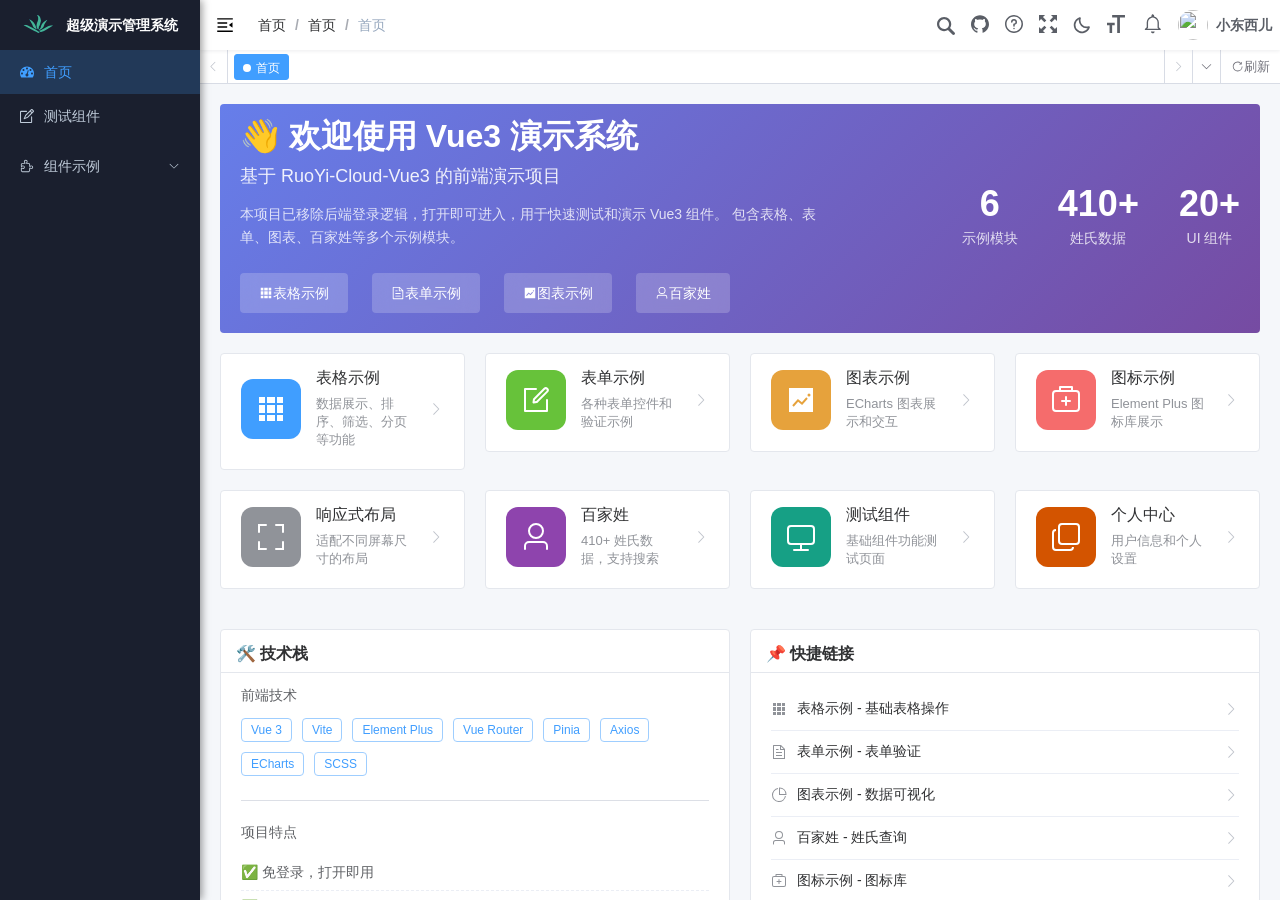
==== commit b8d06969: "feat: 更新系统标题和新增姓氏数据 - 1506548628277e077fe493fde21e107997827365" ====
--- a/index.html
+++ b/index.html
@@ -7,7 +7,7 @@
   <meta name="renderer" content="webkit">
   <meta name="viewport" content="width=device-width, initial-scale=1, maximum-scale=1, user-scalable=no">
   <link rel="icon" href="/favicon.ico">
-  <title>若依管理系统</title>
+  <title>超级演示管理系统</title>
   <!--[if lt IE 11]><script>window.location.href='/html/ie.html';</script><![endif]-->
   <style>
     html,
@@ -198,7 +198,7 @@
       opacity: 0.5;
     }
   </style>
-  <script type="module" crossorigin src="/static/js/index-CJZ8O2KN.js"></script>
+  <script type="module" crossorigin src="/static/js/index-ET0pFC0P.js"></script>
   <link rel="stylesheet" crossorigin href="/static/css/index-gQPSblJX.css">
 </head>
 
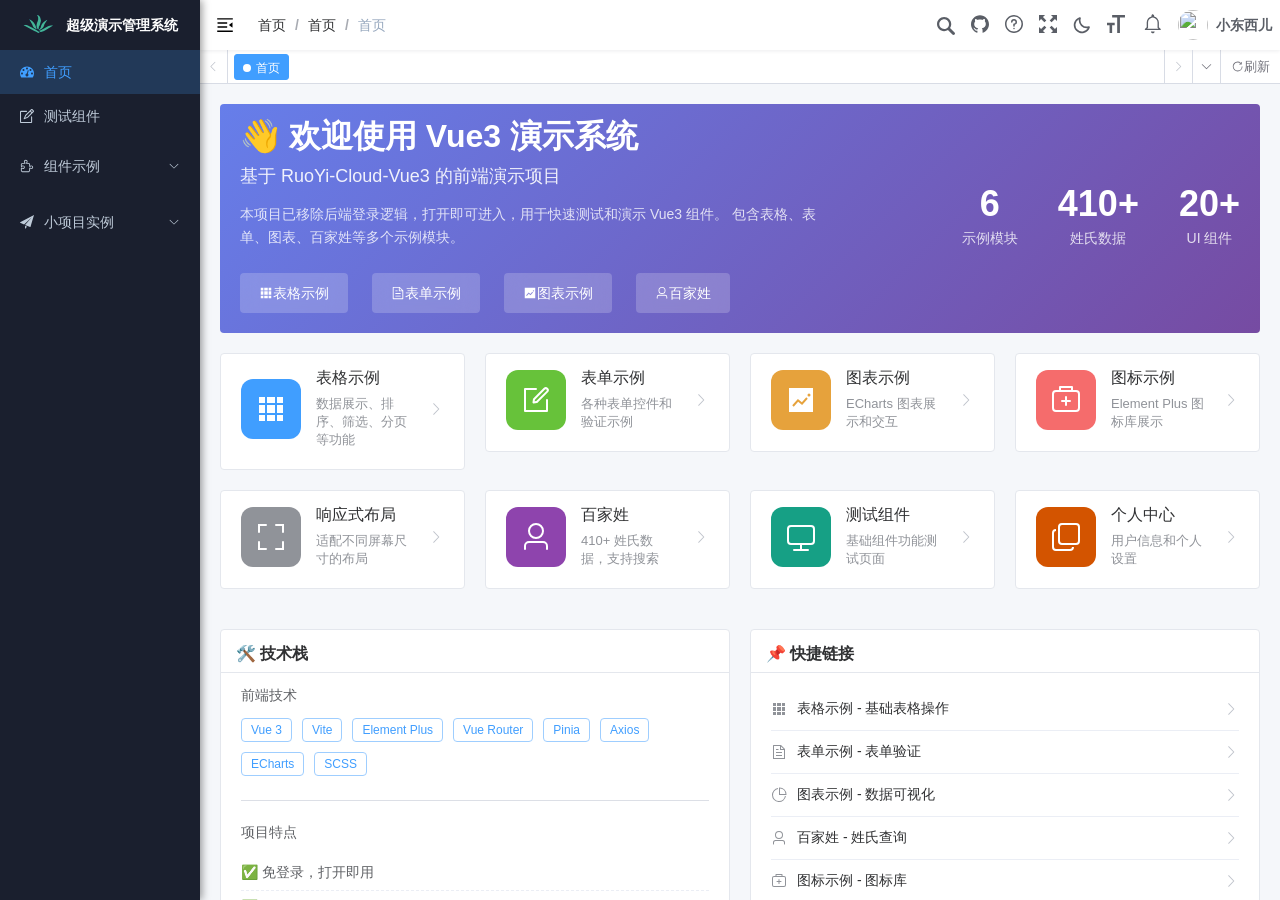
==== commit b5d1f74e: "refactor(poster): 重构海报编辑器布局和样式 - 60df3f5e8b9f6feefb71f6c970cf3dc2532c3733" ====
--- a/index.html
+++ b/index.html
@@ -198,7 +198,7 @@
       opacity: 0.5;
     }
   </style>
-  <script type="module" crossorigin src="/static/js/index-ET0pFC0P.js"></script>
+  <script type="module" crossorigin src="/static/js/index-B50w91Q4.js"></script>
   <link rel="stylesheet" crossorigin href="/static/css/index-gQPSblJX.css">
 </head>
 
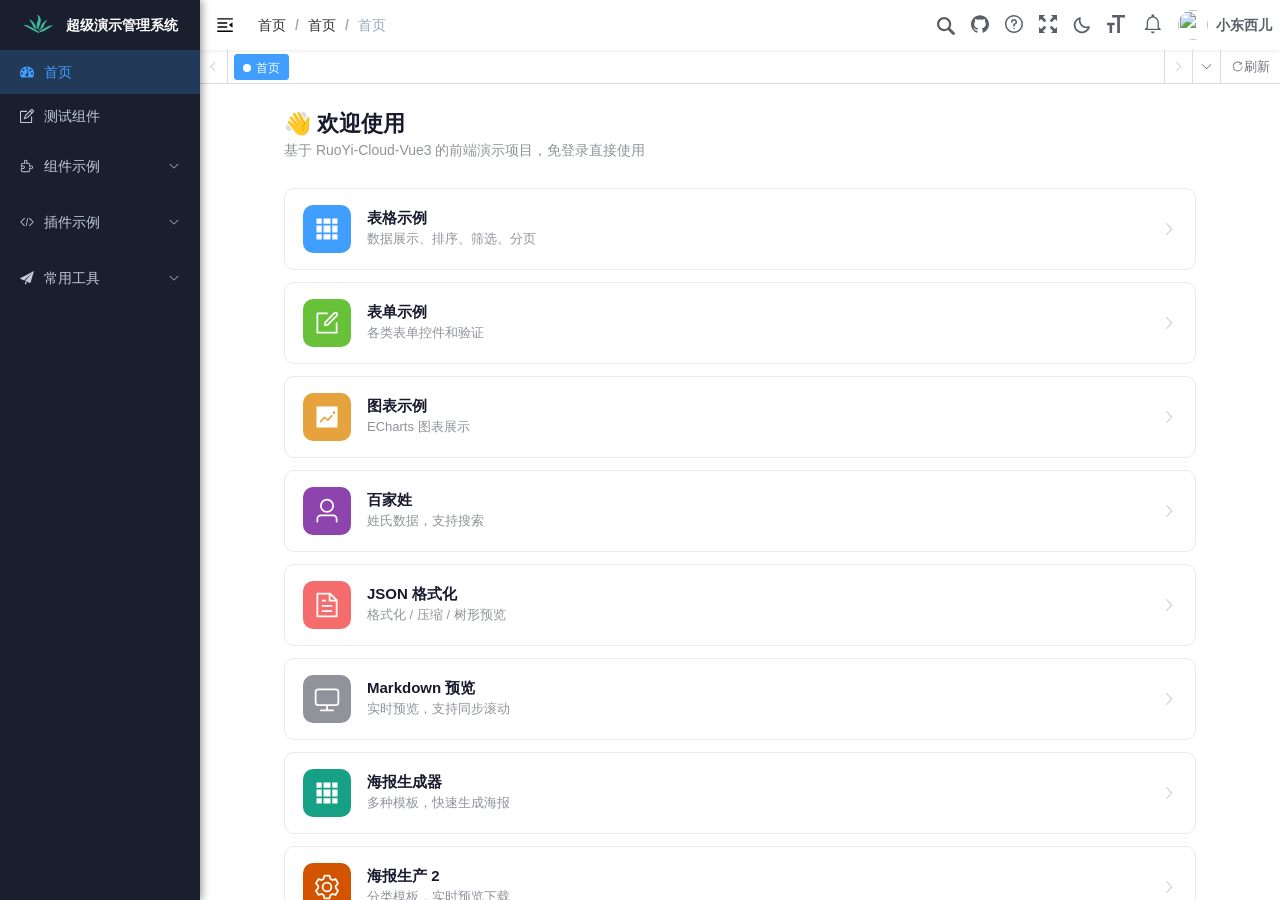
==== commit f65d1420: "- 84d24e2e5a2b1d2be25860abbeb50124c1f8666f" ====
--- a/index.html
+++ b/index.html
@@ -198,7 +198,7 @@
       opacity: 0.5;
     }
   </style>
-  <script type="module" crossorigin src="/static/js/index-B50w91Q4.js"></script>
+  <script type="module" crossorigin src="/static/js/index-DOBYGZx_.js"></script>
   <link rel="stylesheet" crossorigin href="/static/css/index-gQPSblJX.css">
 </head>
 
